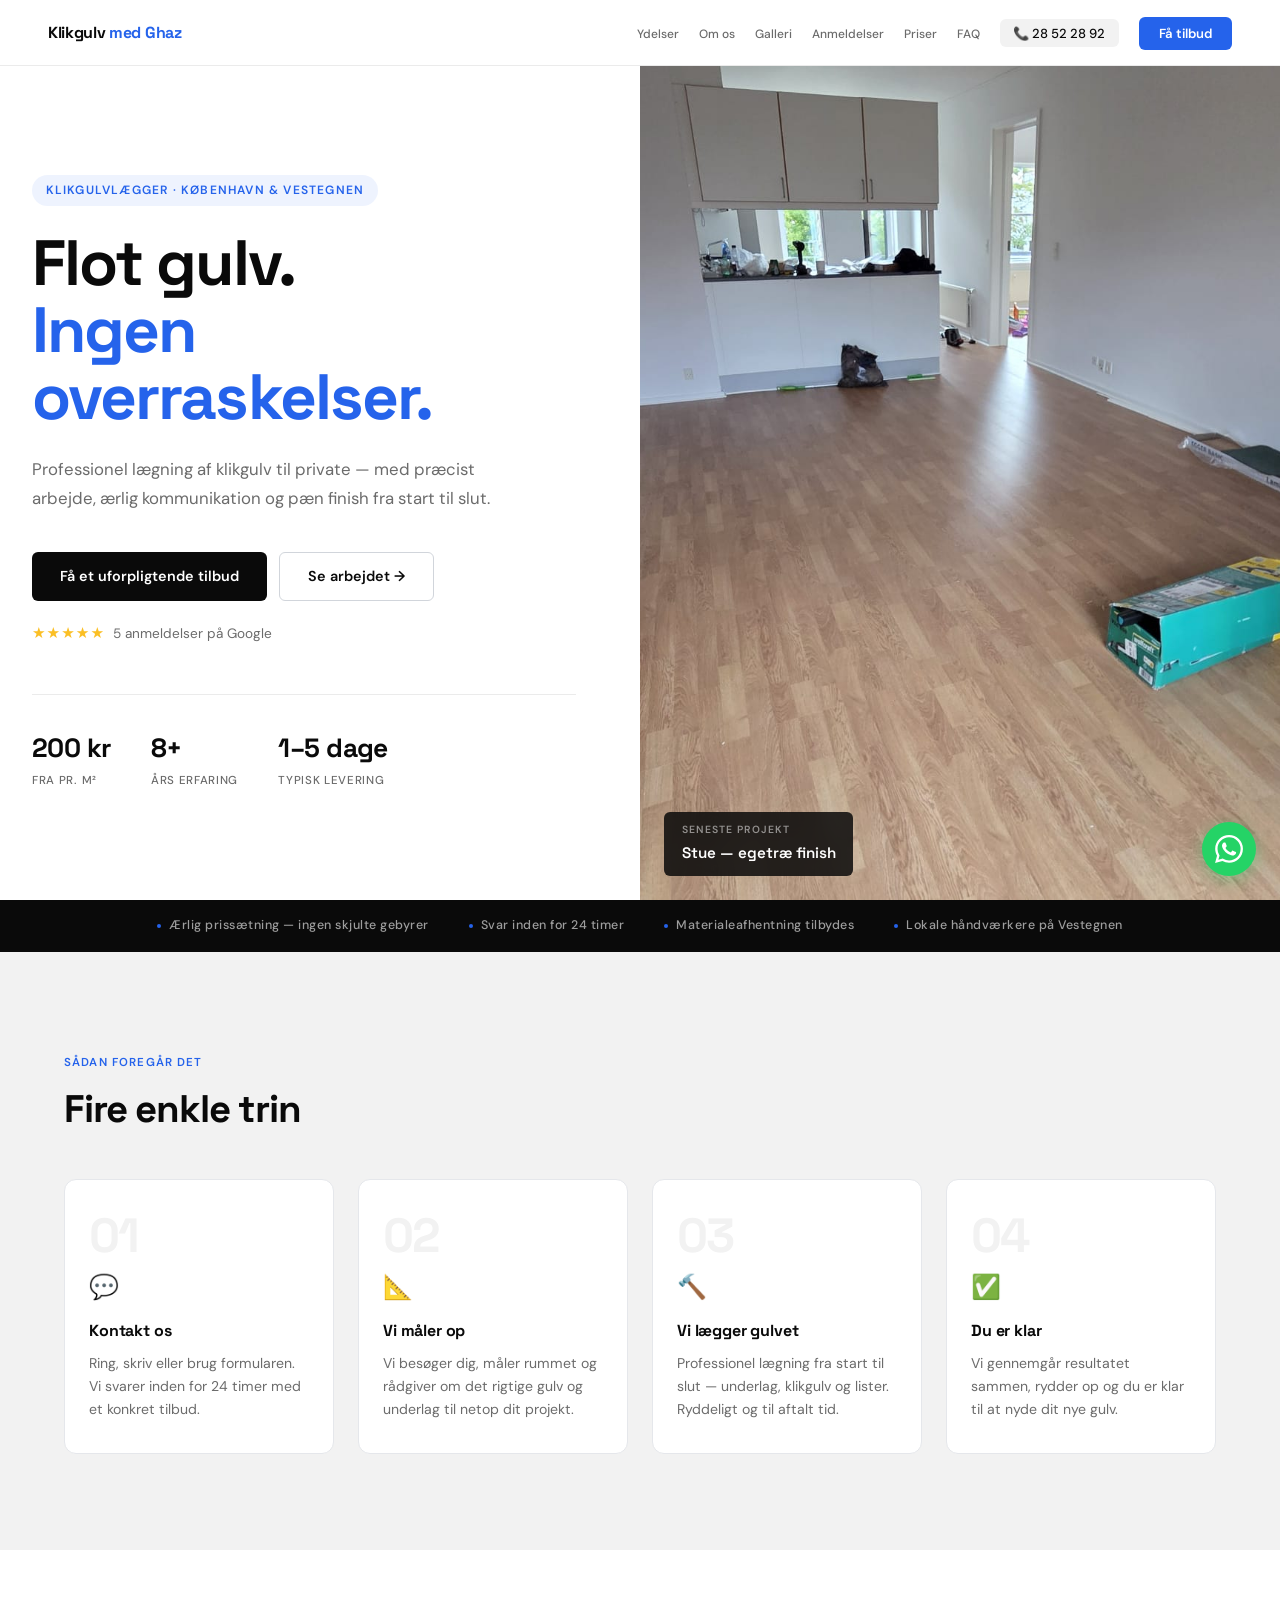
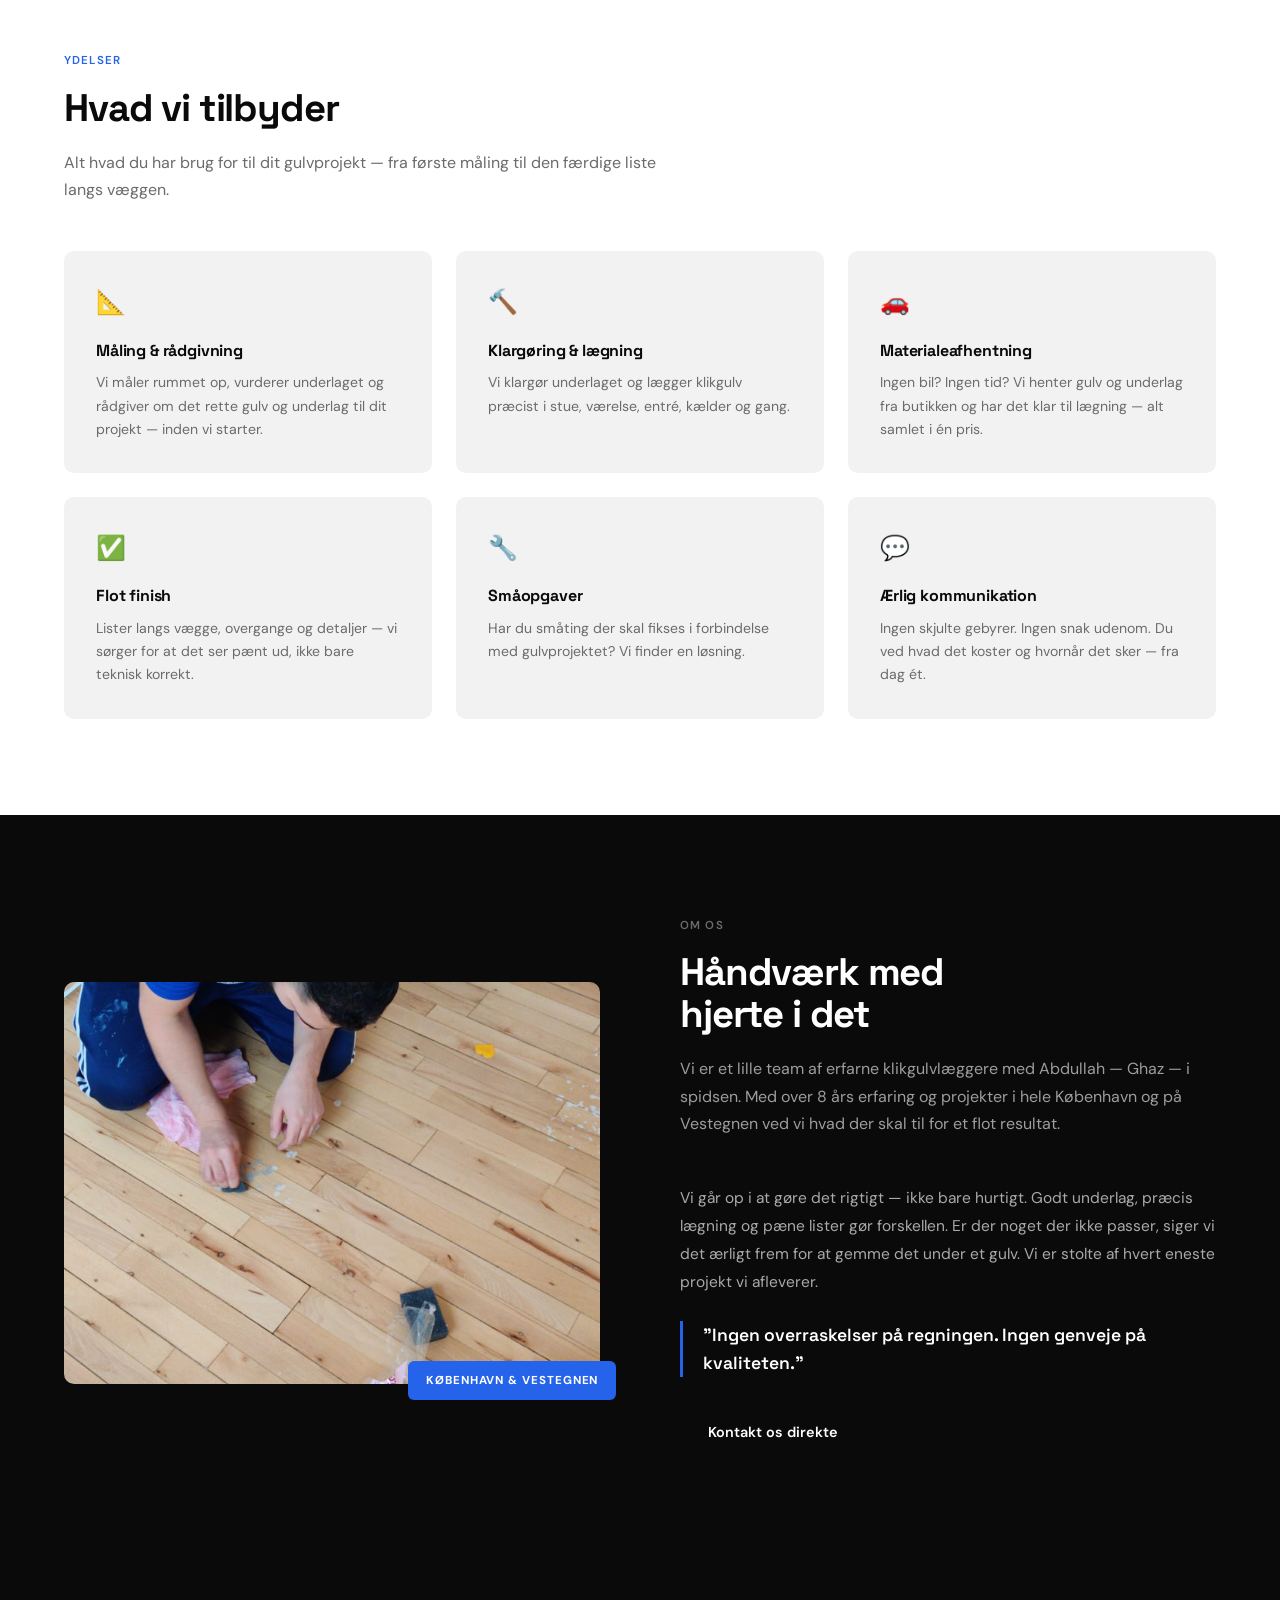
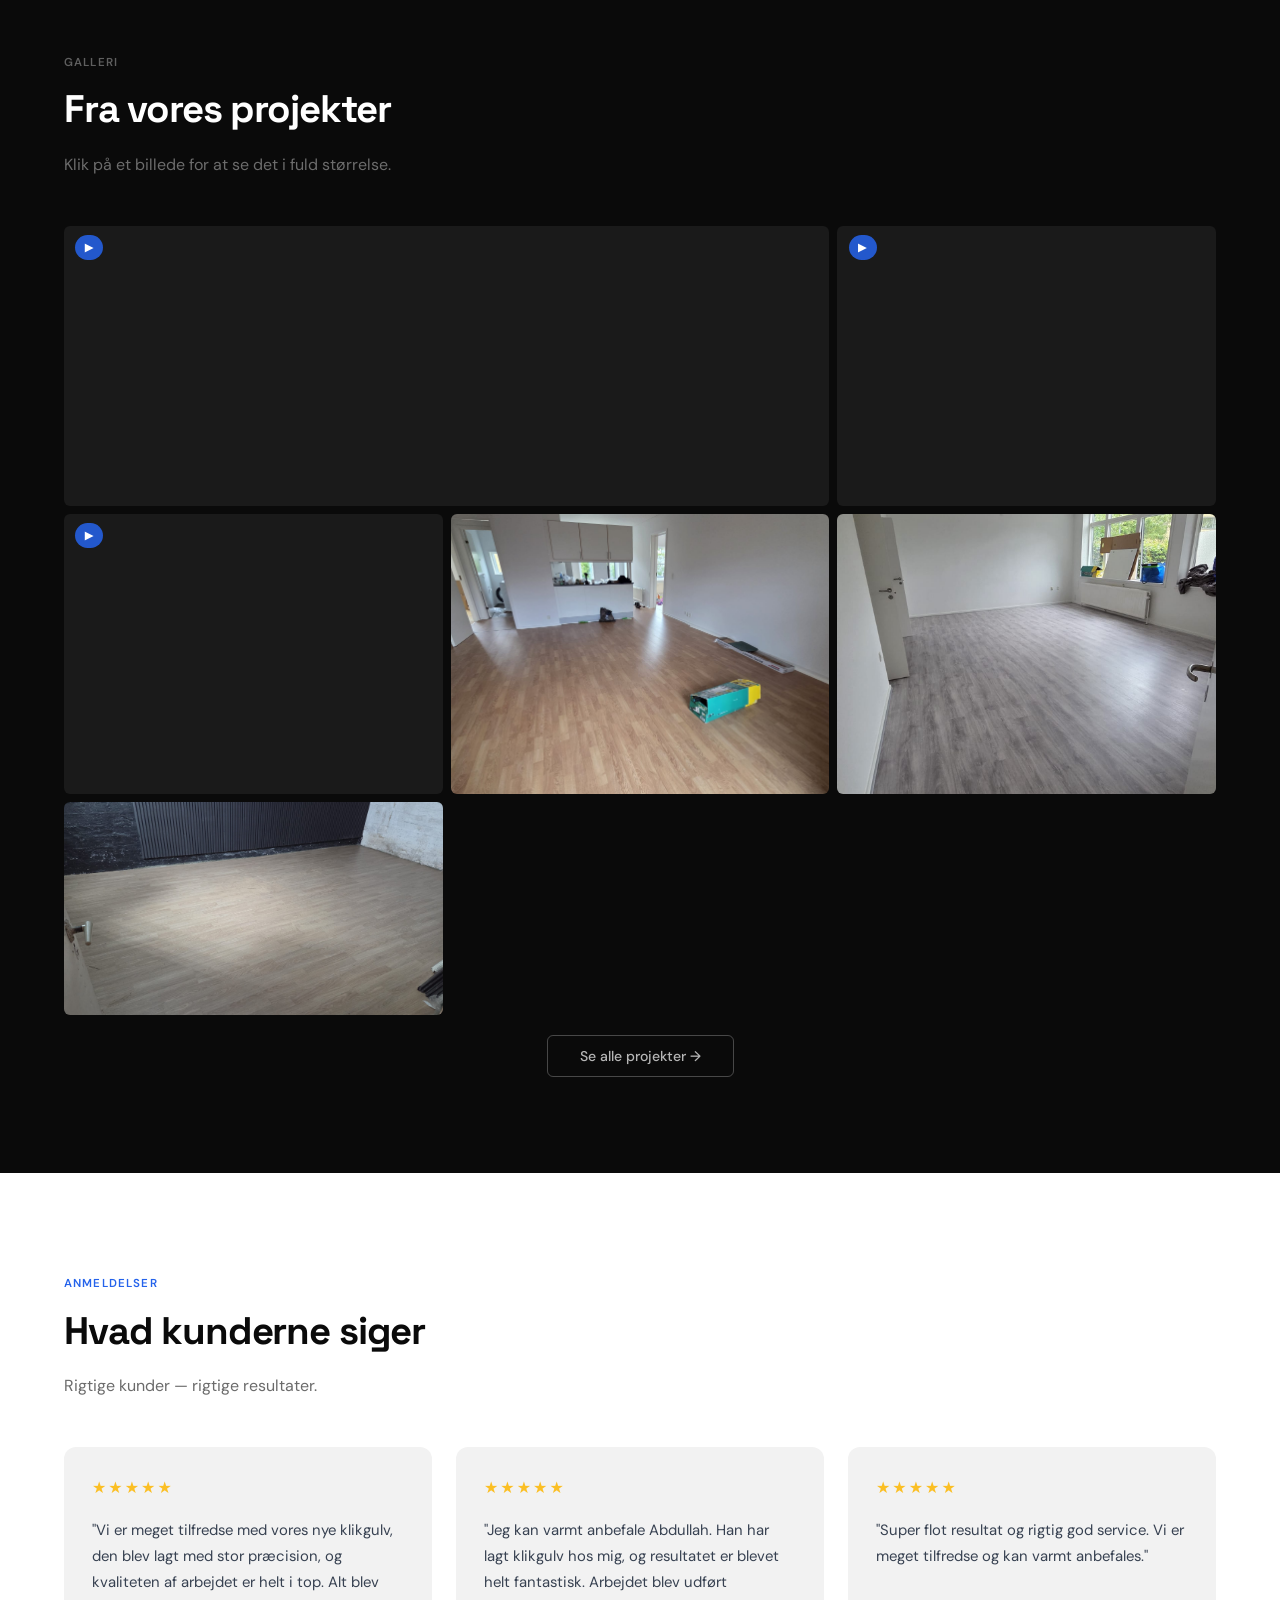
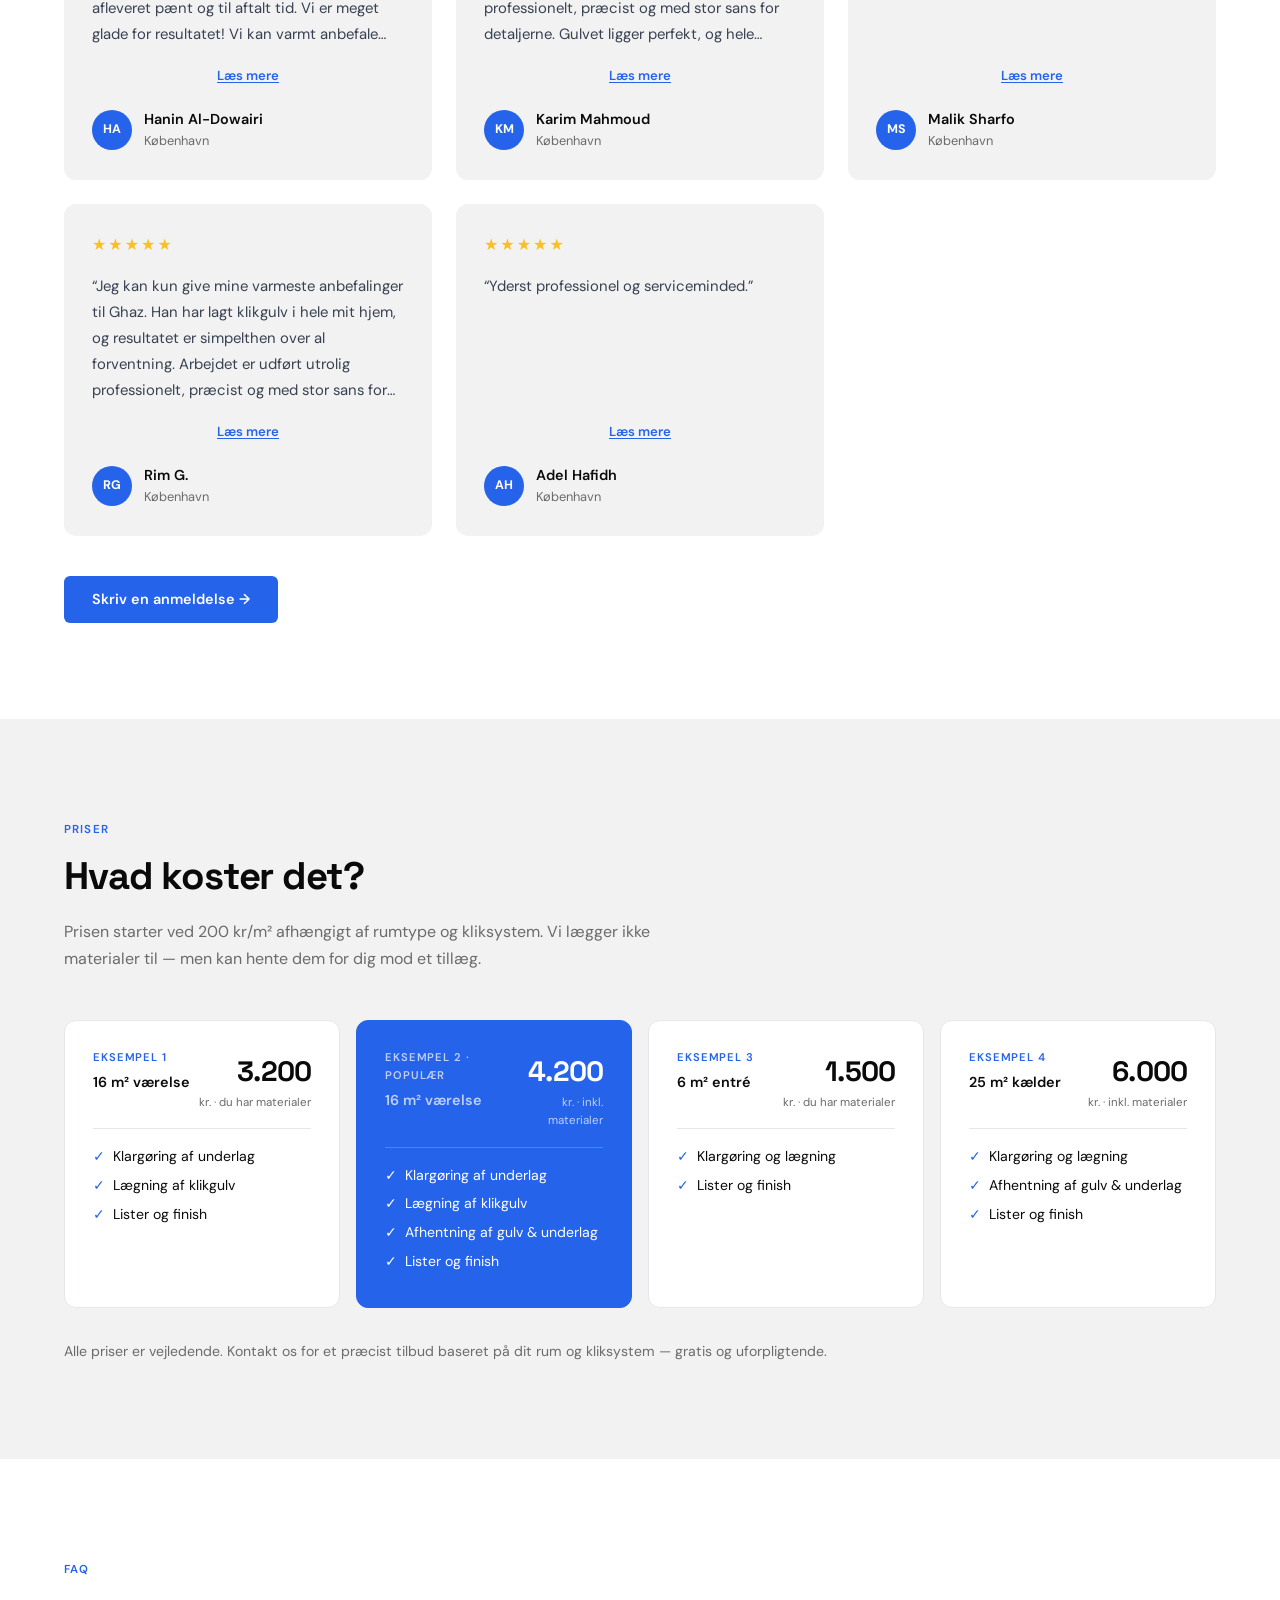
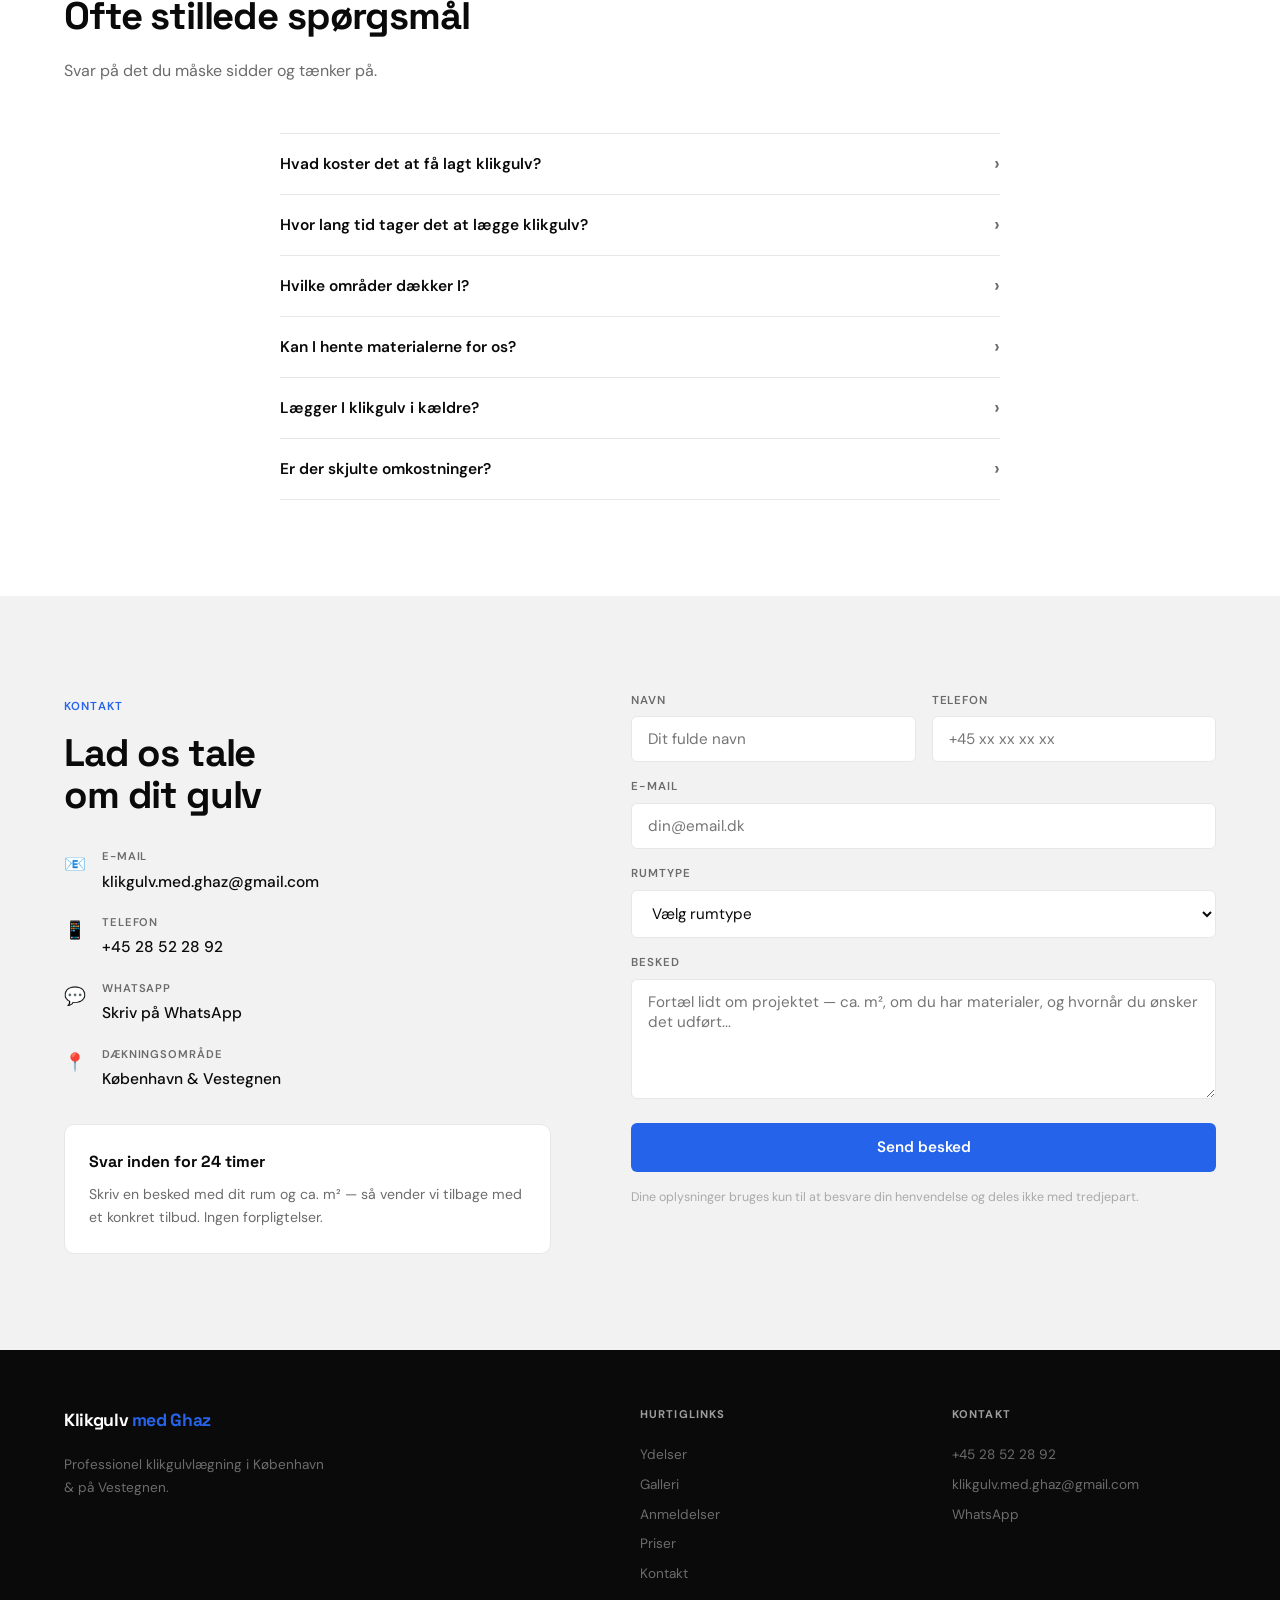
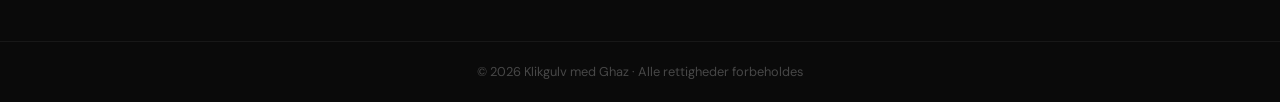
==== index.html @ 5b406a57 "Galleri: tilføj Vis færre knap" ====
<!DOCTYPE html>
<html lang="da">
<head>
<meta charset="UTF-8"/>
<meta name="viewport" content="width=device-width, initial-scale=1.0"/>
<title>Klikgulvlægger København &amp; Vestegnen | Klikgulv med Ghaz</title>
<meta name="description" content="Søger du en erfaren klikgulvlægger i København eller på Vestegnen? Få et uforpligtende tilbud og få lagt dit klikgulv hurtigt og professionelt med Ghaz."/>
<meta name="robots" content="index,follow"/>
<meta http-equiv="cache-control" content="no-cache, no-store, must-revalidate"/>
<link rel="canonical" href="https://klikgulvghaz.dk/"/>
<meta property="og:title" content="Klikgulv med Ghaz – Klikgulvlægger i København &amp; Vestegnen"/>
<meta property="og:description" content="Professionel klikgulvlægger i København og på Vestegnen. Få et hurtigt og flot resultat – uden overraskelser."/>
<meta property="og:image" content="https://klikgulvghaz.dk/Gulv/arbejde-forberedelse.jpg"/>
<meta property="og:url" content="https://klikgulvghaz.dk/"/>
<meta property="og:type" content="website"/>
<meta name="twitter:card" content="summary_large_image"/>
<link rel="icon" type="image/png" href="Gulv/logo-ikon.png"/>
<link rel="apple-touch-icon" href="Gulv/logo-ikon.png"/>
<link rel="icon" href="/favicon.ico" type="image/x-icon"/>
<link rel="preconnect" href="https://fonts.googleapis.com"/>
<link rel="preconnect" href="https://fonts.gstatic.com" crossorigin/>
<link href="https://fonts.googleapis.com/css2?family=Space+Grotesk:wght@400;500;600;700&family=DM+Sans:wght@300;400;500&display=swap" rel="stylesheet"/>
<link rel="stylesheet" href="style.css"/>
<script type="application/ld+json">
{
  "@context": "https://schema.org",
  "@type": "LocalBusiness",
  "name": "Klikgulv med Ghaz",
  "image": "https://klikgulvghaz.dk/Gulv/arbejde-forberedelse.jpg",
  "logo": "https://klikgulvghaz.dk/Gulv/logo-ikon.png",
  "url": "https://klikgulvghaz.dk/",
  "telephone": "+4528522892",
  "email": "klikgulv.med.ghaz@gmail.com",
  "address": {
    "@type": "PostalAddress",
    "addressLocality": "København",
    "addressRegion": "Hovedstaden",
    "postalCode": "2660",
    "addressCountry": "DK"
  },
  "priceRange": "$$",
  "areaServed": ["København","Vestegnen","Storkøbenhavn"],
  "openingHoursSpecification": [{
    "@type": "OpeningHoursSpecification",
    "dayOfWeek": ["Monday","Tuesday","Wednesday","Thursday","Friday"],
    "opens": "08:00", "closes": "17:00"
  }],
  "aggregateRating": {
    "@type": "AggregateRating",
    "ratingValue": "5.0",
    "reviewCount": "12",
    "bestRating": "5"
  },
  "review": [
    {
      "@type": "Review",
      "author": {"@type": "Person", "name": "Hanin Al-Dowairi"},
      "reviewRating": {"@type": "Rating", "ratingValue": "5", "bestRating": "5"},
      "reviewBody": "Vi er meget tilfredse med vores nye klikgulv, den blev lagt med stor præcision, og kvaliteten af arbejdet er helt i top. Alt blev afleveret pænt og til aftalt tid. Vi er meget glade for resultatet! Vi kan varmt anbefale Ghaz til andre!!"
    },
    {
      "@type": "Review",
      "author": {"@type": "Person", "name": "Karim Mahmoud"},
      "reviewRating": {"@type": "Rating", "ratingValue": "5", "bestRating": "5"},
      "reviewBody": "Super professionel og kom til tiden. Hentede materialerne for os og prisen var præcis som aftalt. Fantastisk resultat."
    },
    {
      "@type": "Review",
      "author": {"@type": "Person", "name": "Malik Sharfo"},
      "reviewRating": {"@type": "Rating", "ratingValue": "5", "bestRating": "5"},
      "reviewBody": "Meget venlig og dygtig. Lagde klikgulv i vores kælder og gav gode råd undervejs. Ingen overraskelser på regningen!"
    }
  ],
  "hasOfferCatalog": {
    "@type": "OfferCatalog",
    "name": "Klikgulv ydelser",
    "itemListElement": [
      {"@type": "Offer", "itemOffered": {"@type": "Service", "name": "Lægning af klikgulv"}, "priceSpecification": {"@type": "UnitPriceSpecification", "price": "200", "priceCurrency": "DKK", "unitText": "m²"}},
      {"@type": "Offer", "itemOffered": {"@type": "Service", "name": "Materialeafhentning"}}
    ]
  }
}
</script>
<script type="application/ld+json">
{
  "@context": "https://schema.org",
  "@type": "FAQPage",
  "mainEntity": [
    {
      "@type": "Question",
      "name": "Hvad koster det at få lagt klikgulv?",
      "acceptedAnswer": {"@type": "Answer", "text": "Prisen starter fra 200 kr. pr. m² for lægning. For et typisk 16 m² værelse koster lægning inkl. materialeafhentning ca. 4.200 kr. Kontakt os for et præcist tilbud."}
    },
    {
      "@type": "Question",
      "name": "Hvor lang tid tager det at lægge klikgulv?",
      "acceptedAnswer": {"@type": "Answer", "text": "De fleste projekter er færdige på 1–5 dage. Et enkelt værelse kan typisk klares på én dag, mens større projekter med flere rum tager op til 5 dage."}
    },
    {
      "@type": "Question",
      "name": "Hvilke områder dækker Klikgulv med Ghaz?",
      "acceptedAnswer": {"@type": "Answer", "text": "Vi dækker København og hele Vestegnen, herunder Glostrup, Valby, Hvidovre, Rødovre, Albertslund og omegn."}
    },
    {
      "@type": "Question",
      "name": "Kan I hente materialerne for os?",
      "acceptedAnswer": {"@type": "Answer", "text": "Ja — vi kan hente gulv og underlag fra butikken mod et tillæg. Det er inkluderet i eksempel 2 og 4 i mine priser."}
    },
    {
      "@type": "Question",
      "name": "Lægger I klikgulv i kældre?",
      "acceptedAnswer": {"@type": "Answer", "text": "Ja, vi lægger klikgulv i kældre, stuer, værelser, entréer, gange og køkkener. Jeg vurderer altid underlaget og rådgiver om det rette produkt inden vi starter."}
    }
  ]
}
</script>
</head>
<body>

<!-- ══ NAVIGATION ══ -->
<nav id="hoved-nav">
  <a href="#" class="nav-logo">
    <img src="Gulv/logo.png" alt="Klikgulv med Ghaz logo" onerror="this.style.display='none'">
    <span class="nav-logo-tekst">Klikgulv <span>med Ghaz</span></span>
  </a>
  <ul class="nav-links">
    <li><a href="#ydelser">Ydelser</a></li>
    <li><a href="#om-mig">Om os</a></li>
    <li><a href="#galleri">Galleri</a></li>
    <li><a href="#anmeldelser">Anmeldelser</a></li>
    <li><a href="#priser">Priser</a></li>
    <li><a href="#faq">FAQ</a></li>
    <li><a href="tel:+4528522892" class="nav-telefon">&#128222; 28 52 28 92</a></li>
    <li><a href="#kontakt" class="nav-cta">Få tilbud</a></li>
  </ul>
  <button class="hamburger" id="hamburger" aria-label="Åbn menu">
    <span></span><span></span><span></span>
  </button>
</nav>

<div class="mobil-menu" id="mobil-menu">
  <a href="#ydelser" onclick="lukMobil()">Ydelser</a>
  <a href="#om-mig" onclick="lukMobil()">Om os</a>
  <a href="#galleri" onclick="lukMobil()">Galleri</a>
  <a href="#anmeldelser" onclick="lukMobil()">Anmeldelser</a>
  <a href="#priser" onclick="lukMobil()">Priser</a>
  <a href="#faq" onclick="lukMobil()">FAQ</a>
  <a href="tel:+4528522892" onclick="lukMobil()" class="mobil-telefon">&#128222; Ring: 28 52 28 92</a>
  <a href="#kontakt" onclick="lukMobil()">Få tilbud &rarr;</a>
</div>

<!-- ══ HERO ══ -->
<section class="hero">
  <div class="hero-venstre">
    <div class="øjenbryn">Klikgulvlægger &middot; København &amp; Vestegnen</div>
    <h1>Flot gulv.<br><em>Ingen<br>overraskelser.</em></h1>
    <p class="hero-tekst">
      Professionel lægning af klikgulv til private &mdash; med præcist arbejde,
      ærlig kommunikation og pæn finish fra start til slut.
    </p>
    <div class="hero-knapper">
      <a href="#kontakt" class="knap knap-mørk">Få et uforpligtende tilbud</a>
      <a href="#galleri" class="knap knap-spøgelse">Se arbejdet &rarr;</a>
    </div>
    <div class="hero-social-proof">
      <span class="hero-stjerner">&#9733;&#9733;&#9733;&#9733;&#9733;</span>
      <span>5 anmeldelser på Google</span>
    </div>
    <div class="hero-stats">
      <div><div class="stat-tal" data-count="200" data-suffix=" kr">200 kr</div><div class="stat-label">Fra pr. m&sup2;</div></div>
      <div><div class="stat-tal" data-count="8" data-suffix="+">8+</div><div class="stat-label">Års erfaring</div></div>
      <div><div class="stat-tal">1&ndash;5 dage</div><div class="stat-label">Typisk levering</div></div>
    </div>
  </div>
  <div class="hero-højre">
    <img src="Gulv/stue-trae-efter.jpeg" alt="Færdigt klikgulv i stue med egetræ finish" loading="eager" width="600" height="450">
    <div class="hero-caption">
      <div class="hero-caption-tag">Seneste projekt</div>
      <div class="hero-caption-titel">Stue &mdash; egetræ finish</div>
    </div>
  </div>
</section>

<!-- ══ TILLIDS-BJÆLKE ══ -->
<div class="tillids-bjælke">
  <div class="tillids-punkt"><span class="tillids-prik"></span>Ærlig prissætning &mdash; ingen skjulte gebyrer</div>
  <div class="tillids-punkt"><span class="tillids-prik"></span>Svar inden for 24 timer</div>
  <div class="tillids-punkt"><span class="tillids-prik"></span>Materialeafhentning tilbydes</div>
  <div class="tillids-punkt"><span class="tillids-prik"></span>Lokale håndværkere på Vestegnen</div>
</div>


<!-- ══ PROCES ══ -->
<section class="proces-sektion">
  <div class="sektion-øjenbryn">Sådan foregår det</div>
  <h2 class="sektion-titel">Fire enkle trin</h2>
  <div class="proces-grid">
    <div class="proces-trin fade-ind">
      <div class="proces-nr">01</div>
      <div class="proces-ikon">💬</div>
      <h3>Kontakt os</h3>
      <p>Ring, skriv eller brug formularen. Vi svarer inden for 24 timer med et konkret tilbud.</p>
    </div>
    <div class="proces-trin fade-ind">
      <div class="proces-nr">02</div>
      <div class="proces-ikon">📐</div>
      <h3>Vi måler op</h3>
      <p>Vi besøger dig, måler rummet og rådgiver om det rigtige gulv og underlag til netop dit projekt.</p>
    </div>
    <div class="proces-trin fade-ind">
      <div class="proces-nr">03</div>
      <div class="proces-ikon">🔨</div>
      <h3>Vi lægger gulvet</h3>
      <p>Professionel lægning fra start til slut — underlag, klikgulv og lister. Ryddeligt og til aftalt tid.</p>
    </div>
    <div class="proces-trin fade-ind">
      <div class="proces-nr">04</div>
      <div class="proces-ikon">✅</div>
      <h3>Du er klar</h3>
      <p>Vi gennemgår resultatet sammen, rydder op og du er klar til at nyde dit nye gulv.</p>
    </div>
  </div>
</section>

<!-- ══ YDELSER ══ -->
<section class="sektion ydelser" id="ydelser">
  <div class="sektion-øjenbryn">Ydelser</div>
  <h2 class="sektion-titel">Hvad vi tilbyder</h2>
  <p class="sektion-undertekst">Alt hvad du har brug for til dit gulvprojekt &mdash; fra første måling til den færdige liste langs væggen.</p>
  <div class="ydelse-grid">
    <div class="ydelse-kort fade-ind">
      <div class="ydelse-ikon">📐</div>
      <h3>Måling &amp; rådgivning</h3>
      <p>Vi måler rummet op, vurderer underlaget og rådgiver om det rette gulv og underlag til dit projekt &mdash; inden vi starter.</p>
    </div>
    <div class="ydelse-kort fade-ind">
      <div class="ydelse-ikon">🔨</div>
      <h3>Klargøring &amp; lægning</h3>
      <p>Vi klargør underlaget og lægger klikgulv præcist i stue, værelse, entré, kælder og gang.</p>
    </div>
    <div class="ydelse-kort fade-ind">
      <div class="ydelse-ikon">🚗</div>
      <h3>Materialeafhentning</h3>
      <p>Ingen bil? Ingen tid? Vi henter gulv og underlag fra butikken og har det klar til lægning &mdash; alt samlet i én pris.</p>
    </div>
    <div class="ydelse-kort fade-ind">
      <div class="ydelse-ikon">✅</div>
      <h3>Flot finish</h3>
      <p>Lister langs vægge, overgange og detaljer &mdash; vi sørger for at det ser pænt ud, ikke bare teknisk korrekt.</p>
    </div>
    <div class="ydelse-kort fade-ind">
      <div class="ydelse-ikon">🔧</div>
      <h3>Småopgaver</h3>
      <p>Har du småting der skal fikses i forbindelse med gulvprojektet? Vi finder en løsning.</p>
    </div>
    <div class="ydelse-kort fade-ind">
      <div class="ydelse-ikon">💬</div>
      <h3>Ærlig kommunikation</h3>
      <p>Ingen skjulte gebyrer. Ingen snak udenom. Du ved hvad det koster og hvornår det sker &mdash; fra dag ét.</p>
    </div>
  </div>
</section>

<!-- ══ OM OS ══ -->
<section class="om-mig" id="om-mig">
  <div class="om-billede fade-ind">
    <img src="Gulv/arbejde-forberedelse.jpg" alt="Ghaz klargør gulv" loading="lazy">
    <div class="om-badge">København &amp; Vestegnen</div>
  </div>
  <div class="fade-ind">
    <div class="sektion-øjenbryn">Om os</div>
    <h2 class="sektion-titel">Håndværk med<br>hjerte i det</h2>
    <p class="sektion-undertekst">
      Vi er et lille team af erfarne klikgulvlæggere med Abdullah &mdash; Ghaz &mdash; i spidsen.
      Med over 8 års erfaring og projekter i hele København og på Vestegnen ved vi hvad der skal til for et flot resultat.
    </p>
    <p class="om-brødtekst">
      Vi går op i at gøre det rigtigt &mdash; ikke bare hurtigt. Godt underlag,
      præcis lægning og pæne lister gør forskellen. Er der noget der ikke passer,
      siger vi det ærligt frem for at gemme det under et gulv.
      Vi er stolte af hvert eneste projekt vi afleverer.
    </p>
    <div class="om-citat">"Ingen overraskelser på regningen. Ingen genveje på kvaliteten."</div>
    <a href="#kontakt" class="knap knap-mørk">Kontakt os direkte</a>
  </div>
</section>

<!-- ══ GALLERI ══ -->
<section class="sektion galleri" id="galleri">
  <div class="sektion-øjenbryn">Galleri</div>
  <h2 class="sektion-titel">Fra vores projekter</h2>
  <p class="sektion-undertekst">Klik på et billede for at se det i fuld størrelse.</p>

  <div class="g-grid">
    <div class="g-item" data-index="0">
      <video autoplay muted loop playsinline>
        <source src="Gulv/video-sep-2025.mp4" type="video/mp4">
      </video>
      <div class="g-play">▶</div>
    </div>
    <div class="g-item" data-index="1">
      <video autoplay muted loop playsinline>
        <source src="Gulv/video-2024-okt.mp4" type="video/mp4">
      </video>
      <div class="g-play">▶</div>
    </div>
    <div class="g-item" data-index="2">
      <video autoplay muted loop playsinline>
        <source src="Gulv/video-2024-jul.mp4" type="video/mp4">
      </video>
      <div class="g-play">▶</div>
    </div>
    <div class="g-item" data-index="3">
      <img src="Gulv/stue-trae-efter.jpeg" alt="Klikgulv projekt" loading="lazy">
    </div>
    <div class="g-item" data-index="4">
      <img src="Gulv/stue-graa-efter-1.jpeg" alt="Klikgulv projekt" loading="lazy">
    </div>
    <div class="g-item" data-index="5">
      <img src="Gulv/kaelder-efter.jpeg" alt="Klikgulv projekt" loading="lazy">
    </div>
    <div class="g-item" data-index="6">
      <img src="Gulv/koekken-graa-efter.jpeg" alt="Klikgulv projekt" loading="lazy">
    </div>
    <div class="g-item" data-index="7">
      <img src="Gulv/koekken-trae-efter.jpeg" alt="Klikgulv projekt" loading="lazy">
    </div>
    <div class="g-item" data-index="8">
      <img src="Gulv/gang-lang-efter.jpeg" alt="Klikgulv projekt" loading="lazy">
    </div>
    <div class="g-item" data-index="9">
      <img src="Gulv/fliselook-efter.jpeg" alt="Klikgulv projekt" loading="lazy">
    </div>
    <div class="g-item" data-index="10">
      <img src="Gulv/galleri-sep-2025-a.jpg" alt="Klikgulv projekt" loading="lazy">
    </div>
    <div class="g-item" data-index="11">
      <img src="Gulv/galleri-sep-2025-c.jpg" alt="Klikgulv projekt" loading="lazy">
    </div>
    <div class="g-item" data-index="12">
      <img src="Gulv/galleri-juli-2025-06a.jpg" alt="Klikgulv projekt" loading="lazy">
    </div>
    <div class="g-item" data-index="13">
      <img src="Gulv/galleri-juli-2025-06b.jpg" alt="Klikgulv projekt" loading="lazy">
    </div>
    <div class="g-item" data-index="14">
      <img src="Gulv/galleri-juli-2025-05.jpg" alt="Klikgulv projekt" loading="lazy">
    </div>
    <div class="g-item" data-index="15">
      <img src="Gulv/galleri-juli-2025-04a.jpg" alt="Klikgulv projekt" loading="lazy">
    </div>
    <div class="g-item" data-index="16">
      <img src="Gulv/galleri-juli-2025-03b.jpg" alt="Klikgulv projekt" loading="lazy">
    </div>
    <div class="g-item" data-index="17">
      <img src="Gulv/galleri-juli-2025-02a.jpg" alt="Klikgulv projekt" loading="lazy">
    </div>
    <div class="g-item" data-index="18">
      <img src="Gulv/galleri-juli-2025-01a.jpg" alt="Klikgulv projekt" loading="lazy">
    </div>
    <div class="g-item" data-index="19">
      <img src="Gulv/galleri-april-2025-a.jpg" alt="Klikgulv projekt" loading="lazy">
    </div>
  </div>

  <div class="g-vis-flere">
    <button class="g-vis-flere-knap" id="g-vis-flere-knap">Se alle projekter →</button>
    <button class="g-vis-flere-knap skjult" id="g-vis-færre-knap">Vis færre ↑</button>
  </div>

  <!-- Lightbox -->
  <div class="g-lightbox" id="g-lightbox">
    <button class="g-lb-luk" id="g-lb-luk">&times;</button>
    <button class="g-lb-prev" id="g-lb-prev">&#8249;</button>
    <button class="g-lb-next" id="g-lb-next">&#8250;</button>
    <div class="g-lb-media" id="g-lb-media"></div>
    <div class="g-lb-tæller" id="g-lb-tæller"></div>
  </div>

</section>

<!-- ══ ANMELDELSER ══ -->
<section class="sektion anmeldelser" id="anmeldelser">
  <div class="sektion-øjenbryn">Anmeldelser</div>
  <h2 class="sektion-titel">Hvad kunderne siger</h2>
  <p class="sektion-undertekst">Rigtige kunder &mdash; rigtige resultater.</p>
  <div class="anmeldelse-grid">
    <div class="anmeldelse-kort fade-ind">
      <div class="stjerner" aria-label="5 ud af 5 stjerner">&#9733;&#9733;&#9733;&#9733;&#9733;</div>
      <p class="anmeldelse-tekst">"Vi er meget tilfredse med vores nye klikgulv, den blev lagt med stor præcision, og kvaliteten af arbejdet er helt i top. Alt blev afleveret pænt og til aftalt tid. Vi er meget glade for resultatet! Vi kan varmt anbefale Ghaz til andre!!"</p>
      <button class="laes-mere" onclick="this.closest('.anmeldelse-kort').classList.toggle('udvidet');this.textContent=this.closest('.anmeldelse-kort').classList.contains('udvidet')?'Vis mindre':'Læs mere'">Læs mere</button>
      <div class="anmeldelse-forfatter">
        <div class="anmeldelse-initialer">HA</div>
        <div>
          <div class="anmeldelse-navn">Hanin Al-Dowairi</div>
          <div class="anmeldelse-sted">København</div>
        </div>
      </div>
    </div>
    <div class="anmeldelse-kort fade-ind">
      <div class="stjerner" aria-label="5 ud af 5 stjerner">&#9733;&#9733;&#9733;&#9733;&#9733;</div>
      <p class="anmeldelse-tekst">"Jeg kan varmt anbefale Abdullah. Han har lagt klikgulv hos mig, og resultatet er blevet helt fantastisk. Arbejdet blev udført professionelt, præcist og med stor sans for detaljerne. Gulvet ligger perfekt, og hele processen forløb nemt og problemfrit. Tak for et super flot stykke arbejde!"</p>
      <button class="laes-mere" onclick="this.closest('.anmeldelse-kort').classList.toggle('udvidet');this.textContent=this.closest('.anmeldelse-kort').classList.contains('udvidet')?'Vis mindre':'Læs mere'">Læs mere</button>
      <div class="anmeldelse-forfatter">
        <div class="anmeldelse-initialer">KM</div>
        <div>
          <div class="anmeldelse-navn">Karim Mahmoud</div>
          <div class="anmeldelse-sted">København</div>
        </div>
      </div>
    </div>
    <div class="anmeldelse-kort fade-ind">
      <div class="stjerner" aria-label="5 ud af 5 stjerner">&#9733;&#9733;&#9733;&#9733;&#9733;</div>
      <p class="anmeldelse-tekst">"Super flot resultat og rigtig god service. Vi er meget tilfredse og kan varmt anbefales."</p>
      <button class="laes-mere" onclick="this.closest('.anmeldelse-kort').classList.toggle('udvidet');this.textContent=this.closest('.anmeldelse-kort').classList.contains('udvidet')?'Vis mindre':'Læs mere'">Læs mere</button>
      <div class="anmeldelse-forfatter">
        <div class="anmeldelse-initialer">MS</div>
        <div>
          <div class="anmeldelse-navn">Malik Sharfo</div>
          <div class="anmeldelse-sted">København</div>        </div>      </div>    </div>    <div     <div class="anmeldelse-kort fade-ind">
      <div class="stjerner" aria-label="5 ud af 5 stjerner">&#9733;&#9733;&#9733;&#9733;&#9733;</div>
      <p class="anmeldelse-tekst">“Jeg kan kun give mine varmeste anbefalinger til Ghaz. Han har lagt klikgulv i hele mit hjem, og resultatet er simpelthen over al forventning. Arbejdet er udført utrolig professionelt, præcist og med stor sans for detaljerne. Tusind tak for det flotte arbejde!”</p>
      <button class="laes-mere" onclick="this.closest('.anmeldelse-kort').classList.toggle('udvidet');this.textContent=this.closest('.anmeldelse-kort').classList.contains('udvidet')?'Vis mindre':'Læs mere'">Læs mere</button>
      <div class="anmeldelse-forfatter">
        <div class="anmeldelse-initialer">RG</div>
        <div>
          <div class="anmeldelse-navn">Rim G.</div>
          <div class="anmeldelse-sted">København</div>
        </div>
      </div>
    </div>
    <div class="anmeldelse-kort fade-ind">
      <div class="stjerner" aria-label="5 ud af 5 stjerner">&#9733;&#9733;&#9733;&#9733;&#9733;</div>
      <p class="anmeldelse-tekst">“Yderst professionel og serviceminded.”</p>
      <button class="laes-mere" onclick="this.closest('.anmeldelse-kort').classList.toggle('udvidet');this.textContent=this.closest('.anmeldelse-kort').classList.contains('udvidet')?'Vis mindre':'Læs mere'">Læs mere</button>
      <div class="anmeldelse-forfatter">
        <div class="anmeldelse-initialer">AH</div>
        <div>
          <div class="anmeldelse-navn">Adel Hafidh</div>
          <div class="anmeldelse-sted">København</div>
        </div>
      </div>
    </div>
  </div>
    <a href="https://g.page/r/Cdxy_fP_TWTOEBM/review" target="_blank" rel="noopener" class="knap knap-mørk google-knap">
      Skriv en anmeldelse &rarr;
    </a>
  </div>
</section>

<!-- ══ PRISER ══ -->
<section class="sektion priser" id="priser">
  <div class="sektion-øjenbryn">Priser</div>
  <h2 class="sektion-titel">Hvad koster det?</h2>
  <p class="sektion-undertekst">Prisen starter ved 200 kr/m&sup2; afhængigt af rumtype og kliksystem. Vi lægger ikke materialer til &mdash; men kan hente dem for dig mod et tillæg.</p>
  <div class="pris-grid">
    <div class="pris-kort fade-ind">
      <div class="pris-række">
        <div><div class="pris-tag">Eksempel 1</div><div class="pris-rum">16 m&sup2; værelse</div></div>
        <div><div class="pris-beløb">3.200</div><div class="pris-note">kr. &middot; du har materialer</div></div>
      </div>
      <hr class="pris-linje">
      <div class="pris-inkluderet">
        <div class="pris-punkt"><span class="pris-hak">&#10003;</span> Klargøring af underlag</div>
        <div class="pris-punkt"><span class="pris-hak">&#10003;</span> Lægning af klikgulv</div>
        <div class="pris-punkt"><span class="pris-hak">&#10003;</span> Lister og finish</div>
      </div>
    </div>
    <div class="pris-kort fremhævet fade-ind">
      <div class="pris-række">
        <div><div class="pris-tag">Eksempel 2 &middot; Populær</div><div class="pris-rum">16 m&sup2; værelse</div></div>
        <div><div class="pris-beløb">4.200</div><div class="pris-note">kr. &middot; inkl. materialer</div></div>
      </div>
      <hr class="pris-linje">
      <div class="pris-inkluderet">
        <div class="pris-punkt"><span class="pris-hak">&#10003;</span> Klargøring af underlag</div>
        <div class="pris-punkt"><span class="pris-hak">&#10003;</span> Lægning af klikgulv</div>
        <div class="pris-punkt"><span class="pris-hak">&#10003;</span> Afhentning af gulv &amp; underlag</div>
        <div class="pris-punkt"><span class="pris-hak">&#10003;</span> Lister og finish</div>
      </div>
    </div>
    <div class="pris-kort fade-ind">
      <div class="pris-række">
        <div><div class="pris-tag">Eksempel 3</div><div class="pris-rum">6 m&sup2; entré</div></div>
        <div><div class="pris-beløb">1.500</div><div class="pris-note">kr. &middot; du har materialer</div></div>
      </div>
      <hr class="pris-linje">
      <div class="pris-inkluderet">
        <div class="pris-punkt"><span class="pris-hak">&#10003;</span> Klargøring og lægning</div>
        <div class="pris-punkt"><span class="pris-hak">&#10003;</span> Lister og finish</div>
      </div>
    </div>
    <div class="pris-kort fade-ind">
      <div class="pris-række">
        <div><div class="pris-tag">Eksempel 4</div><div class="pris-rum">25 m&sup2; kælder</div></div>
        <div><div class="pris-beløb">6.000</div><div class="pris-note">kr. &middot; inkl. materialer</div></div>
      </div>
      <hr class="pris-linje">
      <div class="pris-inkluderet">
        <div class="pris-punkt"><span class="pris-hak">&#10003;</span> Klargøring og lægning</div>
        <div class="pris-punkt"><span class="pris-hak">&#10003;</span> Afhentning af gulv &amp; underlag</div>
        <div class="pris-punkt"><span class="pris-hak">&#10003;</span> Lister og finish</div>
      </div>
    </div>
  </div>
  <div class="pris-note-bund">Alle priser er vejledende. Kontakt os for et præcist tilbud baseret på dit rum og kliksystem &mdash; gratis og uforpligtende.</div>
</section>

<!-- ══ FAQ ══ -->
<section class="sektion faq-sektion" id="faq">
  <div class="sektion-øjenbryn">FAQ</div>
  <h2 class="sektion-titel">Ofte stillede spørgsmål</h2>
  <p class="sektion-undertekst">Svar på det du måske sidder og tænker på.</p>
  <div class="faq-liste">
    <div class="faq-punkt fade-ind">
      <button class="faq-spørgsmål" aria-expanded="false">
        Hvad koster det at få lagt klikgulv?
        <span class="faq-pil" aria-hidden="true">&#8250;</span>
      </button>
      <div class="faq-svar">
        Prisen starter fra 200 kr. pr. m² for selve lægningen. For et typisk 16 m² værelse koster det ca. 3.200 kr. hvis du selv har materialerne, eller 4.200 kr. inkl. materialeafhentning. Kontakt os for et gratis og præcist tilbud til dit specifikke projekt.
      </div>
    </div>
    <div class="faq-punkt fade-ind">
      <button class="faq-spørgsmål" aria-expanded="false">
        Hvor lang tid tager det at lægge klikgulv?
        <span class="faq-pil" aria-hidden="true">&#8250;</span>
      </button>
      <div class="faq-svar">
        De fleste projekter er færdige på 1–5 dage. Et enkelt værelse eller entré klares typisk på én dag. Større projekter med flere rum tager op til 5 dage. Vi giver dig altid en realistisk tidsplan inden vi starter.
      </div>
    </div>
    <div class="faq-punkt fade-ind">
      <button class="faq-spørgsmål" aria-expanded="false">
        Hvilke områder dækker I?
        <span class="faq-pil" aria-hidden="true">&#8250;</span>
      </button>
      <div class="faq-svar">
        Vi dækker København og hele Vestegnen — herunder Glostrup, Valby, Hvidovre, Rødovre, Albertslund, Taastrup og omegn. Er I i tvivl om jeres område er dækket, er I velkomne til at ringe eller skrive.
      </div>
    </div>
    <div class="faq-punkt fade-ind">
      <button class="faq-spørgsmål" aria-expanded="false">
        Kan I hente materialerne for os?
        <span class="faq-pil" aria-hidden="true">&#8250;</span>
      </button>
      <div class="faq-svar">
        Ja — det er et populært tilvalg. Vi kan hente gulv og underlag fra fx Bauhaus eller anden butik du vælger, og have det klar til lægning. Det er inkluderet i priseksempel 2 og 4 ovenfor.
      </div>
    </div>
    <div class="faq-punkt fade-ind">
      <button class="faq-spørgsmål" aria-expanded="false">
        Lægger I klikgulv i kældre?
        <span class="faq-pil" aria-hidden="true">&#8250;</span>
      </button>
      <div class="faq-svar">
        Ja, kældre er et af vores mest populære projekter. Vi vurderer fugtforhold og underlag og rådgiver om det rette gulvprodukt inden vi starter — det er vigtigt at gøre det rigtigt i en kælder.
      </div>
    </div>
    <div class="faq-punkt fade-ind">
      <button class="faq-spørgsmål" aria-expanded="false">
        Er der skjulte omkostninger?
        <span class="faq-pil" aria-hidden="true">&#8250;</span>
      </button>
      <div class="faq-svar">
        Nej. Vi er kendte for ærlig prissætning. Det tilbud du får, er det du betaler — ingen overraskelser på regningen. Hvis der opstår uforudsete ting undervejs, siger vi det til dig med det samme inden vi fortsætter.
      </div>
    </div>
  </div>
</section>

<!-- ══ KONTAKT ══ -->
<section class="kontakt" id="kontakt">
  <div>
    <div class="sektion-øjenbryn">Kontakt</div>
    <h2 class="sektion-titel">Lad os tale<br>om dit gulv</h2>
    <div class="kontakt-detaljer">
      <div class="kontakt-punkt">
        <div class="kontakt-ikon">📧</div>
        <div>
          <div class="kontakt-label">E-mail</div>
          <div class="kontakt-værdi"><a href="mailto:klikgulv.med.ghaz@gmail.com">klikgulv.med.ghaz@gmail.com</a></div>
        </div>
      </div>
      <div class="kontakt-punkt">
        <div class="kontakt-ikon">📱</div>
        <div>
          <div class="kontakt-label">Telefon</div>
          <div class="kontakt-værdi"><a href="tel:+4528522892">+45 28 52 28 92</a></div>
        </div>
      </div>
      <div class="kontakt-punkt">
        <div class="kontakt-ikon">💬</div>
        <div>
          <div class="kontakt-label">WhatsApp</div>
          <div class="kontakt-værdi"><a href="https://wa.me/4528522892" target="_blank" rel="noopener">Skriv på WhatsApp</a></div>
        </div>
      </div>
      <div class="kontakt-punkt">
        <div class="kontakt-ikon">📍</div>
        <div>
          <div class="kontakt-label">Dækningsområde</div>
          <div class="kontakt-værdi">København &amp; Vestegnen</div>
        </div>
      </div>
    </div>
    <div class="kontakt-løfte">
      <strong>Svar inden for 24 timer</strong>
      <p>Skriv en besked med dit rum og ca. m&sup2; &mdash; så vender vi tilbage med et konkret tilbud. Ingen forpligtelser.</p>
    </div>
  </div>
  <form class="kontakt-formular" id="kontakt-formular">
    <div class="form-række">
      <div class="felt"><label for="navn">Navn</label><input type="text" id="navn" name="name" placeholder="Dit fulde navn" required></div>
      <div class="felt"><label for="telefon">Telefon</label><input type="tel" id="telefon" name="telefon" placeholder="+45 xx xx xx xx"></div>
    </div>
    <div class="felt"><label for="email">E-mail</label><input type="email" id="email" name="email" placeholder="din@email.dk" required></div>
    <div class="felt">
      <label for="rumtype">Rumtype</label>
      <select id="rumtype" name="rumtype">
        <option value="">Vælg rumtype</option>
        <option>Stue</option><option>Værelse</option><option>Entré</option>
        <option>Kælder</option><option>Gang</option><option>Køkken</option>
        <option>Flere rum</option><option>Andet</option>
      </select>
    </div>
    <div class="felt">
      <label for="besked">Besked</label>
      <textarea id="besked" name="message" placeholder="Fortæl lidt om projektet — ca. m², om du har materialer, og hvornår du ønsker det udført..." required></textarea>
    </div>
    <button type="submit" class="send-knap" id="send-knap">Send besked</button>
    <p class="form-note">Dine oplysninger bruges kun til at besvare din henvendelse og deles ikke med tredjepart.</p>
    <p id="svar-besked"></p>
  </form>
</section>

<!-- ══ FOOTER ══ -->
<footer>
  <div class="footer-indhold">
    <div class="footer-kolonne">
      <div class="footer-logo">Klikgulv <span>med Ghaz</span></div>
      <p class="footer-tagline">Professionel klikgulvlægning i København &amp; på Vestegnen.</p>
    </div>
    <div class="footer-kolonne">
      <div class="footer-titel">Hurtiglinks</div>
      <a href="#ydelser">Ydelser</a>
      <a href="#galleri">Galleri</a>
      <a href="#anmeldelser">Anmeldelser</a>
      <a href="#priser">Priser</a>
      <a href="#kontakt">Kontakt</a>
    </div>
    <div class="footer-kolonne">
      <div class="footer-titel">Kontakt</div>
      <a href="tel:+4528522892">+45 28 52 28 92</a>
      <a href="mailto:klikgulv.med.ghaz@gmail.com">klikgulv.med.ghaz@gmail.com</a>
      <a href="https://wa.me/4528522892" target="_blank">WhatsApp</a>
    </div>
  </div>
  <div class="footer-bund">
    <p>&copy; <span id="aar"></span> Klikgulv med Ghaz &middot; Alle rettigheder forbeholdes</p>
  </div>
</footer>

<!-- WhatsApp flydende knap -->
<a href="https://wa.me/4528522892" class="whatsapp-knap" target="_blank" rel="noopener" aria-label="Kontakt på WhatsApp">
  <svg xmlns="http://www.w3.org/2000/svg" width="28" height="28" viewBox="0 0 24 24" fill="white">
    <path d="M17.472 14.382c-.297-.149-1.758-.867-2.03-.967-.273-.099-.471-.148-.67.15-.197.297-.767.966-.94 1.164-.173.199-.347.223-.644.075-.297-.15-1.255-.463-2.39-1.475-.883-.788-1.48-1.761-1.653-2.059-.173-.297-.018-.458.13-.606.134-.133.298-.347.446-.52.149-.174.198-.298.298-.497.099-.198.05-.371-.025-.52-.075-.149-.669-1.612-.916-2.207-.242-.579-.487-.5-.669-.51-.173-.008-.371-.01-.57-.01-.198 0-.52.074-.792.372-.272.297-1.04 1.016-1.04 2.479 0 1.462 1.065 2.875 1.213 3.074.149.198 2.096 3.2 5.077 4.487.709.306 1.262.489 1.694.625.712.227 1.36.195 1.871.118.571-.085 1.758-.719 2.006-1.413.248-.694.248-1.289.173-1.413-.074-.124-.272-.198-.57-.347m-5.421 7.403h-.004a9.87 9.87 0 01-5.031-1.378l-.361-.214-3.741.982.998-3.648-.235-.374a9.86 9.86 0 01-1.51-5.26c.001-5.45 4.436-9.884 9.888-9.884 2.64 0 5.122 1.03 6.988 2.898a9.825 9.825 0 012.893 6.994c-.003 5.45-4.437 9.884-9.885 9.884m8.413-18.297A11.815 11.815 0 0012.05 0C5.495 0 .16 5.335.157 11.892c0 2.096.547 4.142 1.588 5.945L.057 24l6.305-1.654a11.882 11.882 0 005.683 1.448h.005c6.554 0 11.89-5.335 11.893-11.893a11.821 11.821 0 00-3.48-8.413z"/>
  </svg>
</a>

<button class="til-toppen" id="til-toppen" aria-label="Gå til toppen">&#8593;</button>

<script>
document.getElementById('aar').textContent = new Date().getFullYear();
window.onbeforeunload = () => window.scrollTo(0, 0);

const nav = document.getElementById('hoved-nav');
const tilTop = document.getElementById('til-toppen');
window.addEventListener('scroll', () => {
  nav.classList.toggle('scrolled', window.scrollY > 30);
  tilTop.classList.toggle('synlig', window.scrollY > 400);
});
tilTop.addEventListener('click', () => window.scrollTo({ top: 0, behavior: 'smooth' }));

const ham = document.getElementById('hamburger');
const mob = document.getElementById('mobil-menu');
ham.addEventListener('click', () => {
  ham.classList.toggle('open');
  mob.classList.toggle('open');
});
function lukMobil() {
  ham.classList.remove('open');
  mob.classList.remove('open');
}



const obs = new IntersectionObserver(entries => {
  entries.forEach(e => {
    if (e.isIntersecting) { e.target.classList.add('synlig'); obs.unobserve(e.target); }
  });
}, { threshold: 0.1 });
document.querySelectorAll('.fade-ind').forEach(el => obs.observe(el));

document.querySelectorAll('.faq-spørgsmål').forEach(btn => {
  btn.addEventListener('click', () => {
    const expanded = btn.getAttribute('aria-expanded') === 'true';
    document.querySelectorAll('.faq-spørgsmål').forEach(b => {
      b.setAttribute('aria-expanded', 'false');
      b.closest('.faq-punkt').classList.remove('åben');
    });
    if (!expanded) {
      btn.setAttribute('aria-expanded', 'true');
      btn.closest('.faq-punkt').classList.add('åben');
    }
  });
});

const formular = document.getElementById('kontakt-formular');
const sendKnap = document.getElementById('send-knap');
formular.addEventListener('submit', e => {
  e.preventDefault();
  sendKnap.textContent = 'Sender…';
  sendKnap.disabled = true;
  fetch('https://script.google.com/macros/s/AKfycbxxhIQlzwE61r1fmfB6CwdefoqnwSc6wUp5XKM6XtzMT-0JtjTjIgWfibyMEoKJrb7g/exec', {
    method: 'POST',
    mode: 'no-cors',
    body: new FormData(formular)
  }).finally(() => {
    window.location.href = 'tak.html';
  });
});

    window.addEventListener('load',function(){document.querySelectorAll('.carousel-video').forEach(function(v){if(v.tagName==='VIDEO'&&v.error){v.closest('.carousel-slide').remove();}});});

/* Tælleranimation */
(function() {
  const els = document.querySelectorAll('.stat-tal[data-count]');
  const obs = new IntersectionObserver(entries => {
    entries.forEach(e => {
      if (!e.isIntersecting) return;
      const el = e.target;
      const target = parseInt(el.getAttribute('data-count'));
      const suffix = el.getAttribute('data-suffix') || '';
      const duration = 1500;
      const start = performance.now();
      function step(now) {
        const progress = Math.min((now - start) / duration, 1);
        const ease = 1 - Math.pow(1 - progress, 3);
        el.textContent = Math.floor(ease * target) + suffix;
        if (progress < 1) requestAnimationFrame(step);
      }
      requestAnimationFrame(step);
      obs.unobserve(el);
    });
  }, { threshold: 0.5 });
  els.forEach(el => obs.observe(el));
})();


/* ══ GALLERI GRID + LIGHTBOX ══ */
(function() {
  var items = Array.from(document.querySelectorAll('.g-item'));
  var lb = document.getElementById('g-lightbox');
  var lbMedia = document.getElementById('g-lb-media');
  var lbTæller = document.getElementById('g-lb-tæller');
  var cur = 0;

  var mediaSrcs = [
    ['video', 'Gulv/video-sep-2025.mp4'],
    ['video', 'Gulv/video-2024-okt.mp4'],
    ['video', 'Gulv/video-2024-jul.mp4'],
    ['img', 'Gulv/stue-trae-efter.jpeg'],
    ['img', 'Gulv/stue-graa-efter-1.jpeg'],
    ['img', 'Gulv/kaelder-efter.jpeg'],
    ['img', 'Gulv/koekken-graa-efter.jpeg'],
    ['img', 'Gulv/koekken-trae-efter.jpeg'],
    ['img', 'Gulv/gang-lang-efter.jpeg'],
    ['img', 'Gulv/fliselook-efter.jpeg'],
    ['img', 'Gulv/galleri-sep-2025-a.jpg'],
    ['img', 'Gulv/galleri-sep-2025-c.jpg'],
    ['img', 'Gulv/galleri-juli-2025-06a.jpg'],
    ['img', 'Gulv/galleri-juli-2025-06b.jpg'],
    ['img', 'Gulv/galleri-juli-2025-05.jpg'],
    ['img', 'Gulv/galleri-juli-2025-04a.jpg'],
    ['img', 'Gulv/galleri-juli-2025-03b.jpg'],
    ['img', 'Gulv/galleri-juli-2025-02a.jpg'],
    ['img', 'Gulv/galleri-juli-2025-01a.jpg'],

    ['img', 'Gulv/galleri-april-2025-a.jpg']
  ];

  function openLb(i) {
    cur = (i + mediaSrcs.length) % mediaSrcs.length;
    var m = mediaSrcs[cur];
    lbMedia.innerHTML = '';
    if (m[0] === 'video') {
      var v = document.createElement('video');
      v.autoplay = true; v.muted = true; v.loop = true; v.playsInline = true;
      var s = document.createElement('source'); s.src = m[1]; s.type = 'video/mp4';
      v.appendChild(s); lbMedia.appendChild(v);
    } else {
      var img = new Image(); img.src = m[1]; img.alt = 'Klikgulv projekt';
      lbMedia.appendChild(img);
    }
    lbTæller.textContent = (cur + 1) + ' / ' + mediaSrcs.length;
    lb.classList.add('open');
    document.body.style.overflow = 'hidden';
  }

  function closeLb() {
    lb.classList.remove('open');
    document.body.style.overflow = '';
    lbMedia.innerHTML = '';
  }

  items.forEach(function(item) {
    item.addEventListener('click', function() {
      openLb(parseInt(item.getAttribute('data-index')));
    });
  });

  document.getElementById('g-lb-luk').addEventListener('click', closeLb);
  document.getElementById('g-lb-prev').addEventListener('click', function(e) { e.stopPropagation(); openLb(cur - 1); });
  document.getElementById('g-lb-next').addEventListener('click', function(e) { e.stopPropagation(); openLb(cur + 1); });
  lb.addEventListener('click', function(e) { if (e.target === lb) closeLb(); });

  document.addEventListener('keydown', function(e) {
    if (!lb.classList.contains('open')) return;
    if (e.key === 'Escape') closeLb();
    if (e.key === 'ArrowLeft') openLb(cur - 1);
    if (e.key === 'ArrowRight') openLb(cur + 1);
  });

  var tx = 0;
  lb.addEventListener('touchstart', function(e) { tx = e.touches[0].clientX; }, { passive: true });
  lb.addEventListener('touchend', function(e) {
    var d = tx - e.changedTouches[0].clientX;
    if (Math.abs(d) > 50) openLb(cur + (d > 0 ? 1 : -1));
  });
})();


/* Vis flere galleri */
(function() {
  var knap = document.getElementById('g-vis-flere-knap');
  var faerreKnap = document.getElementById('g-vis-færre-knap');
  var grid = document.querySelector('.g-grid');
  if (!knap || !grid) return;
  knap.addEventListener('click', function() {
    grid.classList.add('vis-alle');
    knap.classList.add('skjult');
    if (faerreKnap) faerreKnap.classList.remove('skjult');
  });
  if (faerreKnap) {
    faerreKnap.addEventListener('click', function() {
      grid.classList.remove('vis-alle');
      faerreKnap.classList.add('skjult');
      knap.classList.remove('skjult');
      document.getElementById('galleri').scrollIntoView({ behavior: 'smooth' });
    });
  }
})();

</script>
</body>
</html>
---- style.css ----
/* ================================================
   KLIKGULV MED GHAZ — Moderne redesign
   ================================================ */

@import url('https://fonts.googleapis.com/css2?family=Space+Grotesk:wght@400;500;600;700&family=DM+Sans:wght@300;400;500&display=swap');

/* ── RESET & BASE ── */
*, *::before, *::after { box-sizing: border-box; margin: 0; padding: 0; }
html { scroll-behavior: smooth; }

section[id], .sektion[id], #ydelser, #om-mig, #galleri,
#anmeldelser, #priser, #faq, #kontakt { scroll-margin-top: 66px; }

:root {
  --sort:    #0A0A0A;
  --mørkgrå: #1C1C1C;
  --grå:     #6B6B6B;
  --lysgrå:  #F2F2F2;
  --hvid:    #FFFFFF;
  --accent:  #2563EB;
  --kant:    rgba(0,0,0,.08);
  --serif:   'Space Grotesk', system-ui, sans-serif;
  --sans:    'DM Sans', system-ui, sans-serif;
  --radius:  6px;
}

body {
  font-family: var(--sans);
  color: var(--sort);
  background: var(--hvid);
  line-height: 1.6;
  overflow-x: hidden;
}

img { display: block; max-width: 100%; }
a { color: inherit; }

::-webkit-scrollbar { width: 4px; }
::-webkit-scrollbar-track { background: var(--lysgrå); }
::-webkit-scrollbar-thumb { background: var(--accent); border-radius: 2px; }

/* ── NAVIGATION ── */
nav {
  position: fixed; top: 0; left: 0; right: 0;
  z-index: 200; height: 66px;
  background: rgba(255,255,255,.96);
  backdrop-filter: blur(12px);
  border-bottom: 1px solid var(--kant);
  display: flex; align-items: center; justify-content: space-between;
  padding: 0 3rem;
  transition: box-shadow .3s;
}
nav.scrolled { box-shadow: 0 1px 20px rgba(0,0,0,.06); }

.nav-logo { display: flex; align-items: center; gap: .6rem; text-decoration: none; }
.nav-logo img { height: 32px; width: auto; }
.nav-logo-tekst {
  font-family: var(--serif); font-size: 1rem;
  font-weight: 700; color: var(--sort); letter-spacing: -.02em;
}
.nav-logo-tekst span { color: var(--accent); }

.nav-links { display: flex; align-items: center; gap: 1.75rem; list-style: none; }
.nav-links a {
  text-decoration: none; font-size: .82rem; font-weight: 500;
  color: var(--grå); transition: color .2s;
}
.nav-links a:hover { color: var(--sort); }

.nav-telefon {
  font-weight: 600; color: var(--sort) !important;
  background: var(--lysgrå);
  padding: .35rem .85rem !important;
  border-radius: var(--radius);
  font-size: .82rem !important;
  transition: background .2s !important;
  border: none !important;
  opacity: 1 !important;
}
.nav-telefon:hover { background: #e5e5e5 !important; }

.nav-cta {
  background: var(--accent) !important; color: #fff !important;
  padding: .5rem 1.25rem !important; border-radius: var(--radius);
  font-weight: 600 !important; font-size: .82rem !important;
  transition: background .2s !important;
}
.nav-cta:hover { background: #1d4ed8 !important; }

.hamburger {
  display: none; flex-direction: column; justify-content: center;
  gap: 5px; background: none; border: none; cursor: pointer; padding: 4px;
}
.hamburger span { display: block; width: 22px; height: 2px; background: var(--sort); transition: .3s; }
.hamburger.open span:nth-child(1) { transform: translateY(7px) rotate(45deg); }
.hamburger.open span:nth-child(2) { opacity: 0; }
.hamburger.open span:nth-child(3) { transform: translateY(-7px) rotate(-45deg); }

.mobil-menu {
  display: none; flex-direction: column;
  position: fixed; top: 66px; left: 0; right: 0;
  background: var(--hvid); border-bottom: 1px solid var(--kant);
  padding: 1.5rem 2rem; gap: .5rem; z-index: 199;
}
.mobil-menu.open { display: flex; }
.mobil-menu a {
  text-decoration: none; font-size: 1rem; font-weight: 500;
  color: var(--grå); padding: .6rem 0;
  border-bottom: 1px solid var(--kant); transition: color .2s;
}
.mobil-menu a:last-child { border-bottom: none; }
.mobil-menu a:hover { color: var(--sort); }
.mobil-telefon {
  background: var(--accent); color: #fff !important;
  border-radius: var(--radius); text-align: center;
  margin: .5rem 0; padding: .85rem !important;
  border-bottom: none !important; font-weight: 600 !important;
}
/* Tilbud-link i mobil menu */
.mobil-menu a[href="#kontakt"]:last-child {
  background: var(--sort); color: #fff !important;
  border-radius: var(--radius); text-align: center;
  padding: .85rem !important; border-bottom: none !important;
  font-weight: 600 !important; margin-top: .25rem;
}

/* ── HERO ── */
.hero {
  display: grid; grid-template-columns: 1fr 1fr;
  min-height: 100vh; padding-top: 66px;
}

.hero-venstre {
  display: flex; flex-direction: column; justify-content: center;
  padding: 5rem 4rem 5rem 5%;
  background: var(--hvid);
}

.øjenbryn {
  display: inline-flex; align-items: center; gap: .5rem;
  font-size: .75rem; font-weight: 600; letter-spacing: .1em;
  text-transform: uppercase; color: var(--accent);
  margin-bottom: 1.5rem;
  background: rgba(37,99,235,.08);
  padding: .35rem .85rem; border-radius: 100px;
  width: fit-content;
}

.hero-venstre h1 {
  font-family: var(--serif);
  font-size: clamp(2.8rem, 5vw, 4.2rem);
  font-weight: 700; line-height: 1.05;
  letter-spacing: -.03em;
  margin-bottom: 1.5rem;
  color: var(--sort);
}
.hero-venstre h1 em {
  font-style: normal;
  color: var(--accent);
}

.hero-tekst {
  font-size: 1.05rem; color: var(--grå);
  max-width: 42ch; margin-bottom: 2.5rem;
  line-height: 1.7;
}

.hero-knapper { display: flex; gap: .75rem; flex-wrap: wrap; }

.hero-social-proof {
  display: flex; align-items: center; gap: .5rem;
  margin-top: 1.25rem; font-size: .85rem; color: var(--grå);
}
.hero-stjerner { color: #FBBF24; font-size: .95rem; letter-spacing: 1px; }

.hero-stats {
  display: flex; gap: 2.5rem; margin-top: 3rem;
  padding-top: 2rem; border-top: 1px solid var(--kant);
}
.stat-tal {
  font-family: var(--serif); font-size: 1.65rem;
  font-weight: 700; color: var(--sort); letter-spacing: -.02em;
}
.stat-label {
  font-size: .72rem; color: var(--grå); margin-top: .2rem;
  text-transform: uppercase; letter-spacing: .06em; font-weight: 500;
}

.hero-højre { position: relative; overflow: hidden; background: var(--lysgrå); }
.hero-højre img { width: 100%; height: 100%; object-fit: cover; }

.hero-caption {
  position: absolute; bottom: 1.5rem; left: 1.5rem;
  background: rgba(10,10,10,.85);
  padding: .65rem 1.1rem; border-radius: var(--radius);
  backdrop-filter: blur(8px);
}
.hero-caption-tag {
  font-size: .65rem; text-transform: uppercase;
  letter-spacing: .1em; color: rgba(255,255,255,.5);
  font-weight: 600;
}
.hero-caption-titel {
  font-family: var(--serif); font-size: .95rem;
  color: #fff; margin-top: .15rem; font-weight: 600;
}

/* ── KNAPPER ── */
.knap {
  display: inline-flex; align-items: center;
  text-decoration: none;
  padding: .75rem 1.75rem; border-radius: var(--radius);
  font-size: .9rem; font-weight: 600;
  transition: all .2s; font-family: var(--sans);
}
.knap-mørk { background: var(--sort); color: #fff; }
.knap-mørk:hover { background: var(--mørkgrå); transform: translateY(-1px); }
.knap-spøgelse {
  border: 1.5px solid #d1d5db; color: var(--sort);
  background: transparent;
}
.knap-spøgelse:hover { border-color: var(--sort); }

/* ── TILLIDS-BJÆLKE ── */
.tillids-bjælke {
  display: flex; flex-wrap: wrap; justify-content: center;
  gap: 1rem 2.5rem; padding: 1rem 5%;
  background: var(--sort); color: rgba(255,255,255,.6);
  font-size: .78rem; font-weight: 500; letter-spacing: .04em;
}
.tillids-punkt { display: flex; align-items: center; gap: .5rem; }
.tillids-prik {
  width: 4px; height: 4px; border-radius: 50%;
  background: var(--accent); flex-shrink: 0;
}

/* ── PROCES ── */
.proces-sektion {
  background: var(--lysgrå);
  padding: 6rem 5%;
}
.proces-sektion .sektion-øjenbryn { color: var(--accent); }

.proces-grid {
  display: grid; grid-template-columns: repeat(4, 1fr);
  gap: 1.5rem; margin-top: 3rem;
}
.proces-trin {
  padding: 2rem 1.5rem; background: var(--hvid);
  border: 1px solid #e5e7eb;
  border-radius: 12px; text-align: left;
  transition: box-shadow .2s, transform .2s;
  position: relative; overflow: hidden;
}
.proces-trin::before {
  content: '';
  position: absolute; top: 0; left: 0; right: 0;
  height: 3px; background: var(--accent);
  transform: scaleX(0); transform-origin: left;
  transition: transform .3s;
}
.proces-trin:hover::before { transform: scaleX(1); }
.proces-trin:hover { box-shadow: 0 8px 32px rgba(0,0,0,.08); transform: translateY(-3px); }
.proces-nr {
  font-family: var(--serif); font-size: 3rem; font-weight: 700;
  color: var(--lysgrå); line-height: 1; margin-bottom: .5rem;
  letter-spacing: -.04em;
}
.proces-ikon { font-size: 1.5rem; margin-bottom: .75rem; }
.proces-trin h3 { font-family: var(--serif); font-size: 1rem; font-weight: 700; margin-bottom: .5rem; letter-spacing: -.01em; }
.proces-trin p { font-size: .88rem; color: var(--grå); line-height: 1.65; }

/* ── SEKTIONER ── */
.sektion { padding: 6rem 5%; }
.sektion-øjenbryn {
  display: inline-flex; align-items: center;
  font-size: .72rem; font-weight: 600; letter-spacing: .1em;
  text-transform: uppercase; color: var(--accent);
  margin-bottom: 1rem;
}
.sektion-titel {
  font-family: var(--serif);
  font-size: clamp(1.9rem, 3vw, 2.8rem);
  font-weight: 700; line-height: 1.1;
  letter-spacing: -.03em; margin-bottom: 1.25rem;
}
.sektion-undertekst {
  font-size: 1rem; color: var(--grå);
  max-width: 54ch; margin-bottom: 3rem; line-height: 1.7;
}

/* ── YDELSER ── */
.ydelse-grid {
  display: grid; grid-template-columns: repeat(3, 1fr);
  gap: 1.5rem;
}
.ydelse-kort {
  padding: 2rem; background: var(--lysgrå);
  border-radius: 10px;
  transition: background .2s, transform .2s;
}
.ydelse-kort:hover { background: #e8e8e8; transform: translateY(-2px); }
.ydelse-ikon { font-size: 1.5rem; margin-bottom: 1rem; }
.ydelse-kort h3 {
  font-family: var(--serif); font-size: 1rem;
  font-weight: 700; margin-bottom: .5rem; letter-spacing: -.01em;
}
.ydelse-kort p { font-size: .88rem; color: var(--grå); line-height: 1.65; }

/* ── OM OS ── */
.om-mig {
  display: grid; grid-template-columns: 1fr 1fr;
  gap: 5rem; align-items: center;
  padding: 6rem 5%; background: var(--sort);
}
.om-mig .sektion-øjenbryn { color: rgba(255,255,255,.4); }
.om-mig .sektion-titel { color: #fff; }
.om-mig .sektion-undertekst { color: rgba(255,255,255,.6); }
.om-billede { position: relative; }
.om-billede img {
  border-radius: 10px; width: 100%;
  aspect-ratio: 4/3; object-fit: cover;
}
.om-badge {
  position: absolute; bottom: -1rem; right: -1rem;
  background: var(--accent); color: #fff;
  font-size: .72rem; font-weight: 700;
  letter-spacing: .08em; text-transform: uppercase;
  padding: .65rem 1.1rem; border-radius: var(--radius);
}
.om-brødtekst {
  font-size: .97rem; color: rgba(255,255,255,.65);
  line-height: 1.8; margin-bottom: 1.5rem;
}
.om-citat {
  font-family: var(--serif); font-size: 1.1rem;
  font-weight: 600; color: #fff;
  border-left: 3px solid var(--accent);
  padding-left: 1.25rem; margin-bottom: 2rem;
}

/* ── GALLERI ── */
.galleri { background: #0A0A0A; padding: 6rem 5%; }
.galleri .sektion-øjenbryn { color: rgba(255,255,255,.35); }
.galleri .sektion-titel { color: #fff; }
.galleri .sektion-undertekst { color: rgba(255,255,255,.4); }






























/* ── ANMELDELSER ── */
.anmeldelser { background: var(--hvid); }

.anmeldelse-grid {
  display: grid; grid-template-columns: repeat(3, 1fr);
  gap: 1.5rem; margin-top: 3rem; margin-bottom: 2.5rem;
}
.anmeldelse-kort {
  background: var(--lysgrå); border: none;
  border-radius: 12px; padding: 1.75rem;
  display: flex; flex-direction: column; gap: 1rem;
  transition: transform .2s, box-shadow .2s;
}
.anmeldelse-kort:hover { transform: translateY(-3px); box-shadow: 0 12px 32px rgba(0,0,0,.08); }
.stjerner { color: #FBBF24; font-size: 1rem; letter-spacing: 2px; }
.anmeldelse-tekst { font-size: .93rem; line-height: 1.75; color: #374151; flex: 1; }
.anmeldelse-forfatter { display: flex; align-items: center; gap: .75rem; margin-top: .5rem; }
.anmeldelse-initialer {
  width: 40px; height: 40px; border-radius: 50%;
  background: var(--accent); color: #fff;
  display: flex; align-items: center; justify-content: center;
  font-size: .78rem; font-weight: 700; flex-shrink: 0;
}
.anmeldelse-navn { font-weight: 600; font-size: .9rem; }
.anmeldelse-sted { font-size: .8rem; color: var(--grå); }

.google-anmeldelse-boks {
  background: var(--sort); color: #fff;
  border: none; border-radius: 12px;
  padding: 1.75rem 2rem;
  display: flex; align-items: center;
  justify-content: space-between; gap: 1.5rem;
  max-width: 780px; margin: 0 auto;
}
.google-anmeldelse-indhold { display: flex; align-items: flex-start; gap: 1rem; }
.google-anmeldelse-titel { font-weight: 600; font-size: 1rem; margin-bottom: .3rem; color: #fff; }
.google-anmeldelse-undertekst { font-size: .88rem; color: rgba(255,255,255,.55); line-height: 1.6; }
.google-knap { white-space: nowrap; flex-shrink: 0; background: var(--accent) !important; }
.google-knap:hover { background: #1d4ed8 !important; }

/* ── PRISER ── */
.priser { background: var(--lysgrå); }
.pris-grid { display: grid; grid-template-columns: repeat(4, 1fr); gap: 1rem; }
.pris-kort {
  border: 1.5px solid #e5e7eb; border-radius: 12px;
  padding: 1.75rem; background: var(--hvid);
  transition: border-color .2s, transform .2s;
}
.pris-kort:hover { border-color: var(--accent); transform: translateY(-2px); }
.pris-kort.fremhævet {
  background: var(--accent); color: #fff;
  border-color: var(--accent);
}
.pris-kort.fremhævet:hover { background: #1d4ed8; border-color: #1d4ed8; }
.pris-kort.fremhævet .pris-tag { color: rgba(255,255,255,.7); }
.pris-kort.fremhævet .pris-rum,
.pris-kort.fremhævet .pris-note { color: rgba(255,255,255,.7); }
.pris-kort.fremhævet .pris-hak { color: #fff; }
.pris-kort.fremhævet hr { border-color: rgba(255,255,255,.2); }
.pris-række { display: flex; justify-content: space-between; align-items: flex-start; margin-bottom: 1rem; }
.pris-tag { font-size: .7rem; font-weight: 600; text-transform: uppercase; letter-spacing: .08em; color: var(--accent); margin-bottom: .25rem; }
.pris-rum { font-weight: 600; font-size: .9rem; }
.pris-beløb {
  font-family: var(--serif); font-size: 1.75rem;
  font-weight: 700; text-align: right; letter-spacing: -.03em;
}
.pris-note { font-size: .72rem; color: var(--grå); text-align: right; }
.pris-linje { border: none; border-top: 1px solid #e5e7eb; margin: 1rem 0; }
.pris-punkt { font-size: .88rem; margin-bottom: .4rem; display: flex; align-items: center; gap: .5rem; }
.pris-hak { color: var(--accent); font-weight: 700; }
.pris-note-bund { margin-top: 2rem; font-size: .88rem; color: var(--grå); }

/* ── FAQ ── */
.faq-sektion { background: var(--hvid); }
.faq-liste { max-width: 720px; margin: 0 auto; }
.faq-punkt { border-bottom: 1px solid #e5e7eb; }
.faq-punkt:first-child { border-top: 1px solid #e5e7eb; }
.faq-spørgsmål {
  width: 100%; background: none; border: none;
  padding: 1.25rem 0; display: flex;
  justify-content: space-between; align-items: center;
  cursor: pointer; font-family: var(--sans);
  font-size: .97rem; font-weight: 600;
  color: var(--sort); text-align: left; gap: 1rem;
}
.faq-spørgsmål:hover { color: var(--accent); }
.faq-pil { font-size: 1.2rem; transition: transform .25s; color: var(--grå); line-height: 1; flex-shrink: 0; }
.faq-punkt.åben .faq-pil { transform: rotate(90deg); color: var(--accent); }
.faq-svar {
  max-height: 0; overflow: hidden;
  font-size: .93rem; line-height: 1.75; color: var(--grå);
  transition: max-height .3s ease, padding .3s ease;
}
.faq-punkt.åben .faq-svar { max-height: 300px; padding-bottom: 1.25rem; }

/* ── KONTAKT ── */
.kontakt {
  display: grid; grid-template-columns: 1fr 1.2fr;
  gap: 5rem; align-items: start;
  padding: 6rem 5%; background: var(--lysgrå);
}
.kontakt-detaljer { display: flex; flex-direction: column; gap: 1.25rem; margin: 2rem 0; }
.kontakt-punkt { display: flex; align-items: flex-start; gap: 1rem; }
.kontakt-ikon { font-size: 1.1rem; margin-top: .1rem; }
.kontakt-label {
  font-size: .7rem; text-transform: uppercase;
  letter-spacing: .08em; color: var(--grå);
  margin-bottom: .2rem; font-weight: 600;
}
.kontakt-værdi { font-size: .97rem; font-weight: 500; }
.kontakt-værdi a { text-decoration: none; transition: color .2s; }
.kontakt-værdi a:hover { color: var(--accent); }
.kontakt-løfte {
  background: var(--hvid); padding: 1.5rem;
  border-radius: 10px; margin-top: 1rem;
  border: 1px solid #e5e7eb;
}
.kontakt-løfte strong { font-size: 1rem; font-family: var(--serif); font-weight: 700; display: block; margin-bottom: .5rem; }
.kontakt-løfte p { font-size: .88rem; color: var(--grå); line-height: 1.65; }

.kontakt-formular { display: flex; flex-direction: column; gap: 1rem; }
.form-række { display: grid; grid-template-columns: 1fr 1fr; gap: 1rem; }
.felt { display: flex; flex-direction: column; gap: .4rem; }
.felt label {
  font-size: .72rem; font-weight: 600;
  text-transform: uppercase; letter-spacing: .08em; color: var(--grå);
}
.felt input, .felt select, .felt textarea {
  padding: .75rem 1rem; border: 1.5px solid #e5e7eb;
  border-radius: var(--radius); font-family: var(--sans);
  font-size: .95rem; background: var(--hvid);
  color: var(--sort); transition: border-color .2s; width: 100%;
}
.felt input:focus, .felt select:focus, .felt textarea:focus {
  outline: none; border-color: var(--accent);
  box-shadow: 0 0 0 3px rgba(37,99,235,.1);
}
.felt textarea { min-height: 120px; resize: vertical; }
.send-knap {
  padding: .9rem 2rem; background: var(--accent); color: #fff;
  border: none; border-radius: var(--radius);
  font-family: var(--sans); font-size: .95rem;
  font-weight: 600; cursor: pointer;
  transition: background .2s, transform .2s;
  width: 100%; margin-top: .5rem;
}
.send-knap:hover { background: #1d4ed8; transform: translateY(-1px); }
.form-note { font-size: .78rem; color: #aaa; line-height: 1.5; }

/* ── FOOTER ── */
footer { background: var(--sort); color: rgba(255,255,255,.5); padding: 0; }
.footer-indhold {
  display: grid; grid-template-columns: 2fr 1fr 1fr;
  gap: 3rem; padding: 3.5rem 5%;
}
.footer-kolonne { display: flex; flex-direction: column; gap: .5rem; }
.footer-logo {
  font-family: var(--serif); font-size: 1.1rem;
  font-weight: 700; color: #fff; margin-bottom: .75rem;
  letter-spacing: -.02em;
}
.footer-logo span { color: var(--accent); font-style: normal; }
.footer-tagline { font-size: .85rem; color: rgba(255,255,255,.4); line-height: 1.65; max-width: 260px; }
.footer-titel {
  font-size: .7rem; font-weight: 700; text-transform: uppercase;
  letter-spacing: .1em; color: rgba(255,255,255,.6); margin-bottom: .75rem;
}
.footer-kolonne a {
  font-size: .85rem; color: rgba(255,255,255,.4);
  text-decoration: none; transition: color .2s;
}
.footer-kolonne a:hover { color: #fff; }
.footer-bund {
  border-top: 1px solid rgba(255,255,255,.06);
  padding: 1.25rem 5%; text-align: center;
  font-size: .8rem; color: rgba(255,255,255,.25);
}

/* ── HJÆLPE ── */
.fade-ind { opacity: 0; transform: translateY(16px); transition: opacity .5s ease, transform .5s ease; }
.fade-ind.synlig { opacity: 1; transform: none; }

.til-toppen {
  position: fixed; bottom: 7rem; right: 1.5rem;
  width: 44px; height: 44px; border-radius: 50%;
  background: var(--sort); color: #fff; border: none;
  font-size: 1rem; cursor: pointer; opacity: 0;
  transition: opacity .3s; z-index: 998;
  display: flex; align-items: center; justify-content: center;
  box-shadow: 0 4px 12px rgba(0,0,0,.2);
}
.til-toppen.synlig { opacity: 1; }

.whatsapp-knap {
  position: fixed; bottom: 1.5rem; right: 1.5rem;
  width: 54px; height: 54px; background: #25D366;
  border-radius: 50%; display: flex;
  align-items: center; justify-content: center;
  box-shadow: 0 4px 16px rgba(37,211,102,.35);
  z-index: 999; transition: transform .2s;
  text-decoration: none;
}
.whatsapp-knap:hover { transform: scale(1.08); }

/* ══ RESPONSIVE ══ */
@media (max-width: 1280px) {
  .nav-links { gap: 1.25rem; }
  .nav-links a { font-size: .75rem; }
}

@media (max-width: 1024px) {
  .pris-grid { grid-template-columns: repeat(2, 1fr); }
  nav { padding: 0 1.75rem; }
  .proces-grid { grid-template-columns: repeat(2, 1fr); }
  /* Skjul FAQ og Anmeldelser i nav på mellemstor skærm */
  .nav-links li:nth-child(6),
  .nav-links li:nth-child(4) { display: none; }
}

@media (max-width: 900px) {
  .hero { grid-template-columns: 1fr; min-height: auto; }
  .hero-venstre { padding: 5rem 1.5rem 3rem; }
  .hero-højre { height: 55vw; }
  .om-mig { grid-template-columns: 1fr; gap: 2.5rem; padding: 4rem 1.5rem; background: var(--sort); }
  .om-badge { right: 0; bottom: -.75rem; }
  .kontakt { grid-template-columns: 1fr; gap: 2rem; padding: 4rem 1.5rem; }
  .ydelse-grid { grid-template-columns: repeat(2, 1fr); }
  .anmeldelse-grid { grid-template-columns: repeat(2, 1fr); }
  .google-anmeldelse-boks { flex-direction: column; text-align: center; padding: 1.5rem; }
  .google-anmeldelse-indhold { flex-direction: column; align-items: center; }
}

@media (max-width: 768px) {
  .nav-links { display: none; }
  .hamburger { display: flex; }
  nav { padding: 0 1.25rem; }
  .sektion { padding: 4rem 1.5rem; }
  .proces-sektion { padding: 4rem 1.5rem; }
  .galleri { padding: 4rem 1.5rem; }
  .om-mig { padding: 4rem 1.5rem; }
  
  
  
  
  .form-række { grid-template-columns: 1fr; }
  .kontakt-detaljer { gap: 1rem; }
  .kontakt-løfte { margin-top: .75rem; }
  .footer-indhold { grid-template-columns: 1fr 1fr; gap: 2rem; padding: 2.5rem 1.5rem; }
  .footer-kolonne:first-child { grid-column: 1 / -1; }
  
  
  .whatsapp-knap { bottom: 1rem; right: 1rem; width: 50px; height: 50px; }
  .til-toppen { bottom: 1rem; left: 1rem; right: auto; }
}

@media (max-width: 600px) {
  .ydelse-grid { grid-template-columns: 1fr; border-radius: 10px; }
  .anmeldelse-grid { grid-template-columns: 1fr; }
  .pris-grid { grid-template-columns: 1fr; }
  .hero-stats { gap: 1.5rem; flex-wrap: wrap; }
  .whatsapp-knap { bottom: 4.5rem; right: 1rem; width: 50px; height: 50px; }
  .til-toppen { bottom: 5.5rem; right: 1rem; }
}

@media (max-width: 500px) {
  .proces-grid { grid-template-columns: 1fr; }
  .footer-indhold { grid-template-columns: 1fr; }
  
  .hero-venstre h1 { font-size: 2.4rem; }
}

/* ── TOUCH TARGETS (tilgængelighed) ── */
@media (max-width: 768px) {
  .knap { min-height: 48px; padding: .875rem 1.75rem; }
  .send-knap { min-height: 52px; font-size: 1rem; }
  .faq-spørgsmål { min-height: 52px; font-size: 1rem; }
  .felt input, .felt select, .felt textarea { font-size: 16px; /* Undgår zoom på iOS */ }
}

/* ── ANMELDELSE TEKST CLAMP ── */
.anmeldelse-tekst {
  display: -webkit-box;
  -webkit-line-clamp: 5;
  -webkit-box-orient: vertical;
  overflow: hidden;
}
.anmeldelse-kort.udvidet .anmeldelse-tekst {
  display: block;
  overflow: visible;
  -webkit-line-clamp: unset;
}
.laes-mere {
  font-size: .82rem; font-weight: 600; color: var(--accent);
  background: none; border: none; cursor: pointer;
  padding: 0; margin-top: .25rem; font-family: var(--sans);
  text-decoration: underline; text-underline-offset: 2px;
}
.laes-mere:hover { color: #1d4ed8; }


/* ══════════════════════════════════════════
   GALLERI GRID + LIGHTBOX
══════════════════════════════════════════ */

/* ── Grid — desktop: kompakt 6+vis-flere ── */
.g-grid {
  display: grid;
  grid-template-columns: repeat(3, 1fr);
  grid-template-rows: 280px 280px;
  gap: 8px;
  margin-top: 2rem;
}

/* Video øverst til venstre fylder 2 kolonner */
.g-item:first-child {
  grid-column: span 2;
  grid-row: span 1;
}

/* Vis kun de første 6 items på desktop */
.g-item:nth-child(n+7) { display: none; }

/* Når "vis alle" er aktiv — vis alle */
.g-grid.vis-alle .g-item { display: block !important; }
.g-grid.vis-alle {
  grid-template-rows: auto;
  grid-auto-rows: 240px;
}

.g-item {
  position: relative;
  overflow: hidden;
  border-radius: 6px;
  background: #1a1a1a;
  cursor: pointer;
}

.g-item img,
.g-item video {
  width: 100%;
  height: 100%;
  object-fit: cover;
  object-position: center;
  display: block;
  transition: transform .4s ease;
}

.g-item:hover img,
.g-item:hover video { transform: scale(1.04); }

/* Video badge */
.g-play {
  position: absolute;
  top: .6rem; left: .7rem;
  background: rgba(37,99,235,.85);
  color: #fff; font-size: .72rem;
  padding: .2rem .6rem; border-radius: 100px;
  pointer-events: none; font-weight: 600;
}

/* Hover overlay */
.g-item::after {
  content: '';
  position: absolute; inset: 0;
  background: rgba(0,0,0,0);
  transition: background .3s;
  border-radius: 6px;
}
.g-item:hover::after { background: rgba(0,0,0,.18); }

/* "Vis flere" knap */
.g-vis-flere {
  display: flex;
  justify-content: center;
  margin-top: 1.25rem;
}
.g-vis-flere-knap {
  background: none;
  border: 1.5px solid rgba(255,255,255,.25);
  color: rgba(255,255,255,.7);
  padding: .7rem 2rem;
  border-radius: 6px;
  font-family: var(--sans);
  font-size: .88rem;
  font-weight: 500;
  cursor: pointer;
  transition: border-color .2s, color .2s;
}
.g-vis-flere-knap:hover {
  border-color: rgba(255,255,255,.6);
  color: #fff;
}
.g-vis-flere-knap.skjult { display: none; }

/* Tablet: 2 kolonner, 3 rækker á 2 */
@media (max-width: 900px) {
  .g-grid {
    grid-template-columns: repeat(2, 1fr);
    grid-template-rows: 220px 220px 220px;
    gap: 6px;
  }
  .g-item:first-child { grid-column: span 2; }
  .g-item:nth-child(n+7) { display: none; }
  .g-grid.vis-alle { grid-template-rows: auto; grid-auto-rows: 200px; }
  .g-grid.vis-alle .g-item { display: block !important; }
}

/* Mobil: uændret scroll-galleri */
@media (max-width: 600px) {
  .g-grid {
    display: flex;
    overflow-x: auto;
    scroll-snap-type: x mandatory;
    -webkit-overflow-scrolling: touch;
    gap: 8px;
    padding-bottom: .5rem;
    scrollbar-width: none;
    grid-template-columns: unset;
    grid-template-rows: unset;
    grid-auto-rows: unset;
    margin-top: 1.5rem;
  }
  .g-grid::-webkit-scrollbar { display: none; }
  .g-item {
    flex: 0 0 85vw !important;
    height: 60vw !important;
    scroll-snap-align: center;
    display: flex !important;
    grid-column: unset !important;
    grid-row: unset !important;
  }
  .g-item:nth-child(n+7) { display: flex !important; }
  .g-vis-flere { display: none; }
}

/* ── Lightbox ── */
.g-lightbox {
  display: none;
  position: fixed; inset: 0;
  background: rgba(0,0,0,.96);
  z-index: 9999;
  align-items: center;
  justify-content: center;
  flex-direction: column;
  padding: 1rem;
}
.g-lightbox.open { display: flex; }

.g-lb-media {
  max-width: min(94vw, 1300px);
  max-height: 84vh;
  display: flex;
  align-items: center;
  justify-content: center;
}
.g-lb-media img,
.g-lb-media video {
  max-width: 100%;
  max-height: 84vh;
  border-radius: 6px;
  object-fit: contain;
  display: block;
}

.g-lb-luk {
  position: absolute; top: 1rem; right: 1.25rem;
  background: none; border: none; color: #fff;
  font-size: 2.5rem; cursor: pointer;
  opacity: .6; padding: 0; line-height: 1;
  transition: opacity .15s;
}
.g-lb-luk:hover { opacity: 1; }

.g-lb-prev, .g-lb-next {
  position: absolute; top: 50%; transform: translateY(-50%);
  background: rgba(255,255,255,.1);
  border: none; color: #fff; font-size: 2.5rem;
  cursor: pointer; padding: .5rem .9rem;
  border-radius: 6px; line-height: 1;
  transition: background .15s;
}
.g-lb-prev { left: .75rem; }
.g-lb-next { right: .75rem; }
.g-lb-prev:hover, .g-lb-next:hover { background: rgba(255,255,255,.2); }

.g-lb-tæller {
  color: rgba(255,255,255,.4);
  font-size: .8rem; margin-top: .75rem;
}

@media (max-width: 600px) {
  .g-lb-prev { left: .25rem; font-size: 2rem; }
  .g-lb-next { right: .25rem; font-size: 2rem; }
}
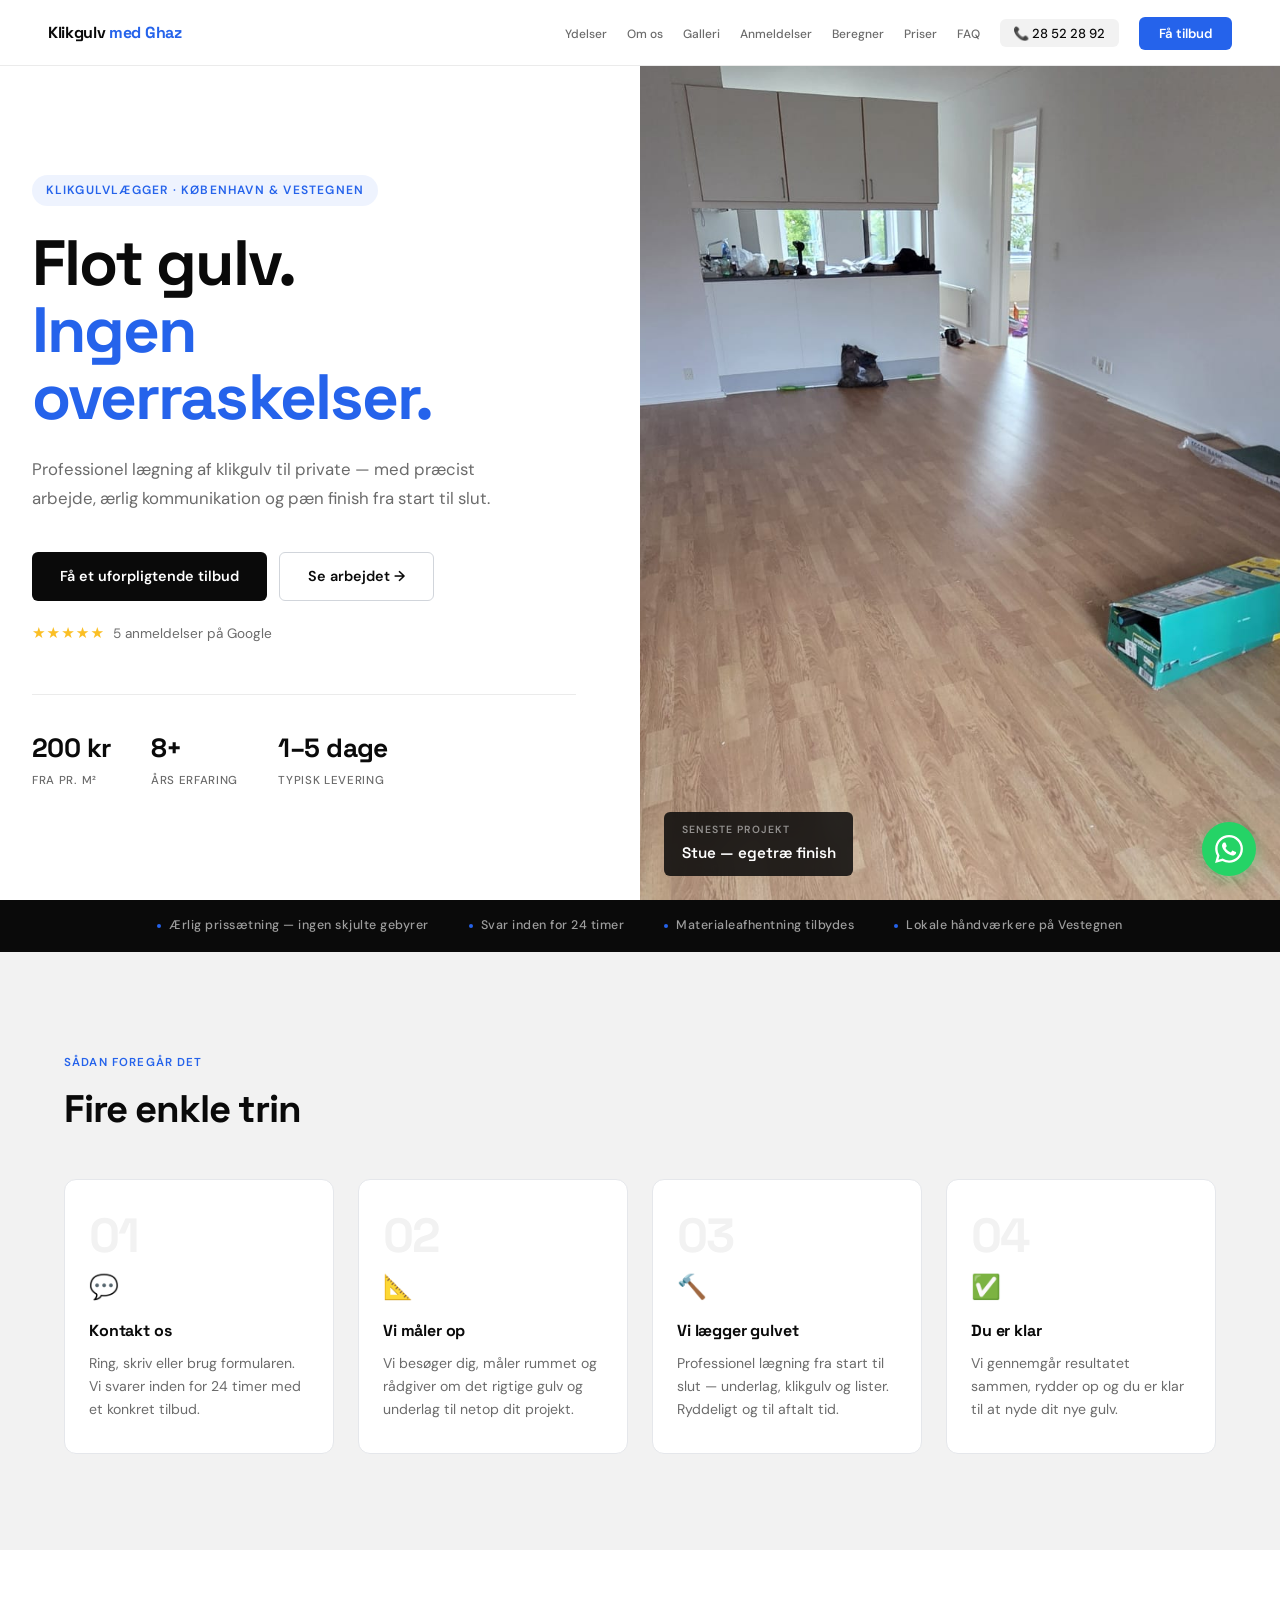
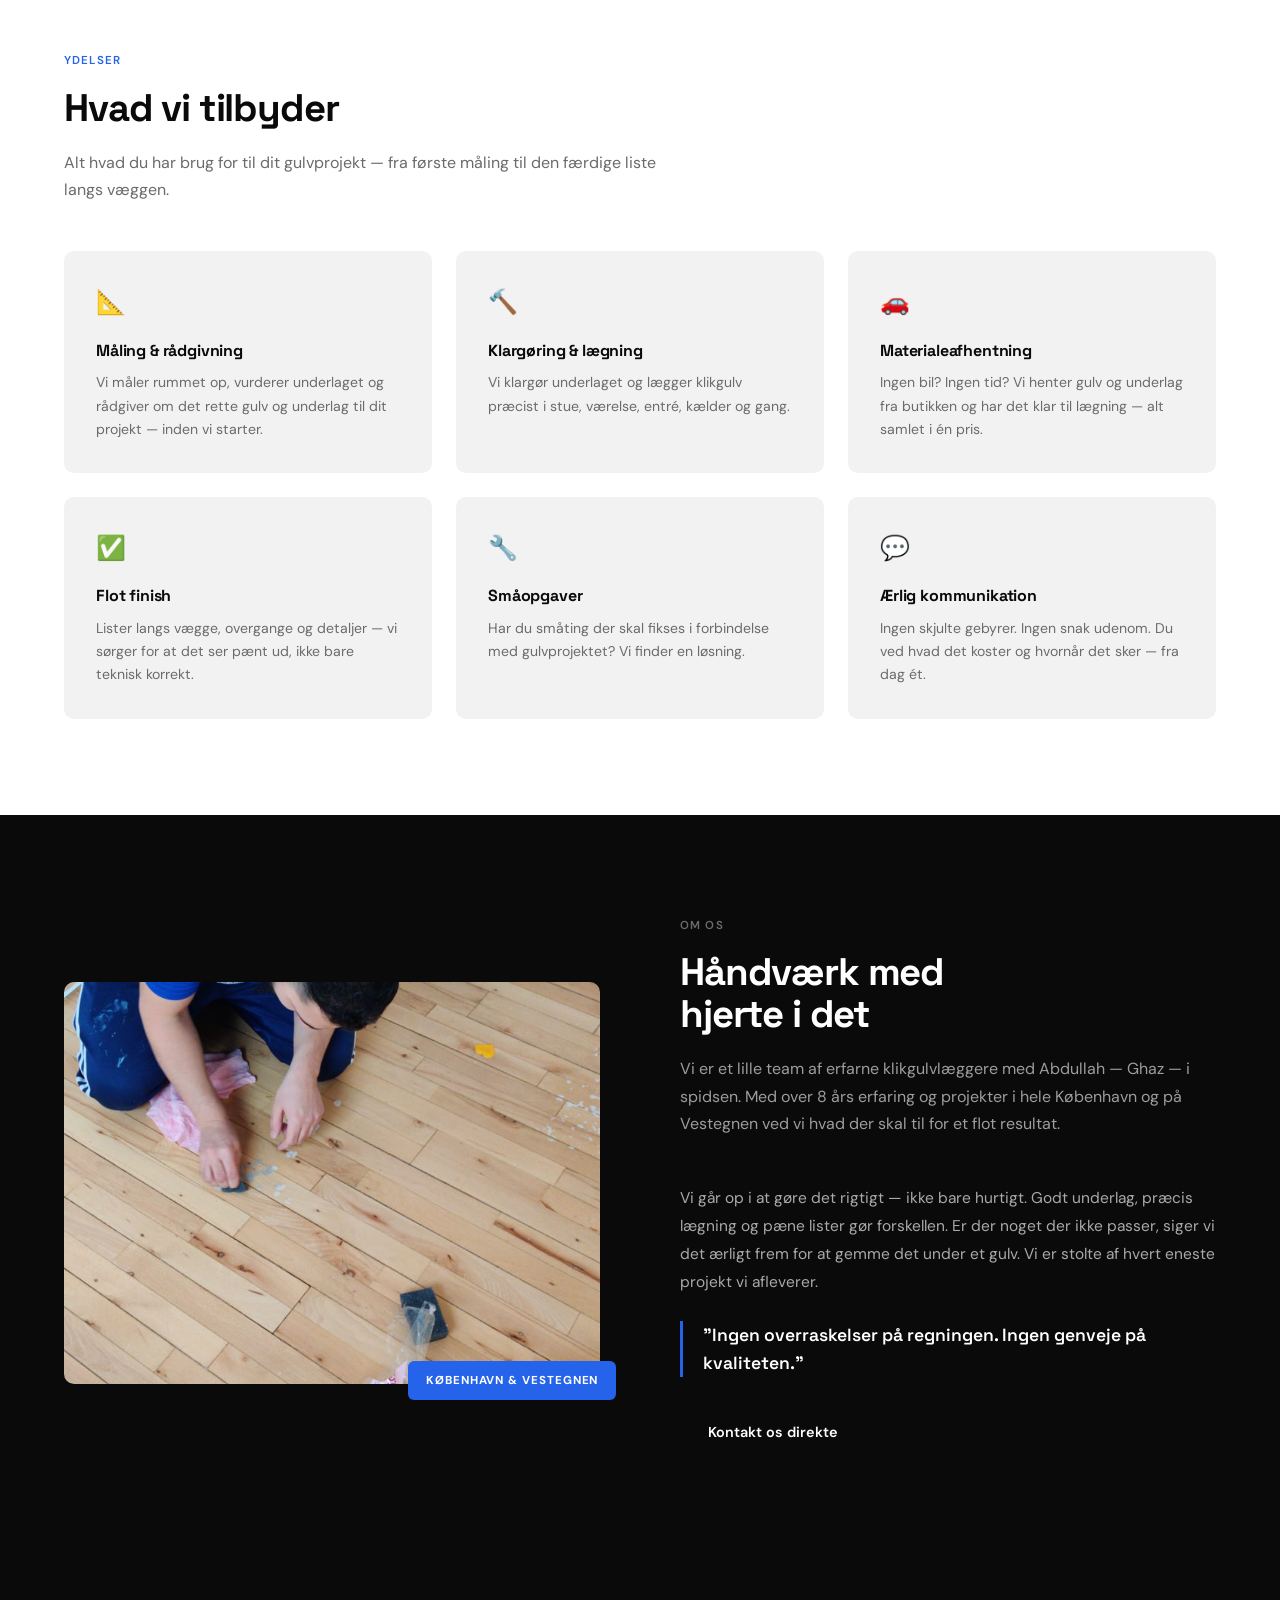
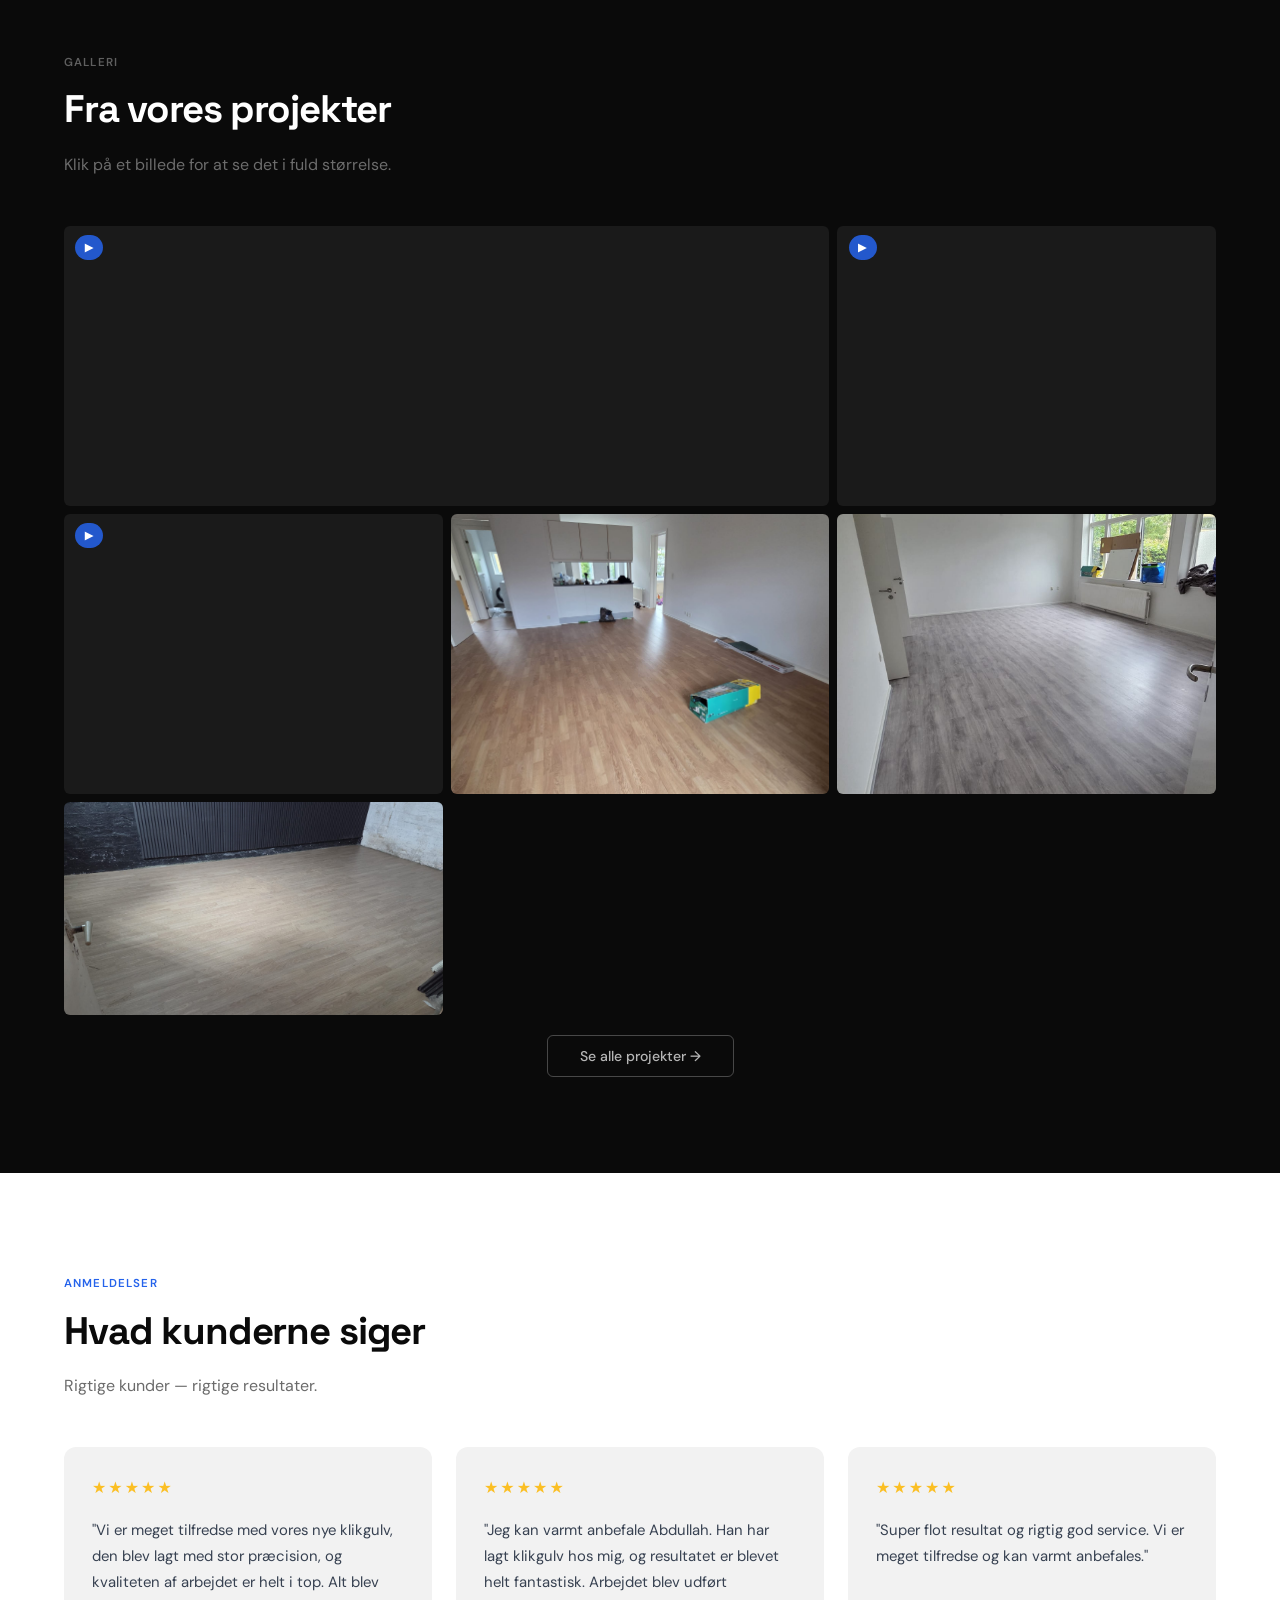
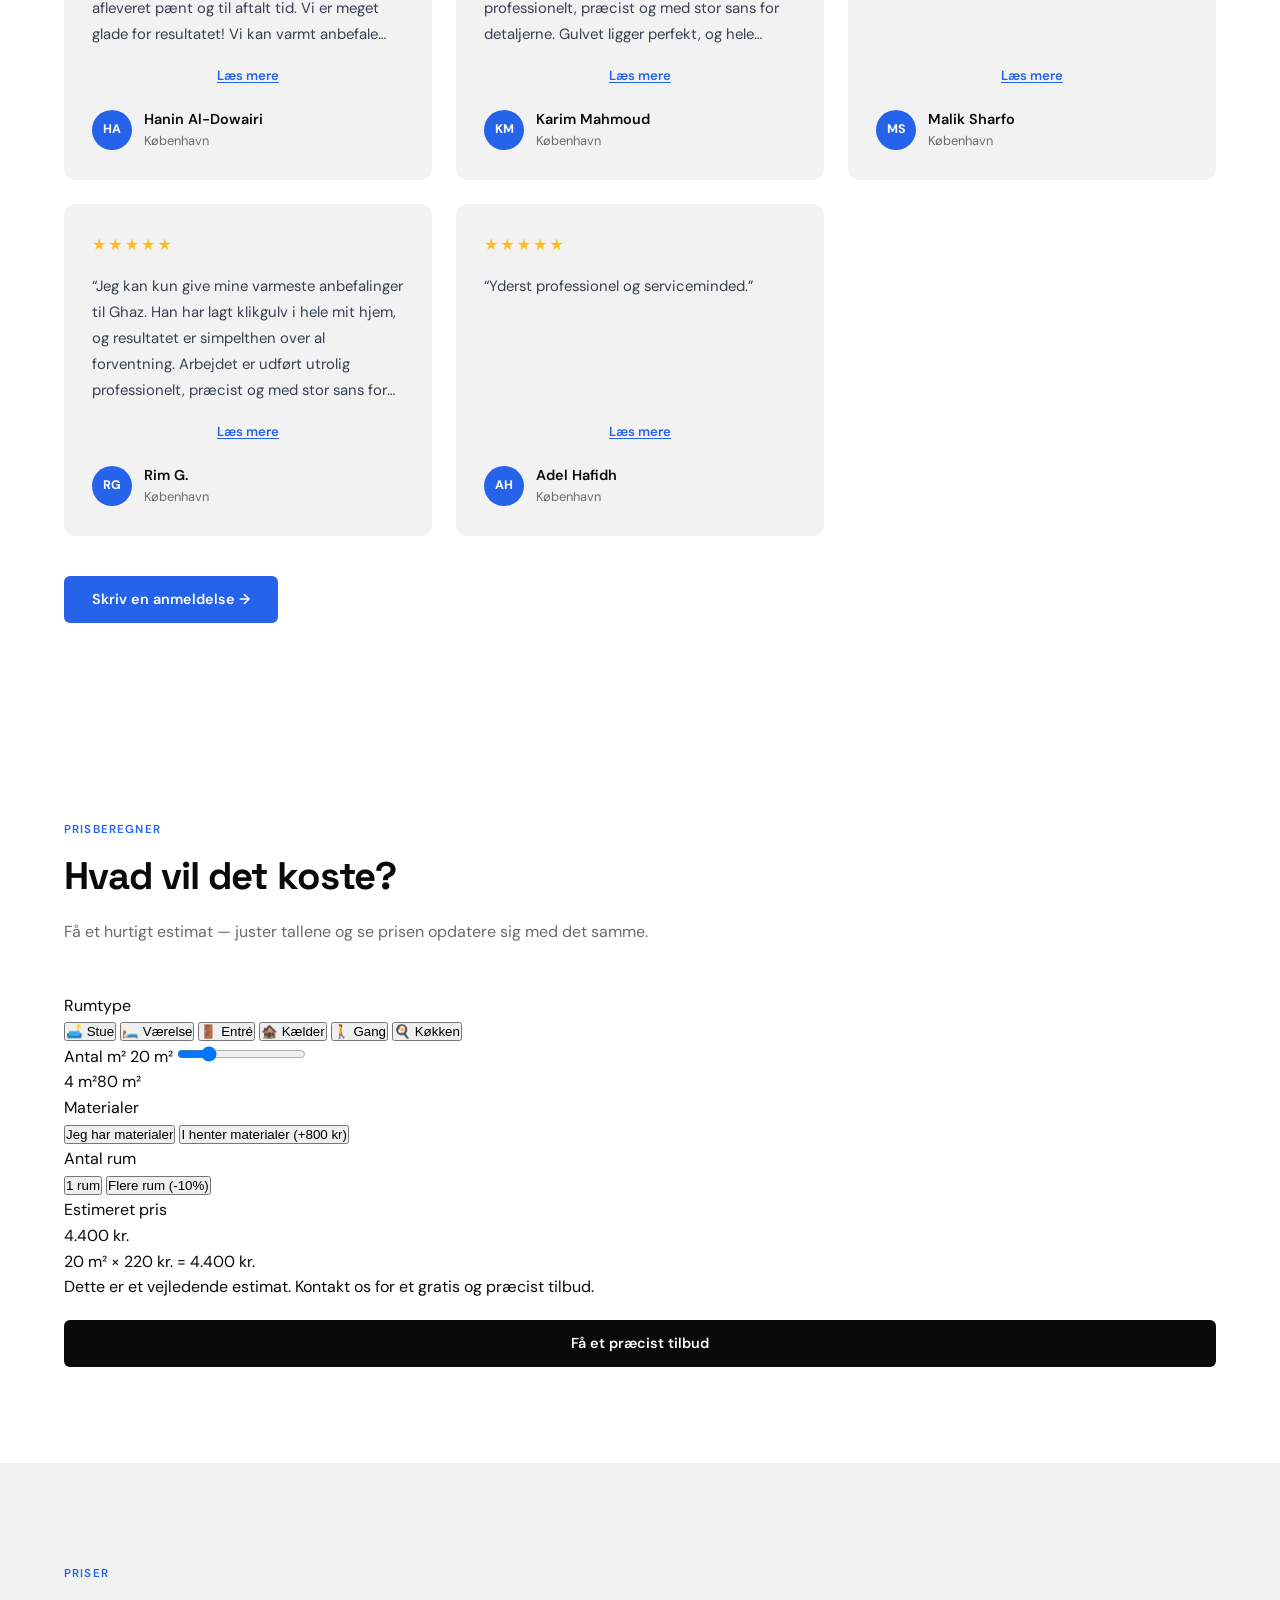
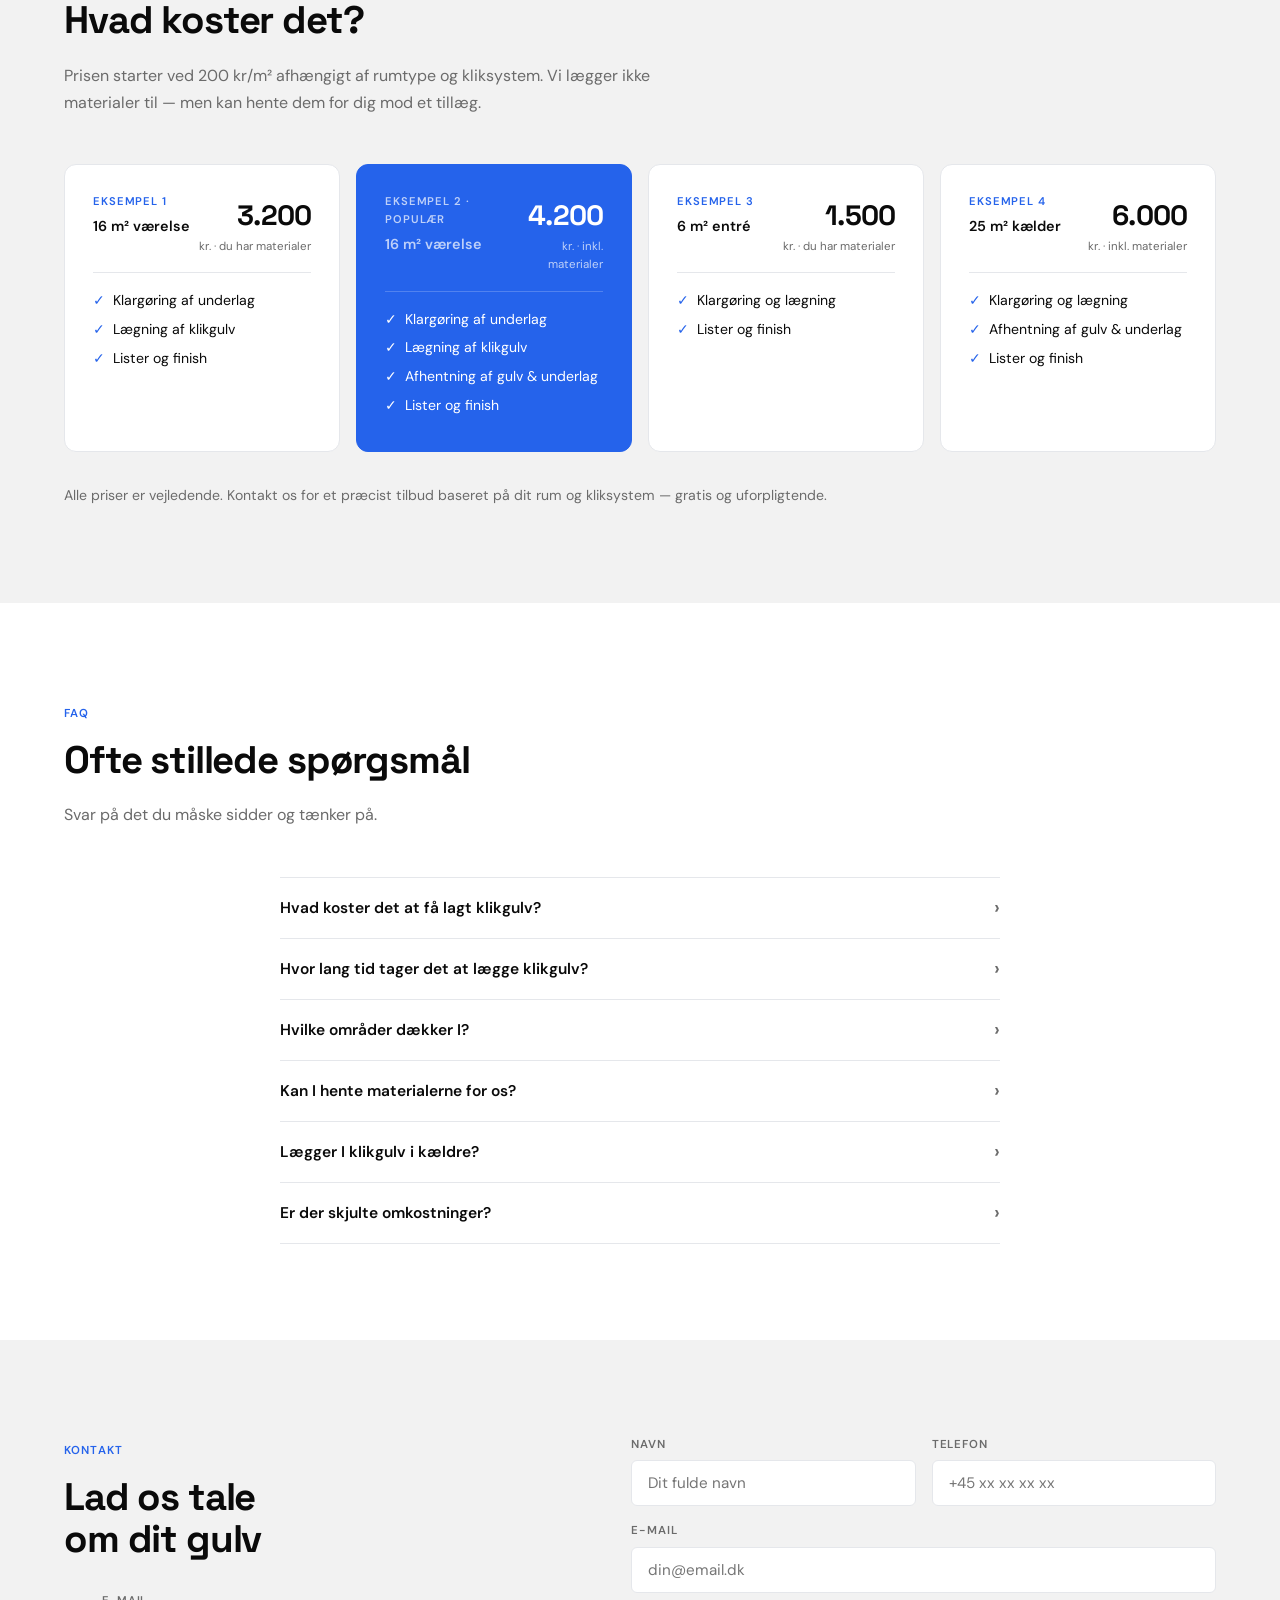
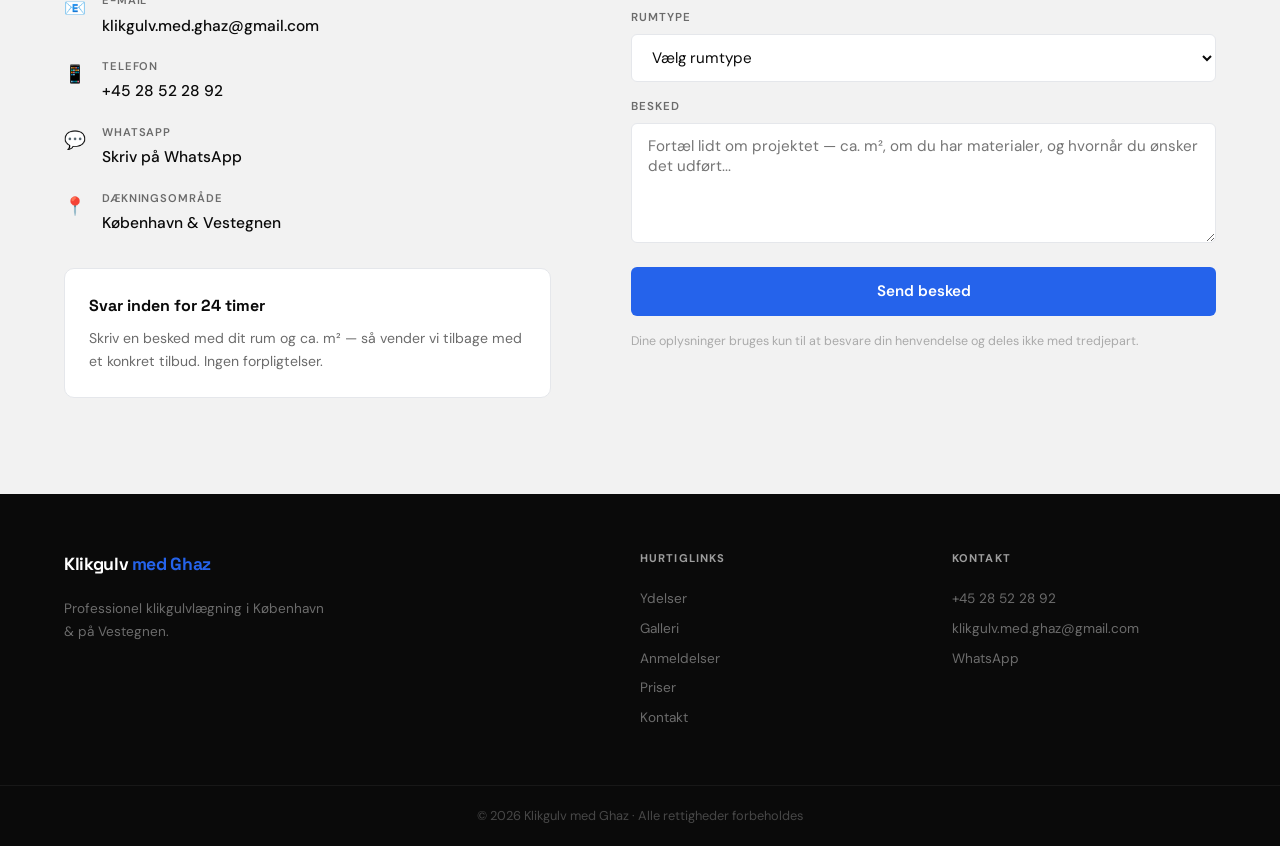
==== commit 18208a77: "Tilføj prisberegner + fjern pop-up ved sideforlad" ====
--- a/index.html
+++ b/index.html
@@ -128,6 +128,7 @@
     <li><a href="#om-mig">Om os</a></li>
     <li><a href="#galleri">Galleri</a></li>
     <li><a href="#anmeldelser">Anmeldelser</a></li>
+    <li><a href="#beregner">Beregner</a></li>
     <li><a href="#priser">Priser</a></li>
     <li><a href="#faq">FAQ</a></li>
     <li><a href="tel:+4528522892" class="nav-telefon">&#128222; 28 52 28 92</a></li>
@@ -143,6 +144,7 @@
   <a href="#om-mig" onclick="lukMobil()">Om os</a>
   <a href="#galleri" onclick="lukMobil()">Galleri</a>
   <a href="#anmeldelser" onclick="lukMobil()">Anmeldelser</a>
+  <a href="#beregner" onclick="lukMobil()">Beregner</a>
   <a href="#priser" onclick="lukMobil()">Priser</a>
   <a href="#faq" onclick="lukMobil()">FAQ</a>
   <a href="tel:+4528522892" onclick="lukMobil()" class="mobil-telefon">&#128222; Ring: 28 52 28 92</a>
@@ -448,6 +450,65 @@
   </div>
 </section>
 
+<!-- ══ BEREGNER ══ -->
+<section class="sektion beregner-sektion" id="beregner">
+  <div class="sektion-øjenbryn">Prisberegner</div>
+  <h2 class="sektion-titel">Hvad vil det koste?</h2>
+  <p class="sektion-undertekst">Få et hurtigt estimat — juster tallene og se prisen opdatere sig med det samme.</p>
+
+  <div class="beregner-kort">
+
+    <div class="beregner-venstre">
+
+      <div class="beregner-felt">
+        <label>Rumtype</label>
+        <div class="beregner-valg-grid">
+          <button class="b-valg aktiv" data-type="stue">🛋️ Stue</button>
+          <button class="b-valg" data-type="vaerelse">🛏️ Værelse</button>
+          <button class="b-valg" data-type="entré">🚪 Entré</button>
+          <button class="b-valg" data-type="kaelder">🏚️ Kælder</button>
+          <button class="b-valg" data-type="gang">🚶 Gang</button>
+          <button class="b-valg" data-type="koekken">🍳 Køkken</button>
+        </div>
+      </div>
+
+      <div class="beregner-felt">
+        <label>Antal m² <span class="b-m2-tal" id="b-m2-tal">20 m²</span></label>
+        <input type="range" id="b-m2" min="4" max="80" value="20" step="1" class="b-slider">
+        <div class="b-slider-labels"><span>4 m²</span><span>80 m²</span></div>
+      </div>
+
+      <div class="beregner-felt">
+        <label>Materialer</label>
+        <div class="b-toggle-gruppe">
+          <button class="b-toggle aktiv" id="b-mat-selv">Jeg har materialer</button>
+          <button class="b-toggle" id="b-mat-vi">I henter materialer (+800 kr)</button>
+        </div>
+      </div>
+
+      <div class="beregner-felt">
+        <label>Antal rum</label>
+        <div class="b-toggle-gruppe">
+          <button class="b-toggle aktiv" id="b-rum-1">1 rum</button>
+          <button class="b-toggle" id="b-rum-flere">Flere rum (-10%)</button>
+        </div>
+      </div>
+
+    </div>
+
+    <div class="beregner-højre">
+      <div class="b-resultat">
+        <div class="b-label">Estimeret pris</div>
+        <div class="b-pris" id="b-pris">3.200 kr.</div>
+        <div class="b-detaljer" id="b-detaljer"></div>
+        <div class="b-note">Dette er et vejledende estimat. Kontakt os for et gratis og præcist tilbud.</div>
+        <a href="#kontakt" class="knap knap-mørk" style="width:100%;text-align:center;margin-top:1.25rem;display:block;">Få et præcist tilbud</a>
+      </div>
+    </div>
+
+  </div>
+</section>
+
 <!-- ══ PRISER ══ -->
 <section class="sektion priser" id="priser">
   <div class="sektion-øjenbryn">Priser</div>
@@ -672,8 +733,6 @@
 
 <script>
 document.getElementById('aar').textContent = new Date().getFullYear();
-window.onbeforeunload = () => window.scrollTo(0, 0);
-
 const nav = document.getElementById('hoved-nav');
 const tilTop = document.getElementById('til-toppen');
 window.addEventListener('scroll', () => {
@@ -862,6 +921,90 @@
   }
 })();
 
+
+/* ══ PRISBEREGNER ══ */
+(function() {
+  var priser = {
+    stue:    { label: 'Stue',    pris: 220 },
+    vaerelse:{ label: 'Værelse', pris: 200 },
+    'entré': { label: 'Entré',   pris: 250 },
+    kaelder: { label: 'Kælder',  pris: 240 },
+    gang:    { label: 'Gang',    pris: 230 },
+    koekken: { label: 'Køkken',  pris: 230 },
+  };
+
+  var rumtype   = 'stue';
+  var m2        = 20;
+  var afhentning = false;
+  var flereRum  = false;
+
+  function beregn() {
+    var prM2 = priser[rumtype].pris;
+    var total = m2 * prM2;
+    if (flereRum) total = Math.round(total * 0.9);
+    var afhentPris = afhentning ? 800 : 0;
+    total += afhentPris;
+
+    var linjer = [];
+    linjer.push(m2 + ' m² × ' + prM2 + ' kr. = ' + (m2 * priser[rumtype].pris).toLocaleString('da-DK') + ' kr.');
+    if (flereRum) linjer.push('Rabat flere rum: −10%');
+    if (afhentning) linjer.push('Materialeafhentning: +800 kr.');
+
+    document.getElementById('b-pris').textContent = total.toLocaleString('da-DK') + ' kr.';
+    document.getElementById('b-detaljer').innerHTML = linjer.map(function(l) {
+      return '<div class="b-detalje-linje">' + l + '</div>';
+    }).join('');
+  }
+
+  // Rumtype knapper
+  document.querySelectorAll('.b-valg').forEach(function(btn) {
+    btn.addEventListener('click', function() {
+      document.querySelectorAll('.b-valg').forEach(function(b) { b.classList.remove('aktiv'); });
+      btn.classList.add('aktiv');
+      rumtype = btn.getAttribute('data-type');
+      beregn();
+    });
+  });
+
+  // Slider
+  var slider = document.getElementById('b-m2');
+  slider.addEventListener('input', function() {
+    m2 = parseInt(slider.value);
+    document.getElementById('b-m2-tal').textContent = m2 + ' m²';
+    beregn();
+  });
+
+  // Materialer toggle
+  document.getElementById('b-mat-selv').addEventListener('click', function() {
+    afhentning = false;
+    this.classList.add('aktiv');
+    document.getElementById('b-mat-vi').classList.remove('aktiv');
+    beregn();
+  });
+  document.getElementById('b-mat-vi').addEventListener('click', function() {
+    afhentning = true;
+    this.classList.add('aktiv');
+    document.getElementById('b-mat-selv').classList.remove('aktiv');
+    beregn();
+  });
+
+  // Antal rum toggle
+  document.getElementById('b-rum-1').addEventListener('click', function() {
+    flereRum = false;
+    this.classList.add('aktiv');
+    document.getElementById('b-rum-flere').classList.remove('aktiv');
+    beregn();
+  });
+  document.getElementById('b-rum-flere').addEventListener('click', function() {
+    flereRum = true;
+    this.classList.add('aktiv');
+    document.getElementById('b-rum-1').classList.remove('aktiv');
+    beregn();
+  });
+
+  beregn();
+})();
+
 </script>
 </body>
 </html>
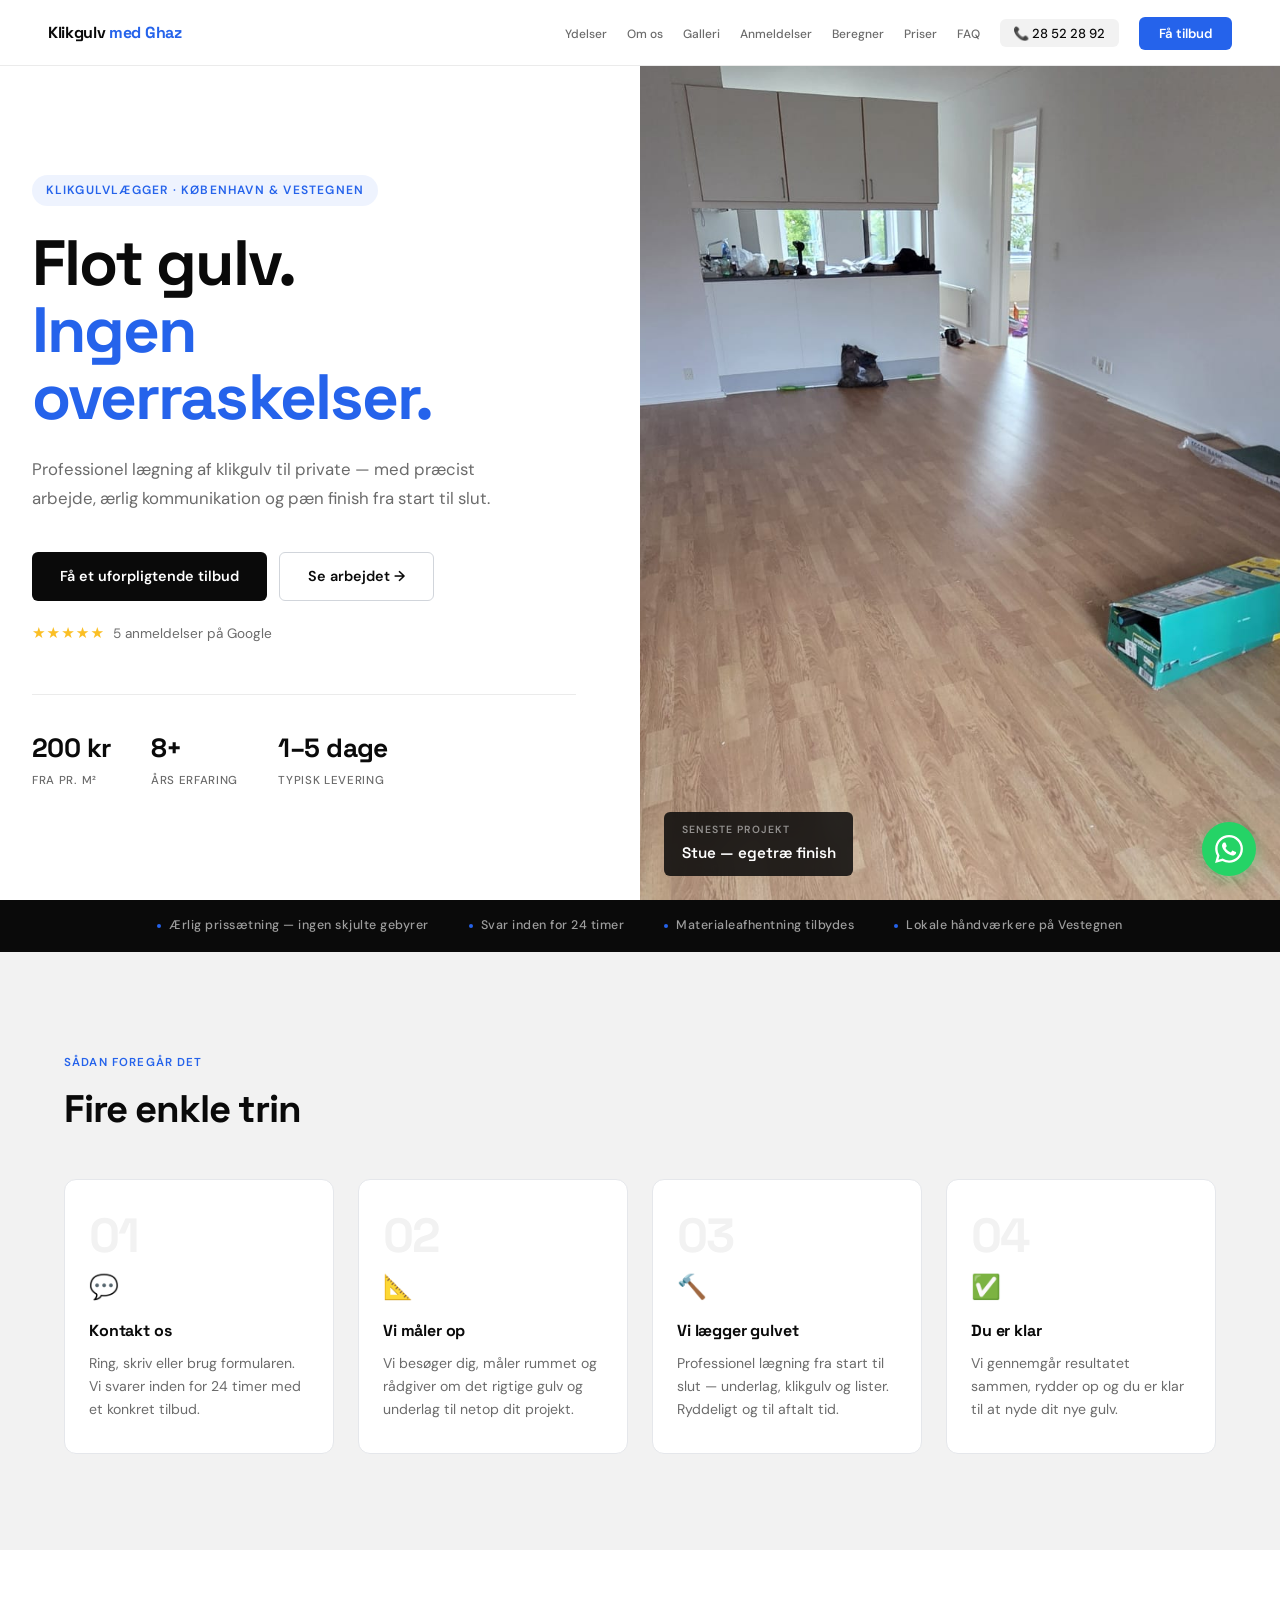
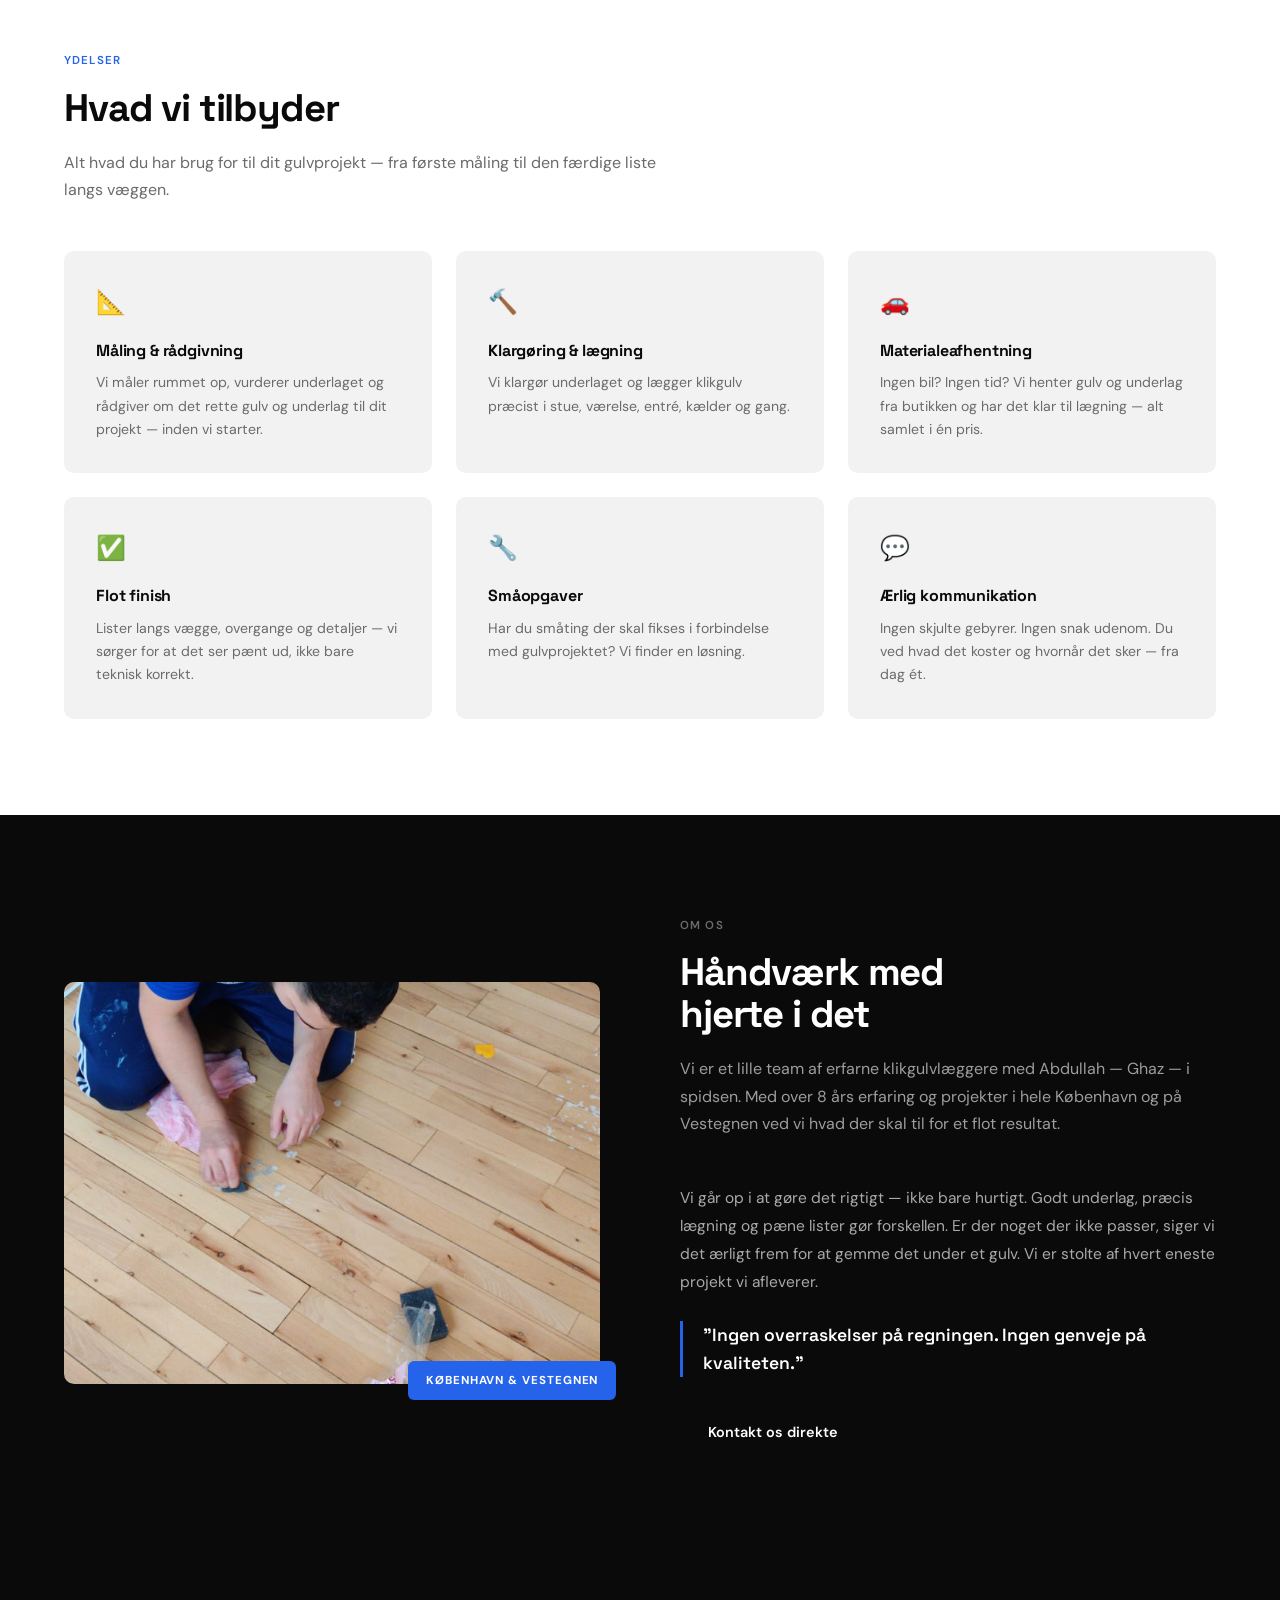
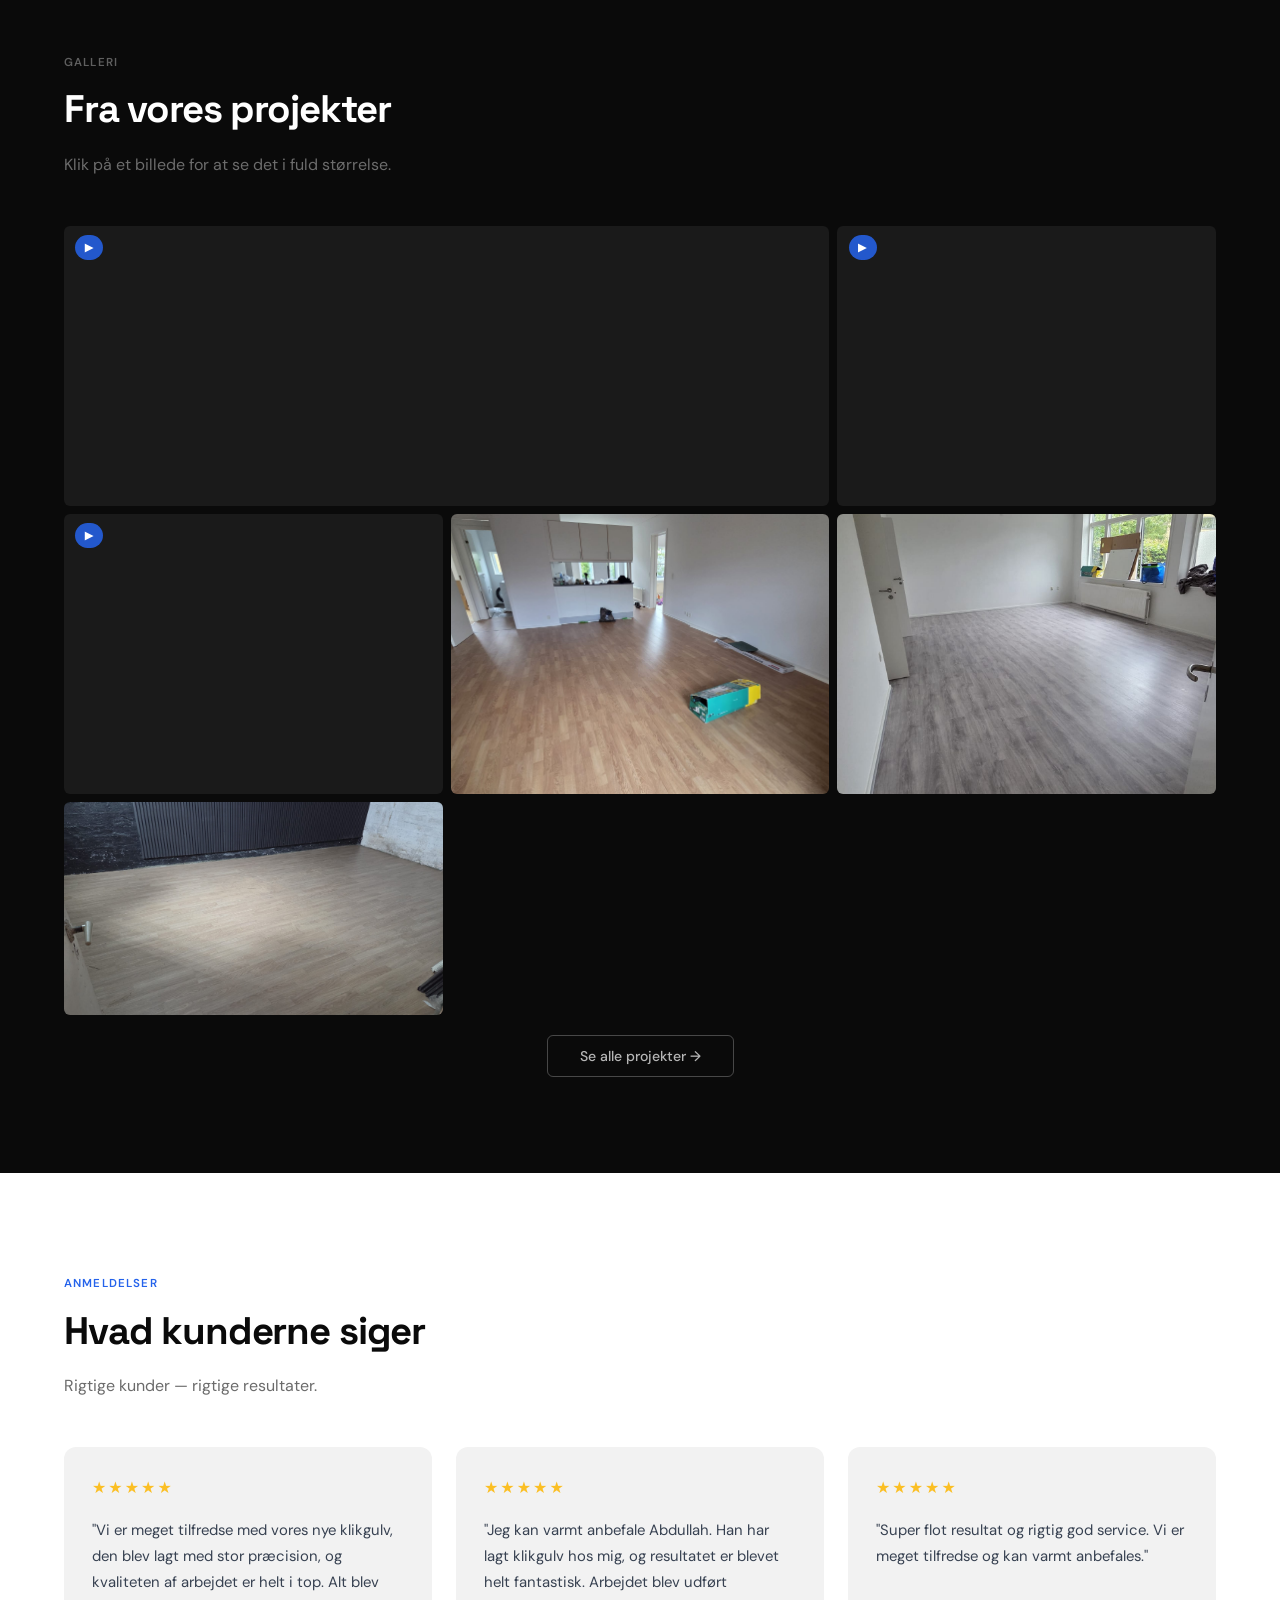
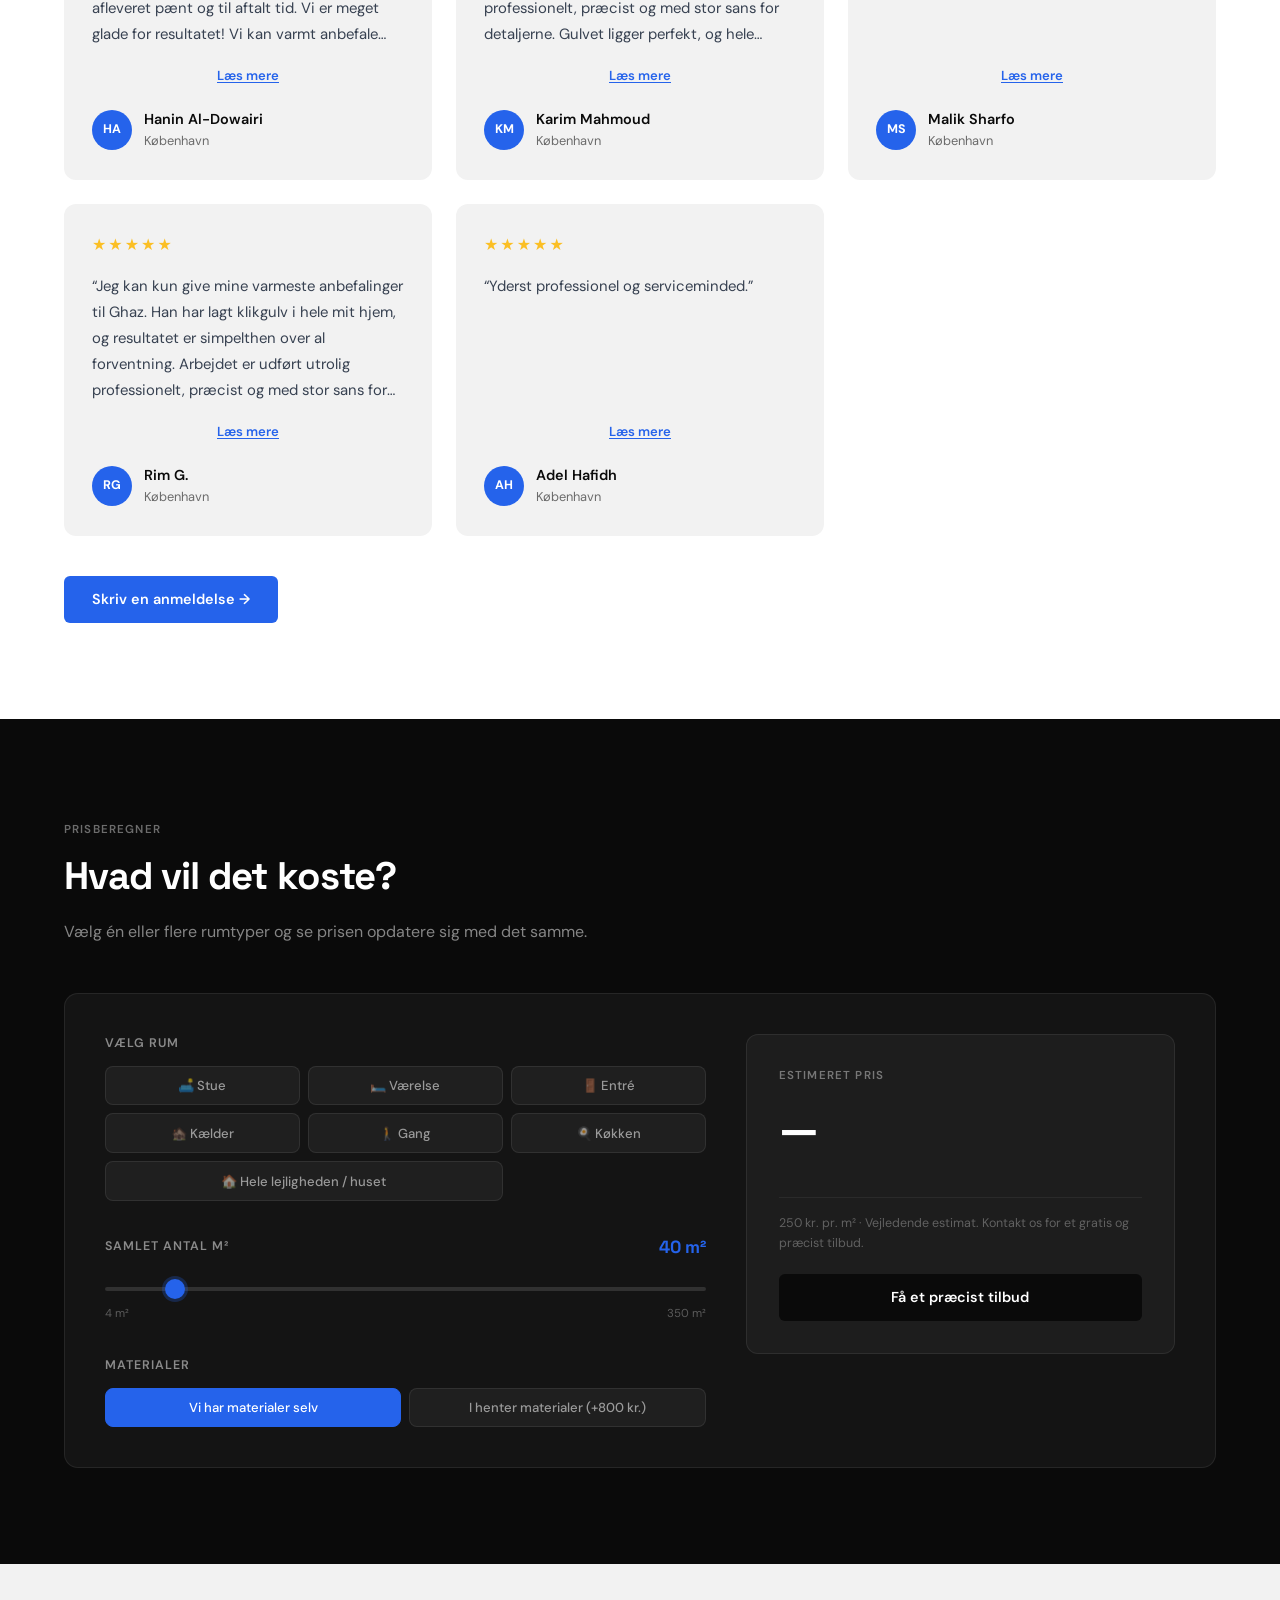
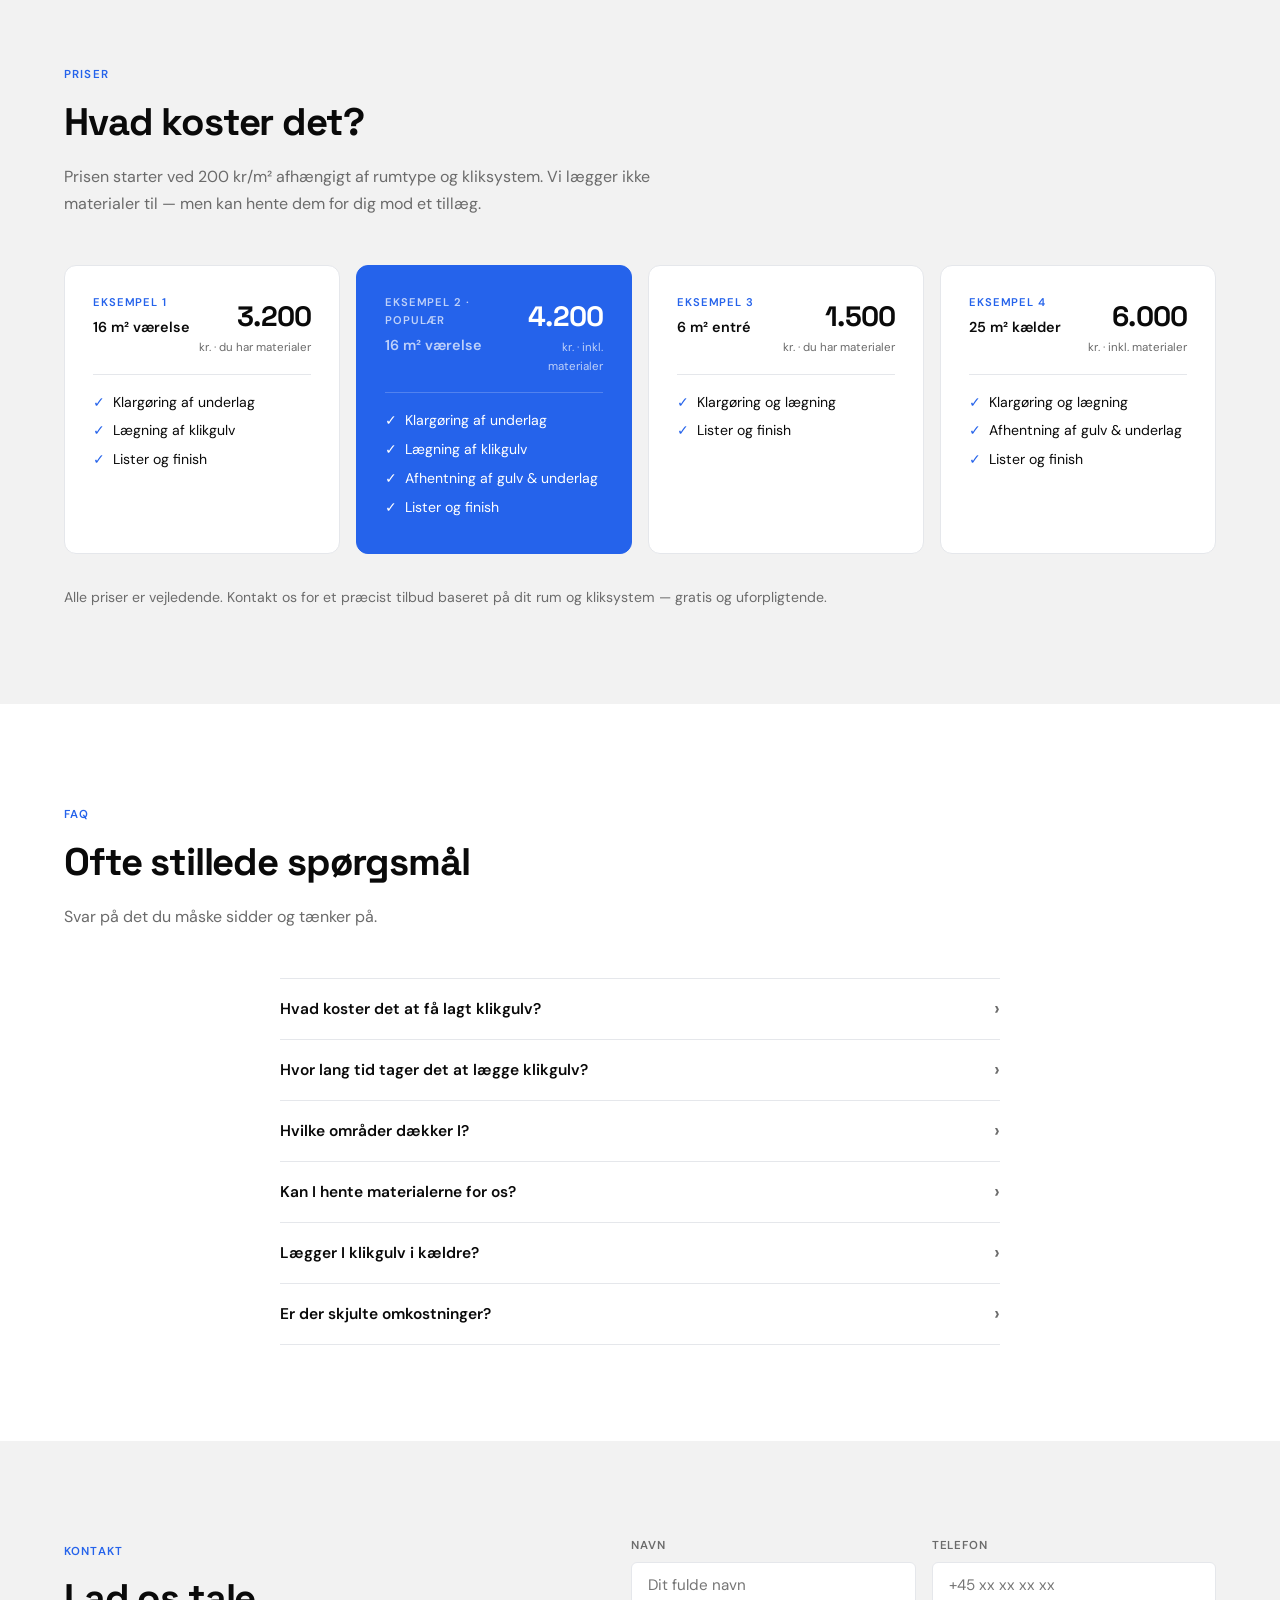
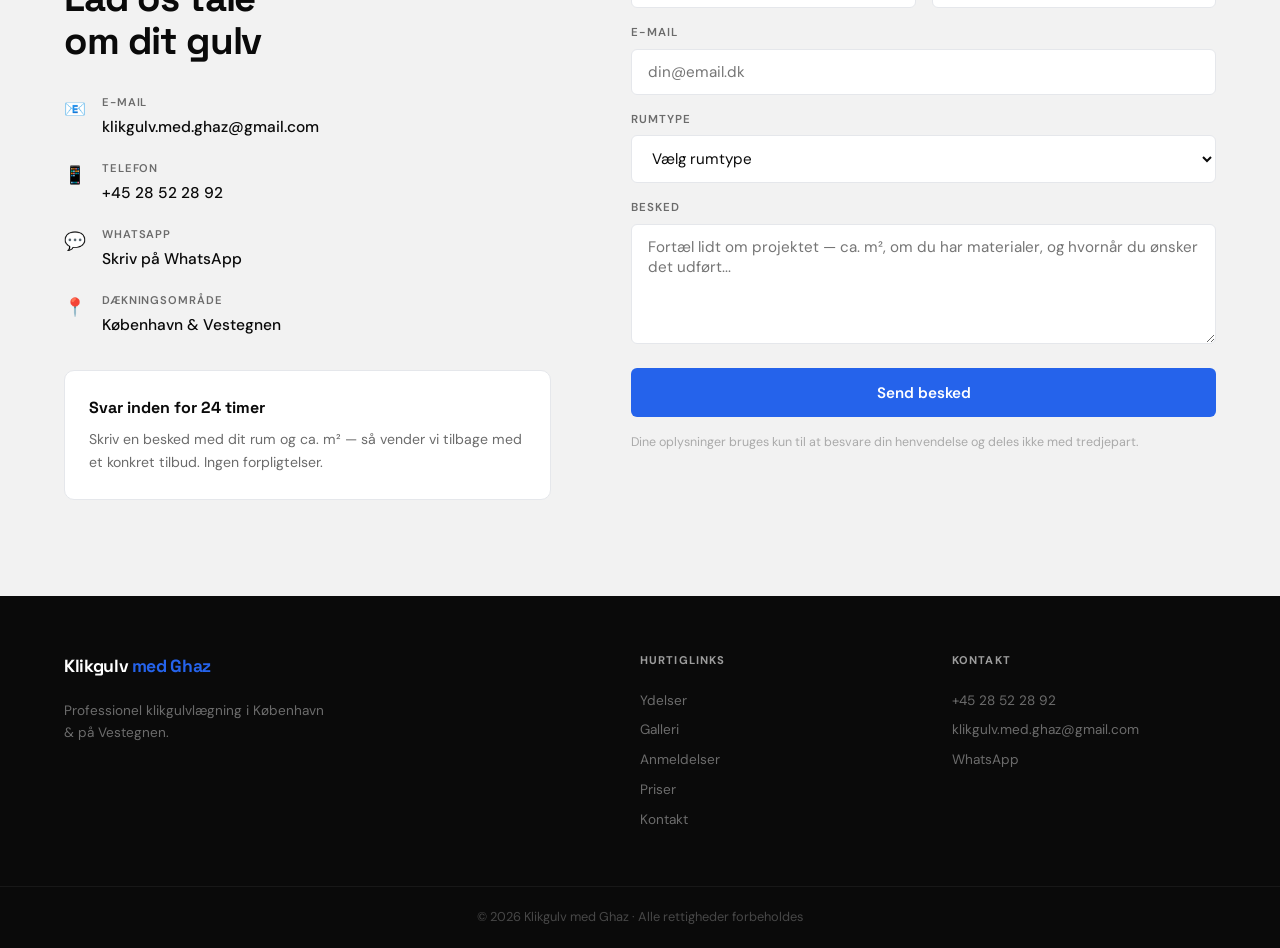
==== commit acbfb98c: "Beregner: multi-select rum, 250 kr/m², slider op til 350m², ingen rabat" ====
--- a/index.html
+++ b/index.html
@@ -454,43 +454,36 @@
 <section class="sektion beregner-sektion" id="beregner">
   <div class="sektion-øjenbryn">Prisberegner</div>
   <h2 class="sektion-titel">Hvad vil det koste?</h2>
-  <p class="sektion-undertekst">Få et hurtigt estimat — juster tallene og se prisen opdatere sig med det samme.</p>
+  <p class="sektion-undertekst">Vælg én eller flere rumtyper og se prisen opdatere sig med det samme.</p>
 
   <div class="beregner-kort">
 
     <div class="beregner-venstre">
 
       <div class="beregner-felt">
-        <label>Rumtype</label>
+        <label>Vælg rum <span class="b-valgt-rum" id="b-valgt-rum"></span></label>
         <div class="beregner-valg-grid">
-          <button class="b-valg aktiv" data-type="stue">🛋️ Stue</button>
-          <button class="b-valg" data-type="vaerelse">🛏️ Værelse</button>
-          <button class="b-valg" data-type="entré">🚪 Entré</button>
-          <button class="b-valg" data-type="kaelder">🏚️ Kælder</button>
-          <button class="b-valg" data-type="gang">🚶 Gang</button>
-          <button class="b-valg" data-type="koekken">🍳 Køkken</button>
+          <button class="b-valg" data-rum="stue" data-ikon="🛋️">🛋️ Stue</button>
+          <button class="b-valg" data-rum="vaerelse" data-ikon="🛏️">🛏️ Værelse</button>
+          <button class="b-valg" data-rum="entré" data-ikon="🚪">🚪 Entré</button>
+          <button class="b-valg" data-rum="kaelder" data-ikon="🏚️">🏚️ Kælder</button>
+          <button class="b-valg" data-rum="gang" data-ikon="🚶">🚶 Gang</button>
+          <button class="b-valg" data-rum="koekken" data-ikon="🍳">🍳 Køkken</button>
+          <button class="b-valg b-valg-hel" data-rum="hel" data-ikon="🏠" style="grid-column:span 2">🏠 Hele lejligheden / huset</button>
         </div>
       </div>
 
       <div class="beregner-felt">
-        <label>Antal m² <span class="b-m2-tal" id="b-m2-tal">20 m²</span></label>
-        <input type="range" id="b-m2" min="4" max="80" value="20" step="1" class="b-slider">
-        <div class="b-slider-labels"><span>4 m²</span><span>80 m²</span></div>
+        <label>Samlet antal m² <span class="b-m2-tal" id="b-m2-tal">40 m²</span></label>
+        <input type="range" id="b-m2" min="4" max="350" value="40" step="2" class="b-slider">
+        <div class="b-slider-labels"><span>4 m²</span><span>350 m²</span></div>
       </div>
 
       <div class="beregner-felt">
         <label>Materialer</label>
         <div class="b-toggle-gruppe">
-          <button class="b-toggle aktiv" id="b-mat-selv">Jeg har materialer</button>
-          <button class="b-toggle" id="b-mat-vi">I henter materialer (+800 kr)</button>
-        </div>
-      </div>
-
-      <div class="beregner-felt">
-        <label>Antal rum</label>
-        <div class="b-toggle-gruppe">
-          <button class="b-toggle aktiv" id="b-rum-1">1 rum</button>
-          <button class="b-toggle" id="b-rum-flere">Flere rum (-10%)</button>
+          <button class="b-toggle aktiv" id="b-mat-selv">Vi har materialer selv</button>
+          <button class="b-toggle" id="b-mat-vi">I henter materialer (+800 kr.)</button>
         </div>
       </div>
 
@@ -499,9 +492,9 @@
     <div class="beregner-højre">
       <div class="b-resultat">
         <div class="b-label">Estimeret pris</div>
-        <div class="b-pris" id="b-pris">3.200 kr.</div>
+        <div class="b-pris" id="b-pris">—</div>
         <div class="b-detaljer" id="b-detaljer"></div>
-        <div class="b-note">Dette er et vejledende estimat. Kontakt os for et gratis og præcist tilbud.</div>
+        <div class="b-note">250 kr. pr. m² · Vejledende estimat. Kontakt os for et gratis og præcist tilbud.</div>
         <a href="#kontakt" class="knap knap-mørk" style="width:100%;text-align:center;margin-top:1.25rem;display:block;">Få et præcist tilbud</a>
       </div>
     </div>
@@ -924,57 +917,86 @@
 
 /* ══ PRISBEREGNER ══ */
 (function() {
-  var priser = {
-    stue:    { label: 'Stue',    pris: 220 },
-    vaerelse:{ label: 'Værelse', pris: 200 },
-    'entré': { label: 'Entré',   pris: 250 },
-    kaelder: { label: 'Kælder',  pris: 240 },
-    gang:    { label: 'Gang',    pris: 230 },
-    koekken: { label: 'Køkken',  pris: 230 },
+  var PRIS_PR_M2 = 250;
+  var valgte = new Set();
+  var m2 = 40;
+  var afhentning = false;
+
+  var rumNavne = {
+    stue: 'Stue', vaerelse: 'Værelse', 'entré': 'Entré',
+    kaelder: 'Kælder', gang: 'Gang', koekken: 'Køkken', hel: 'Hele lejligheden'
   };
 
-  var rumtype   = 'stue';
-  var m2        = 20;
-  var afhentning = false;
-  var flereRum  = false;
-
   function beregn() {
-    var prM2 = priser[rumtype].pris;
-    var total = m2 * prM2;
-    if (flereRum) total = Math.round(total * 0.9);
+    var prisEl    = document.getElementById('b-pris');
+    var detaljerEl = document.getElementById('b-detaljer');
+    var valgtEl   = document.getElementById('b-valgt-rum');
+
+    if (valgte.size === 0) {
+      prisEl.textContent = '—';
+      detaljerEl.innerHTML = '';
+      valgtEl.textContent = '';
+      return;
+    }
+
+    var lægning = m2 * PRIS_PR_M2;
     var afhentPris = afhentning ? 800 : 0;
-    total += afhentPris;
-
-    var linjer = [];
-    linjer.push(m2 + ' m² × ' + prM2 + ' kr. = ' + (m2 * priser[rumtype].pris).toLocaleString('da-DK') + ' kr.');
-    if (flereRum) linjer.push('Rabat flere rum: −10%');
+    var total = lægning + afhentPris;
+
+    var rumListe = Array.from(valgte).map(function(r) { return rumNavne[r]; }).join(', ');
+    valgtEl.textContent = '— ' + rumListe;
+
+    var linjer = [
+      m2 + ' m² × ' + PRIS_PR_M2 + ' kr. = ' + lægning.toLocaleString('da-DK') + ' kr.'
+    ];
     if (afhentning) linjer.push('Materialeafhentning: +800 kr.');
 
-    document.getElementById('b-pris').textContent = total.toLocaleString('da-DK') + ' kr.';
-    document.getElementById('b-detaljer').innerHTML = linjer.map(function(l) {
+    prisEl.textContent = total.toLocaleString('da-DK') + ' kr.';
+    detaljerEl.innerHTML = linjer.map(function(l) {
       return '<div class="b-detalje-linje">' + l + '</div>';
     }).join('');
   }
 
-  // Rumtype knapper
+  // Rumtyper — multi-select
   document.querySelectorAll('.b-valg').forEach(function(btn) {
     btn.addEventListener('click', function() {
-      document.querySelectorAll('.b-valg').forEach(function(b) { b.classList.remove('aktiv'); });
-      btn.classList.add('aktiv');
-      rumtype = btn.getAttribute('data-type');
+      var rum = btn.getAttribute('data-rum');
+      if (rum === 'hel') {
+        // "Hele lejligheden" — fravælg alle andre
+        var varAktiv = btn.classList.contains('aktiv');
+        document.querySelectorAll('.b-valg').forEach(function(b) {
+          b.classList.remove('aktiv');
+          valgte.clear();
+        });
+        if (!varAktiv) {
+          btn.classList.add('aktiv');
+          valgte.add('hel');
+        }
+      } else {
+        // Fravælg "hele lejligheden" hvis den var valgt
+        document.querySelector('[data-rum="hel"]').classList.remove('aktiv');
+        valgte.delete('hel');
+        // Toggle dette rum
+        if (btn.classList.contains('aktiv')) {
+          btn.classList.remove('aktiv');
+          valgte.delete(rum);
+        } else {
+          btn.classList.add('aktiv');
+          valgte.add(rum);
+        }
+      }
       beregn();
     });
   });
 
   // Slider
-  var slider = document.getElementById('b-m2');
-  slider.addEventListener('input', function() {
-    m2 = parseInt(slider.value);
+  document.getElementById('b-m2').addEventListener('input', function() {
+    m2 = parseInt(this.value);
     document.getElementById('b-m2-tal').textContent = m2 + ' m²';
     beregn();
   });
 
-  // Materialer toggle
+  // Materialer
   document.getElementById('b-mat-selv').addEventListener('click', function() {
     afhentning = false;
     this.classList.add('aktiv');
@@ -987,22 +1009,6 @@
     document.getElementById('b-mat-selv').classList.remove('aktiv');
     beregn();
   });
-
-  // Antal rum toggle
-  document.getElementById('b-rum-1').addEventListener('click', function() {
-    flereRum = false;
-    this.classList.add('aktiv');
-    document.getElementById('b-rum-flere').classList.remove('aktiv');
-    beregn();
-  });
-  document.getElementById('b-rum-flere').addEventListener('click', function() {
-    flereRum = true;
-    this.classList.add('aktiv');
-    document.getElementById('b-rum-1').classList.remove('aktiv');
-    beregn();
-  });
-
-  beregn();
 })();
 
 </script>
--- a/style.css
+++ b/style.css
@@ -868,3 +868,133 @@
   .g-lb-prev { left: .25rem; font-size: 2rem; }
   .g-lb-next { right: .25rem; font-size: 2rem; }
 }
+
+
+/* ══ PRISBEREGNER ══ */
+.beregner-sektion { background: var(--sort); }
+.beregner-sektion .sektion-øjenbryn { color: rgba(255,255,255,.4); }
+.beregner-sektion .sektion-titel { color: #fff; }
+.beregner-sektion .sektion-undertekst { color: rgba(255,255,255,.5); }
+
+.beregner-kort {
+  display: grid;
+  grid-template-columns: 1.4fr 1fr;
+  gap: 2.5rem;
+  background: #141414;
+  border: 1px solid rgba(255,255,255,.08);
+  border-radius: 14px;
+  padding: 2.5rem;
+  margin-top: 1rem;
+}
+
+.beregner-venstre { display: flex; flex-direction: column; gap: 2rem; }
+
+.beregner-felt label {
+  display: flex; justify-content: space-between; align-items: center;
+  font-size: .78rem; font-weight: 600; text-transform: uppercase;
+  letter-spacing: .08em; color: rgba(255,255,255,.5);
+  margin-bottom: .75rem;
+}
+
+.b-m2-tal {
+  font-family: var(--serif); font-size: 1.1rem;
+  font-weight: 700; color: var(--accent);
+  text-transform: none; letter-spacing: 0;
+}
+
+/* Rumtype grid */
+.beregner-valg-grid {
+  display: grid; grid-template-columns: repeat(3, 1fr); gap: .5rem;
+}
+.b-valg {
+  background: rgba(255,255,255,.05);
+  border: 1px solid rgba(255,255,255,.08);
+  color: rgba(255,255,255,.55);
+  padding: .65rem .5rem; border-radius: 8px;
+  font-family: var(--sans); font-size: .82rem; font-weight: 500;
+  cursor: pointer; transition: all .2s; text-align: center;
+}
+.b-valg:hover { border-color: var(--accent); color: #fff; }
+.b-valg.aktiv {
+  background: var(--accent); border-color: var(--accent);
+  color: #fff;
+}
+
+/* Slider */
+.b-slider {
+  width: 100%; -webkit-appearance: none; appearance: none;
+  height: 4px; border-radius: 2px;
+  background: rgba(255,255,255,.12);
+  outline: none; cursor: pointer;
+}
+.b-slider::-webkit-slider-thumb {
+  -webkit-appearance: none; appearance: none;
+  width: 20px; height: 20px; border-radius: 50%;
+  background: var(--accent); cursor: pointer;
+  box-shadow: 0 0 0 3px rgba(37,99,235,.25);
+}
+.b-slider::-moz-range-thumb {
+  width: 20px; height: 20px; border-radius: 50%;
+  background: var(--accent); cursor: pointer; border: none;
+}
+.b-slider-labels {
+  display: flex; justify-content: space-between;
+  font-size: .72rem; color: rgba(255,255,255,.3);
+  margin-top: .4rem;
+}
+
+/* Toggle gruppe */
+.b-toggle-gruppe { display: flex; gap: .5rem; }
+.b-toggle {
+  flex: 1; padding: .65rem .75rem;
+  background: rgba(255,255,255,.05);
+  border: 1px solid rgba(255,255,255,.08);
+  color: rgba(255,255,255,.55);
+  border-radius: 8px; font-family: var(--sans);
+  font-size: .82rem; font-weight: 500;
+  cursor: pointer; transition: all .2s; text-align: center;
+}
+.b-toggle:hover { border-color: var(--accent); color: #fff; }
+.b-toggle.aktiv {
+  background: var(--accent); border-color: var(--accent); color: #fff;
+}
+
+/* Resultat boks */
+.b-resultat {
+  background: rgba(255,255,255,.04);
+  border: 1px solid rgba(255,255,255,.08);
+  border-radius: 12px; padding: 2rem;
+  display: flex; flex-direction: column;
+  position: sticky; top: 80px;
+}
+.b-label {
+  font-size: .72rem; font-weight: 600; text-transform: uppercase;
+  letter-spacing: .1em; color: rgba(255,255,255,.4);
+  margin-bottom: .5rem;
+}
+.b-pris {
+  font-family: var(--serif); font-size: 2.8rem;
+  font-weight: 700; color: #fff; letter-spacing: -.03em;
+  margin-bottom: 1rem;
+}
+.b-detaljer { display: flex; flex-direction: column; gap: .35rem; margin-bottom: 1rem; }
+.b-detalje-linje {
+  font-size: .82rem; color: rgba(255,255,255,.45);
+  padding: .35rem 0;
+  border-bottom: 1px solid rgba(255,255,255,.05);
+}
+.b-note {
+  font-size: .78rem; color: rgba(255,255,255,.3);
+  line-height: 1.6; margin-top: auto; padding-top: 1rem;
+  border-top: 1px solid rgba(255,255,255,.06);
+}
+
+@media (max-width: 900px) {
+  .beregner-kort { grid-template-columns: 1fr; }
+  .b-resultat { position: static; }
+  .b-toggle-gruppe { flex-direction: column; }
+}
+@media (max-width: 500px) {
+  .beregner-valg-grid { grid-template-columns: repeat(2, 1fr); }
+  .beregner-kort { padding: 1.5rem; }
+}
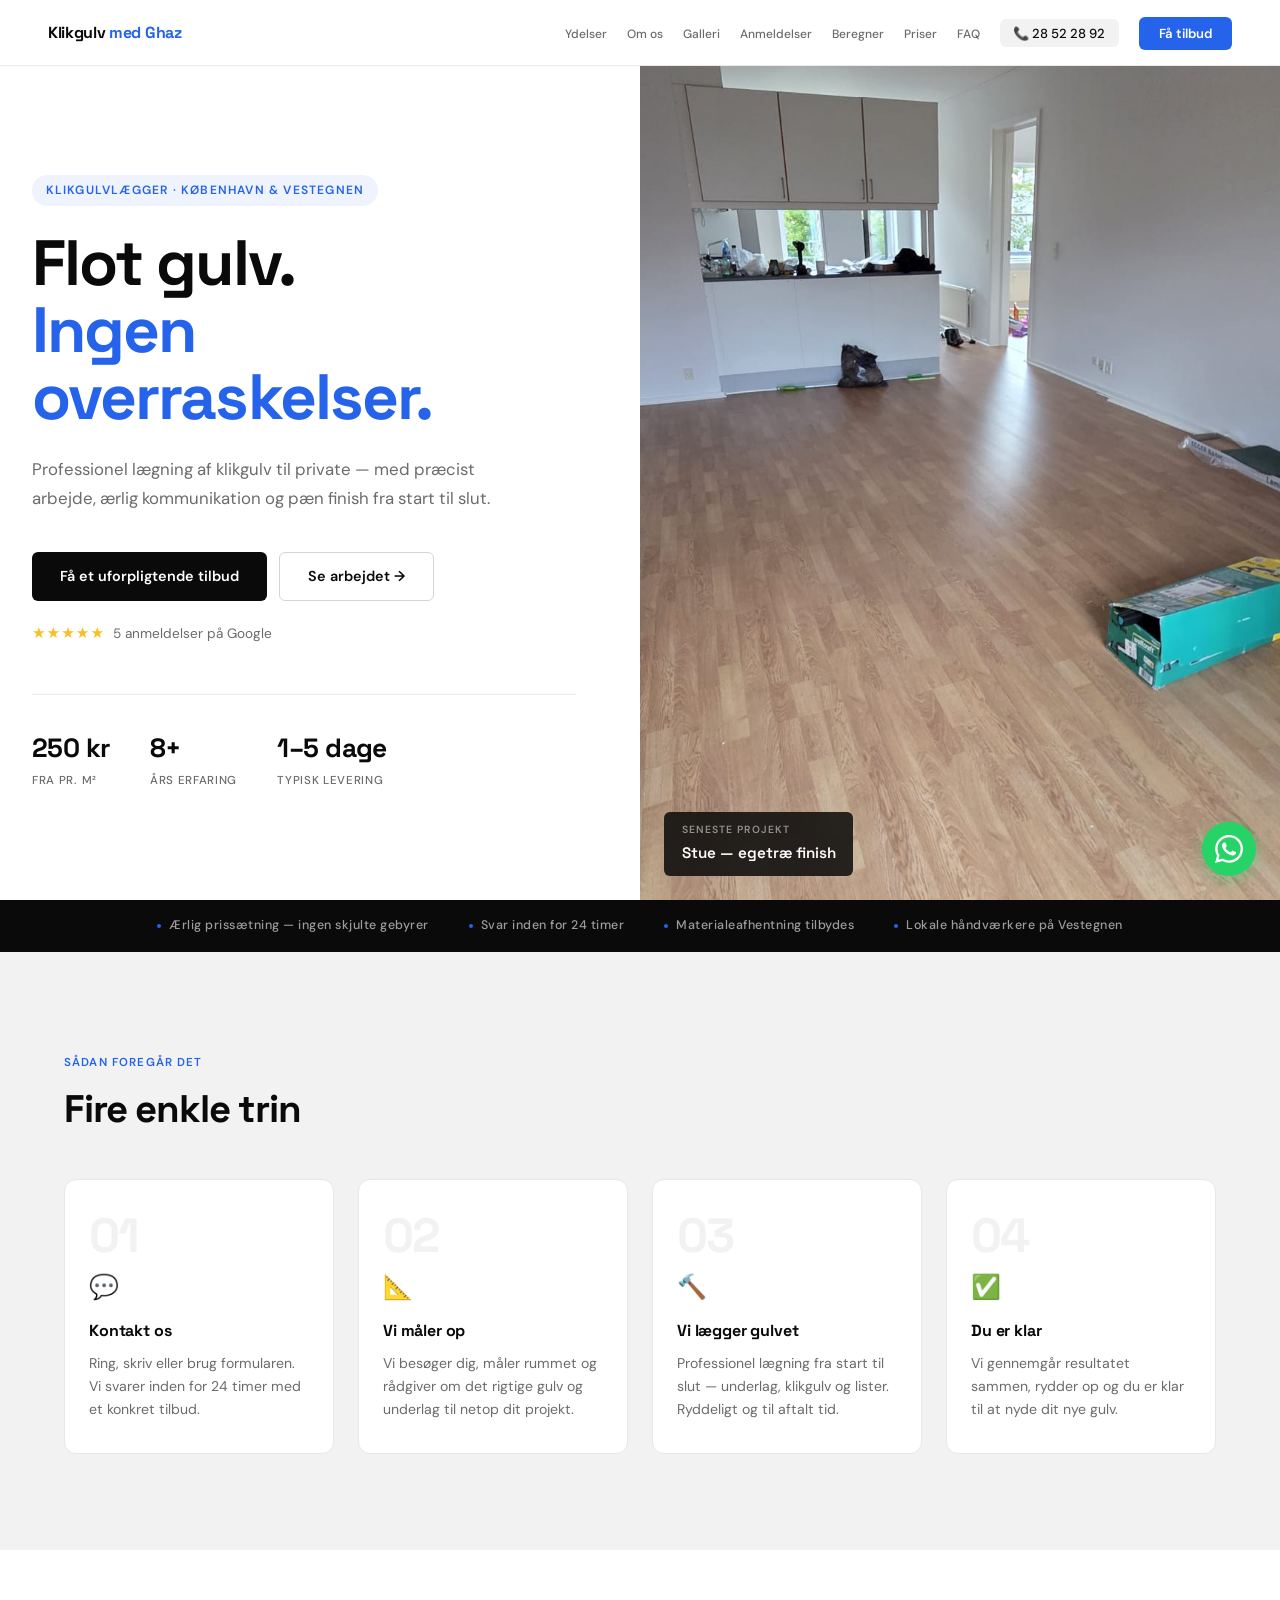
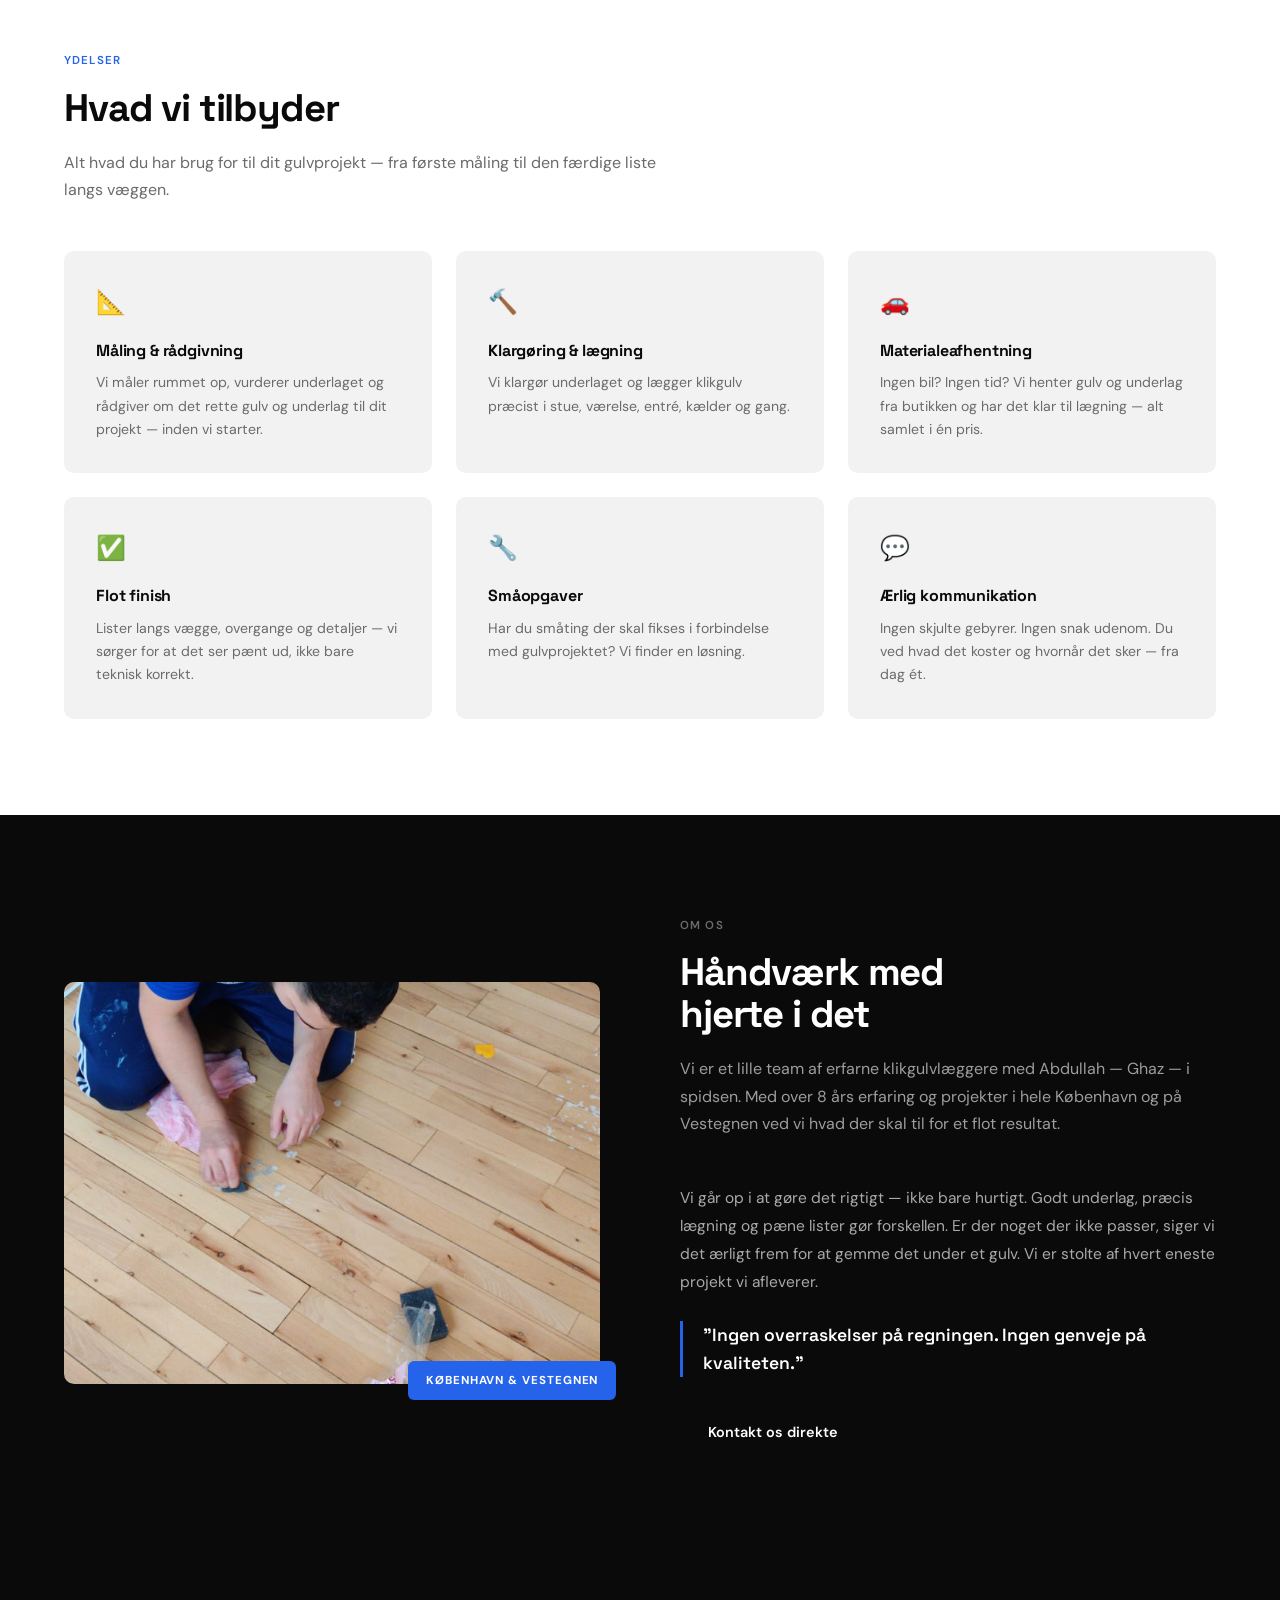
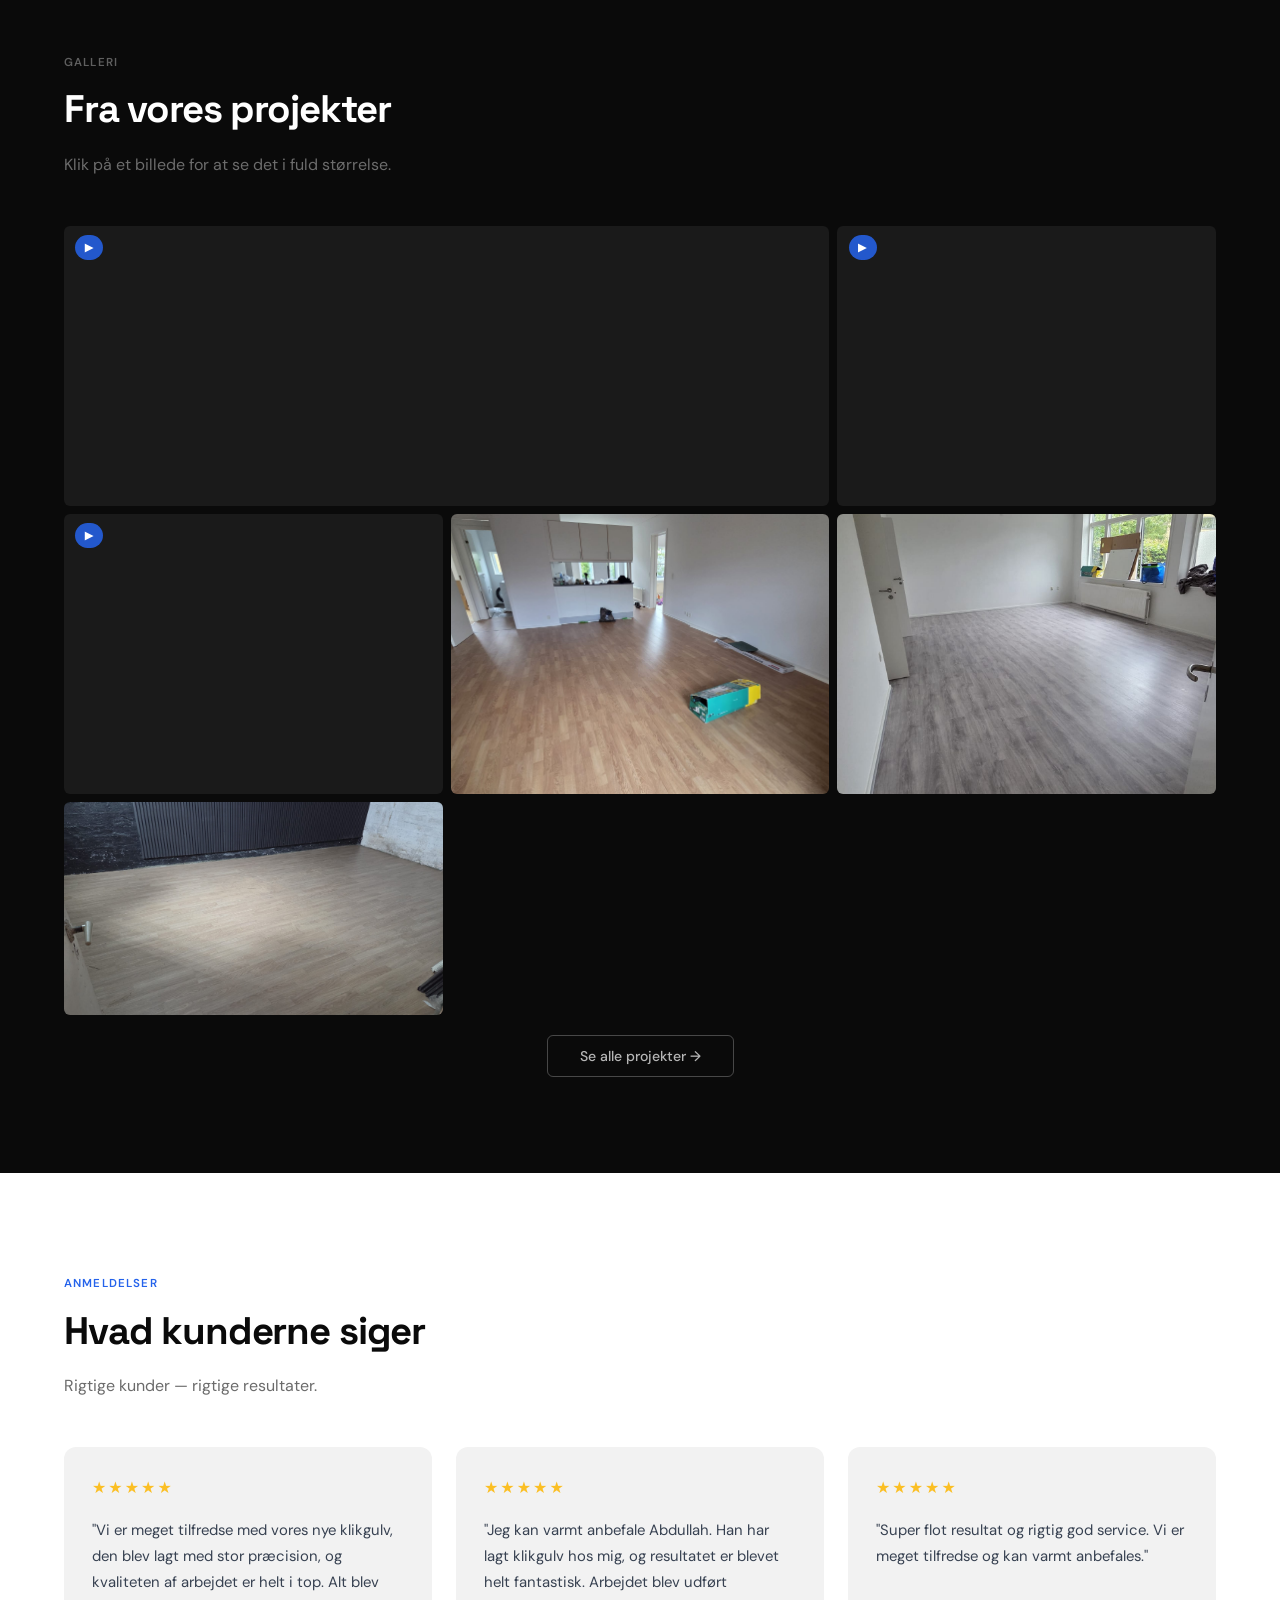
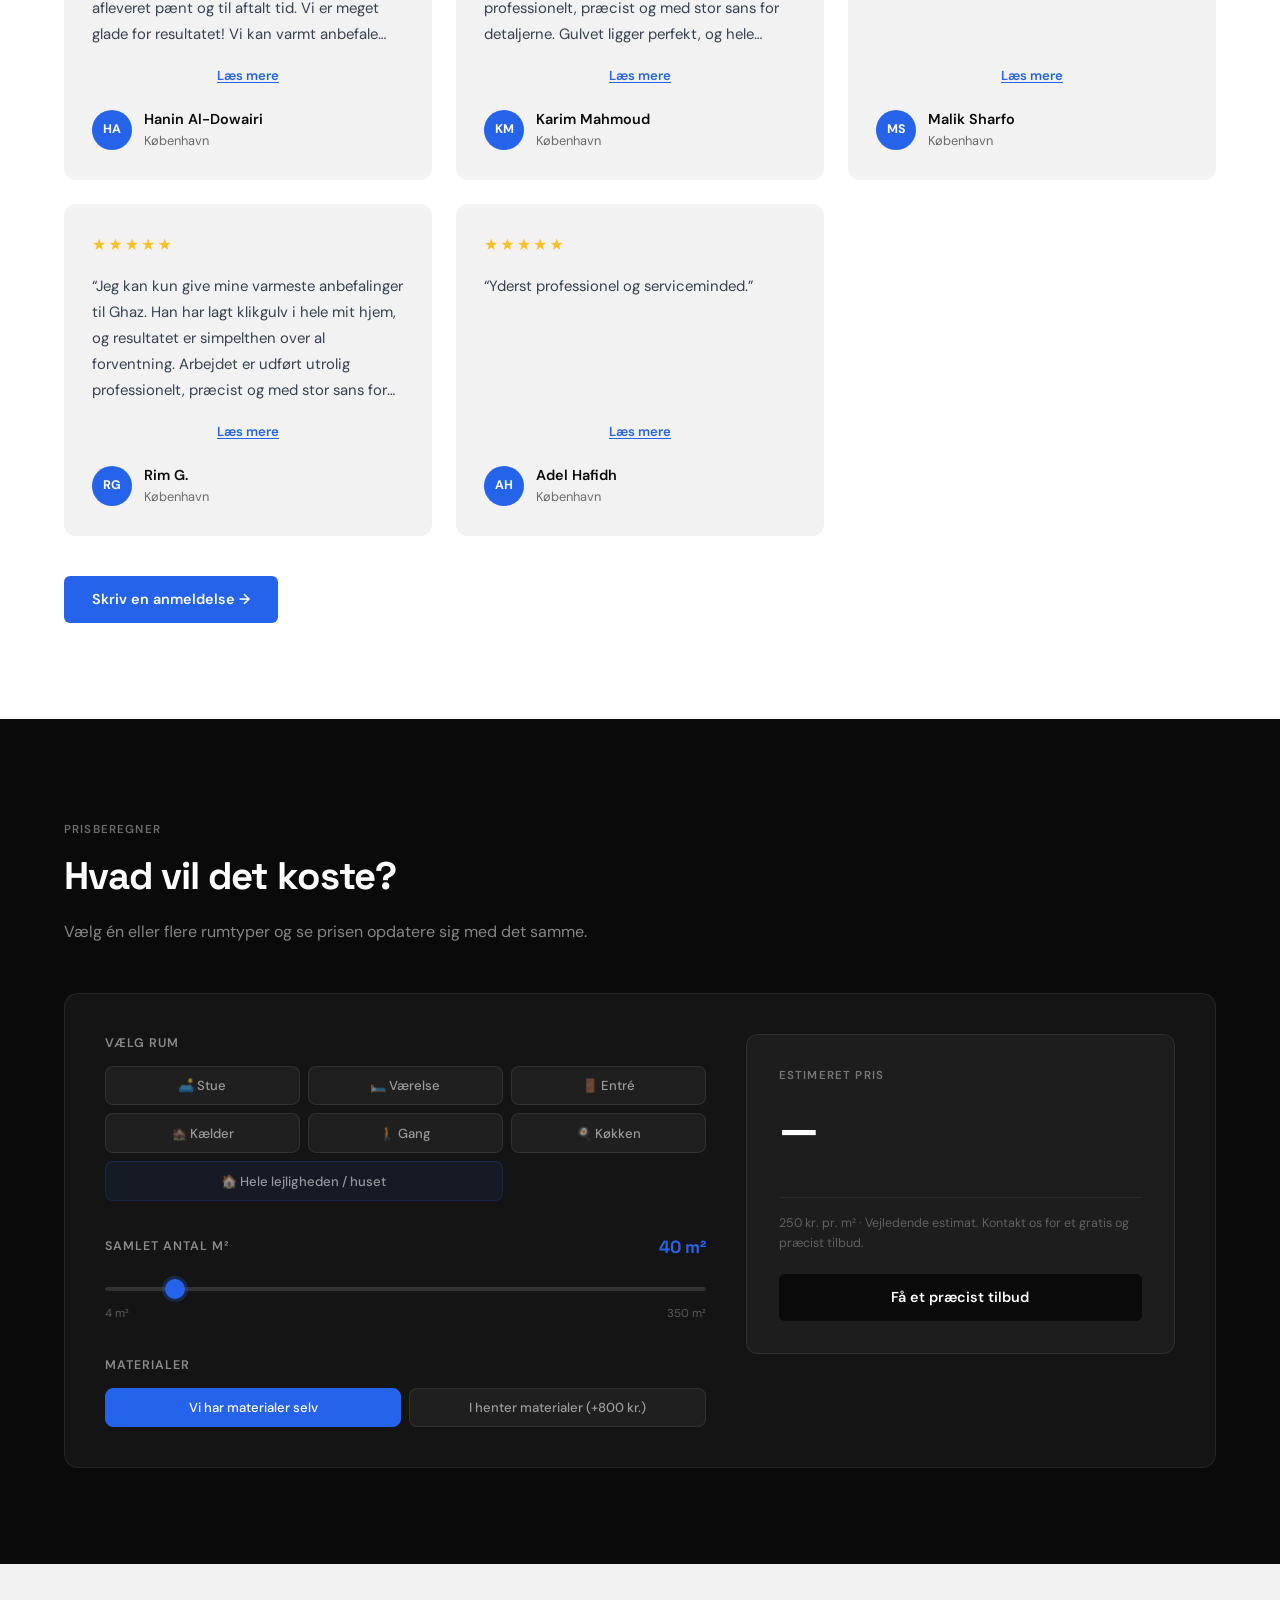
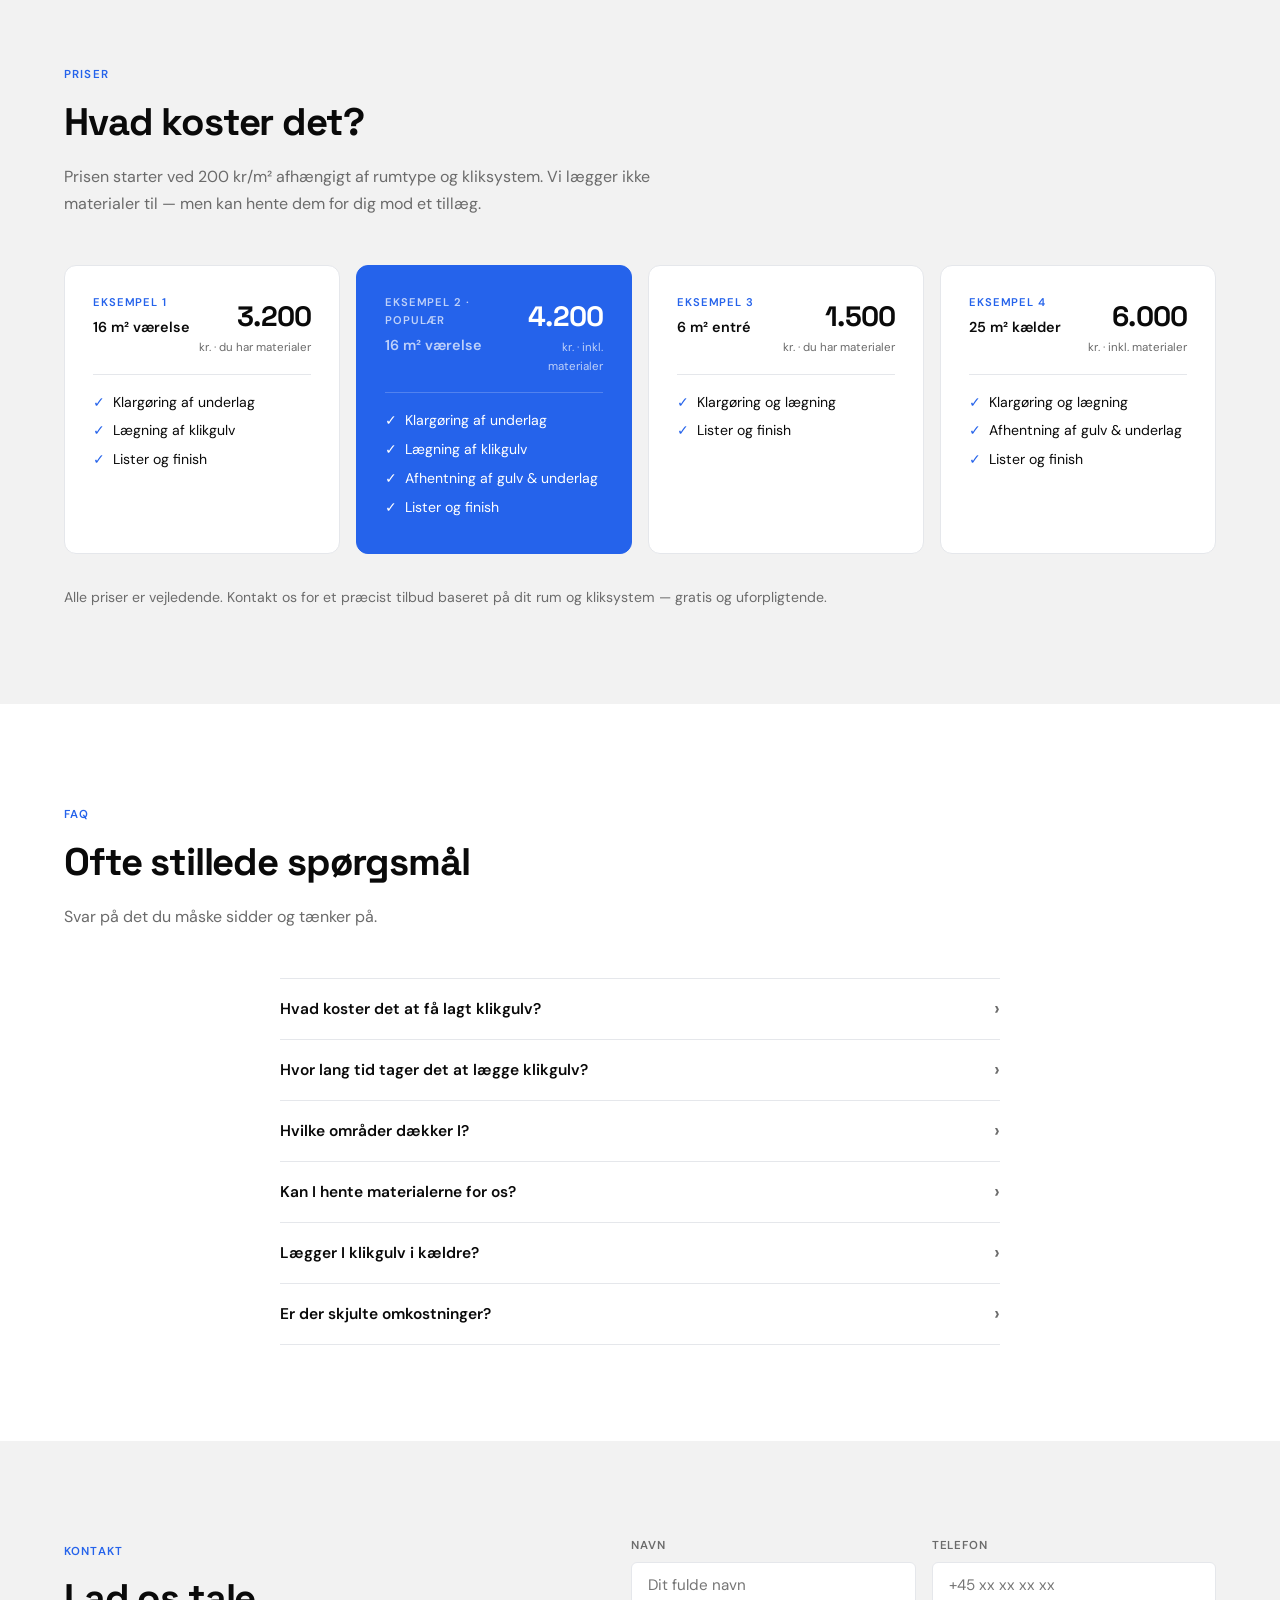
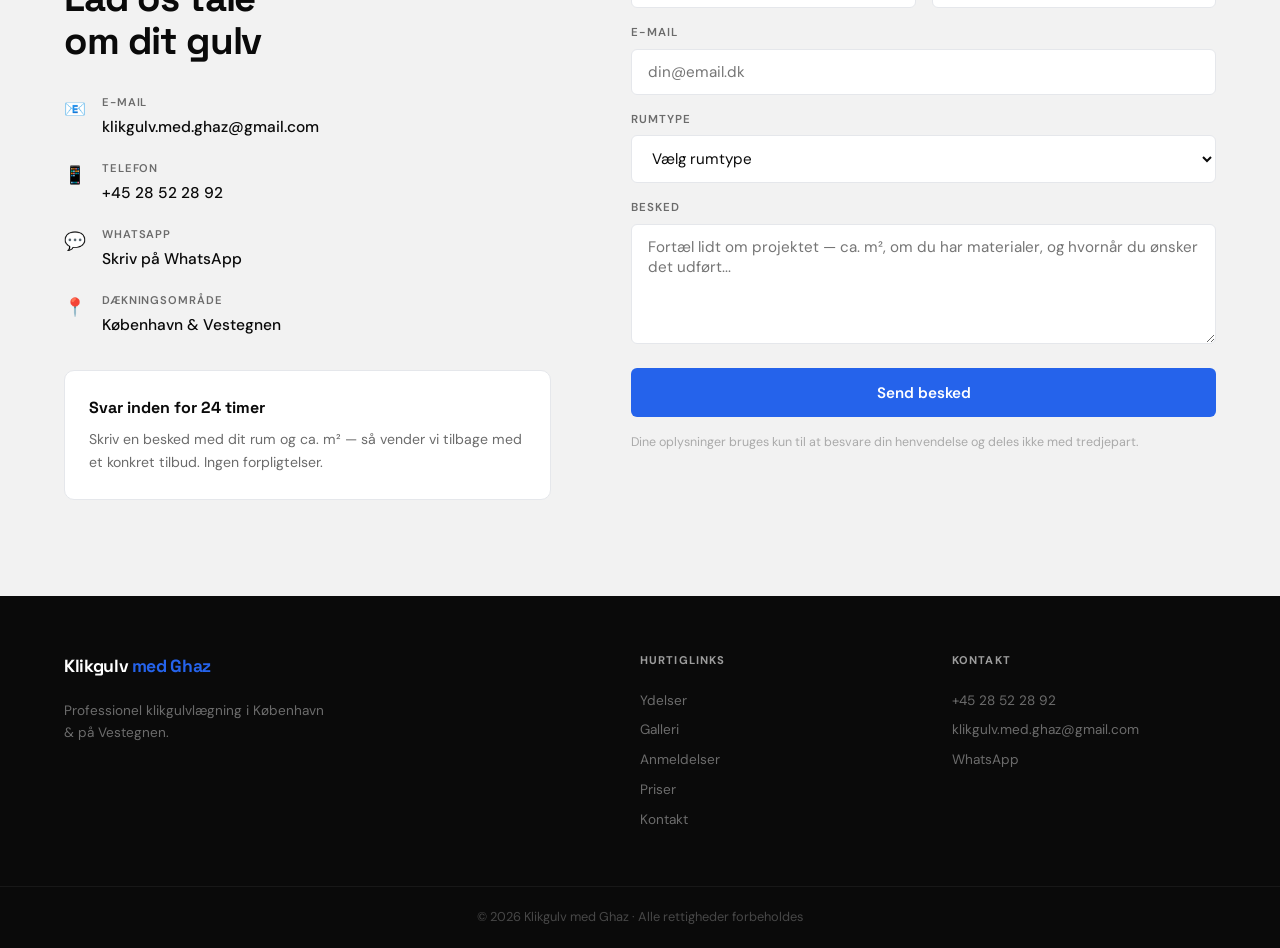
==== commit 34bddbdd: "Opdater pris til 250 kr/m² i hero, FAQ og schema" ====
--- a/index.html
+++ b/index.html
@@ -75,7 +75,7 @@
     "@type": "OfferCatalog",
     "name": "Klikgulv ydelser",
     "itemListElement": [
-      {"@type": "Offer", "itemOffered": {"@type": "Service", "name": "Lægning af klikgulv"}, "priceSpecification": {"@type": "UnitPriceSpecification", "price": "200", "priceCurrency": "DKK", "unitText": "m²"}},
+      {"@type": "Offer", "itemOffered": {"@type": "Service", "name": "Lægning af klikgulv"}, "priceSpecification": {"@type": "UnitPriceSpecification", "price": "250", "priceCurrency": "DKK", "unitText": "m²"}},
       {"@type": "Offer", "itemOffered": {"@type": "Service", "name": "Materialeafhentning"}}
     ]
   }
@@ -169,7 +169,7 @@
       <span>5 anmeldelser på Google</span>
     </div>
     <div class="hero-stats">
-      <div><div class="stat-tal" data-count="200" data-suffix=" kr">200 kr</div><div class="stat-label">Fra pr. m&sup2;</div></div>
+      <div><div class="stat-tal" data-count="250" data-suffix=" kr">250 kr</div><div class="stat-label">Fra pr. m&sup2;</div></div>
       <div><div class="stat-tal" data-count="8" data-suffix="+">8+</div><div class="stat-label">Års erfaring</div></div>
       <div><div class="stat-tal">1&ndash;5 dage</div><div class="stat-label">Typisk levering</div></div>
     </div>
@@ -572,7 +572,7 @@
         <span class="faq-pil" aria-hidden="true">&#8250;</span>
       </button>
       <div class="faq-svar">
-        Prisen starter fra 200 kr. pr. m² for selve lægningen. For et typisk 16 m² værelse koster det ca. 3.200 kr. hvis du selv har materialerne, eller 4.200 kr. inkl. materialeafhentning. Kontakt os for et gratis og præcist tilbud til dit specifikke projekt.
+        Prisen starter fra 250 kr. pr. m² for selve lægningen. For et typisk 16 m² værelse koster det ca. 4.000 kr. hvis du selv har materialerne, eller 4.800 kr. inkl. materialeafhentning. Kontakt os for et gratis og præcist tilbud til dit specifikke projekt.
       </div>
     </div>
     <div class="faq-punkt fade-ind">
--- a/style.css
+++ b/style.css
@@ -901,6 +901,19 @@
   font-weight: 700; color: var(--accent);
   text-transform: none; letter-spacing: 0;
 }
+.b-valgt-rum {
+  font-size: .78rem; color: rgba(255,255,255,.35);
+  text-transform: none; letter-spacing: 0;
+  font-weight: 400;
+}
+.b-valg-hel {
+  background: rgba(37,99,235,.08) !important;
+  border-color: rgba(37,99,235,.2) !important;
+}
+.b-valg-hel.aktiv {
+  background: var(--accent) !important;
+  border-color: var(--accent) !important;
+}
 
 /* Rumtype grid */
 .beregner-valg-grid {
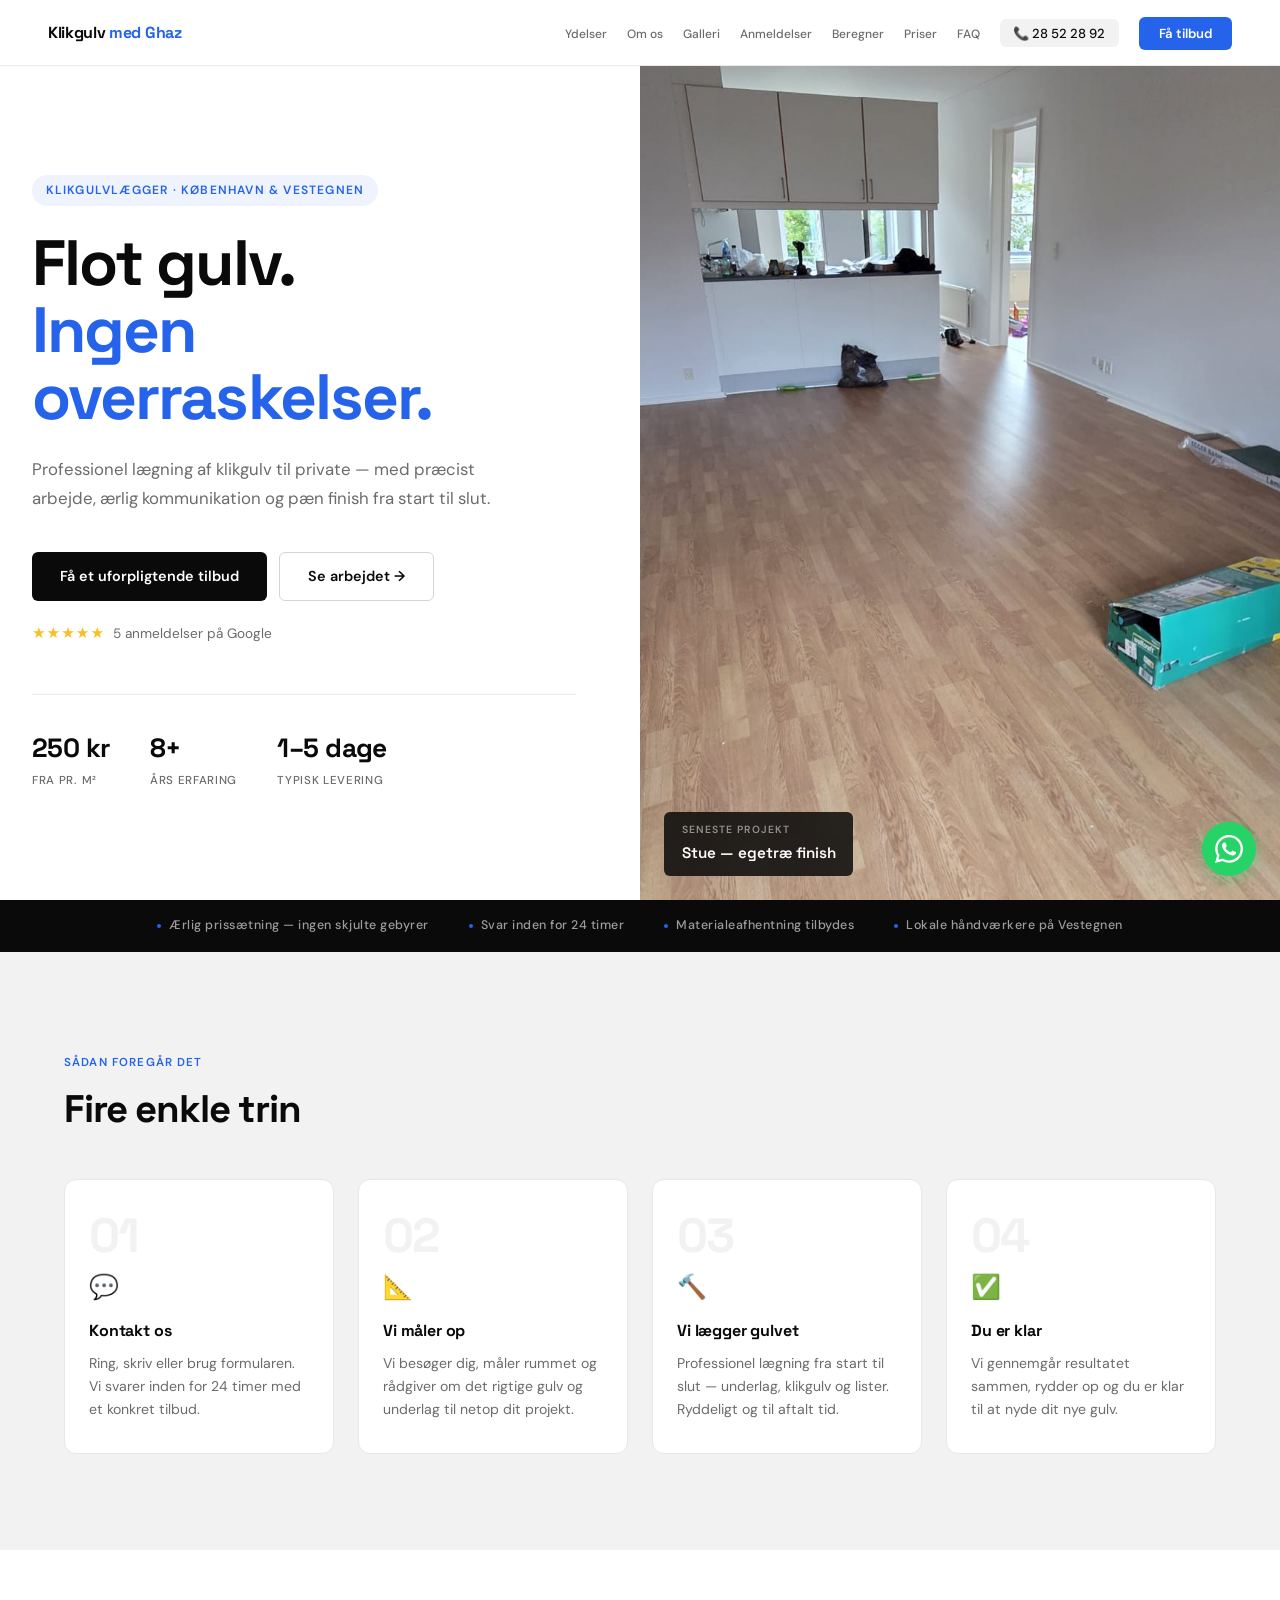
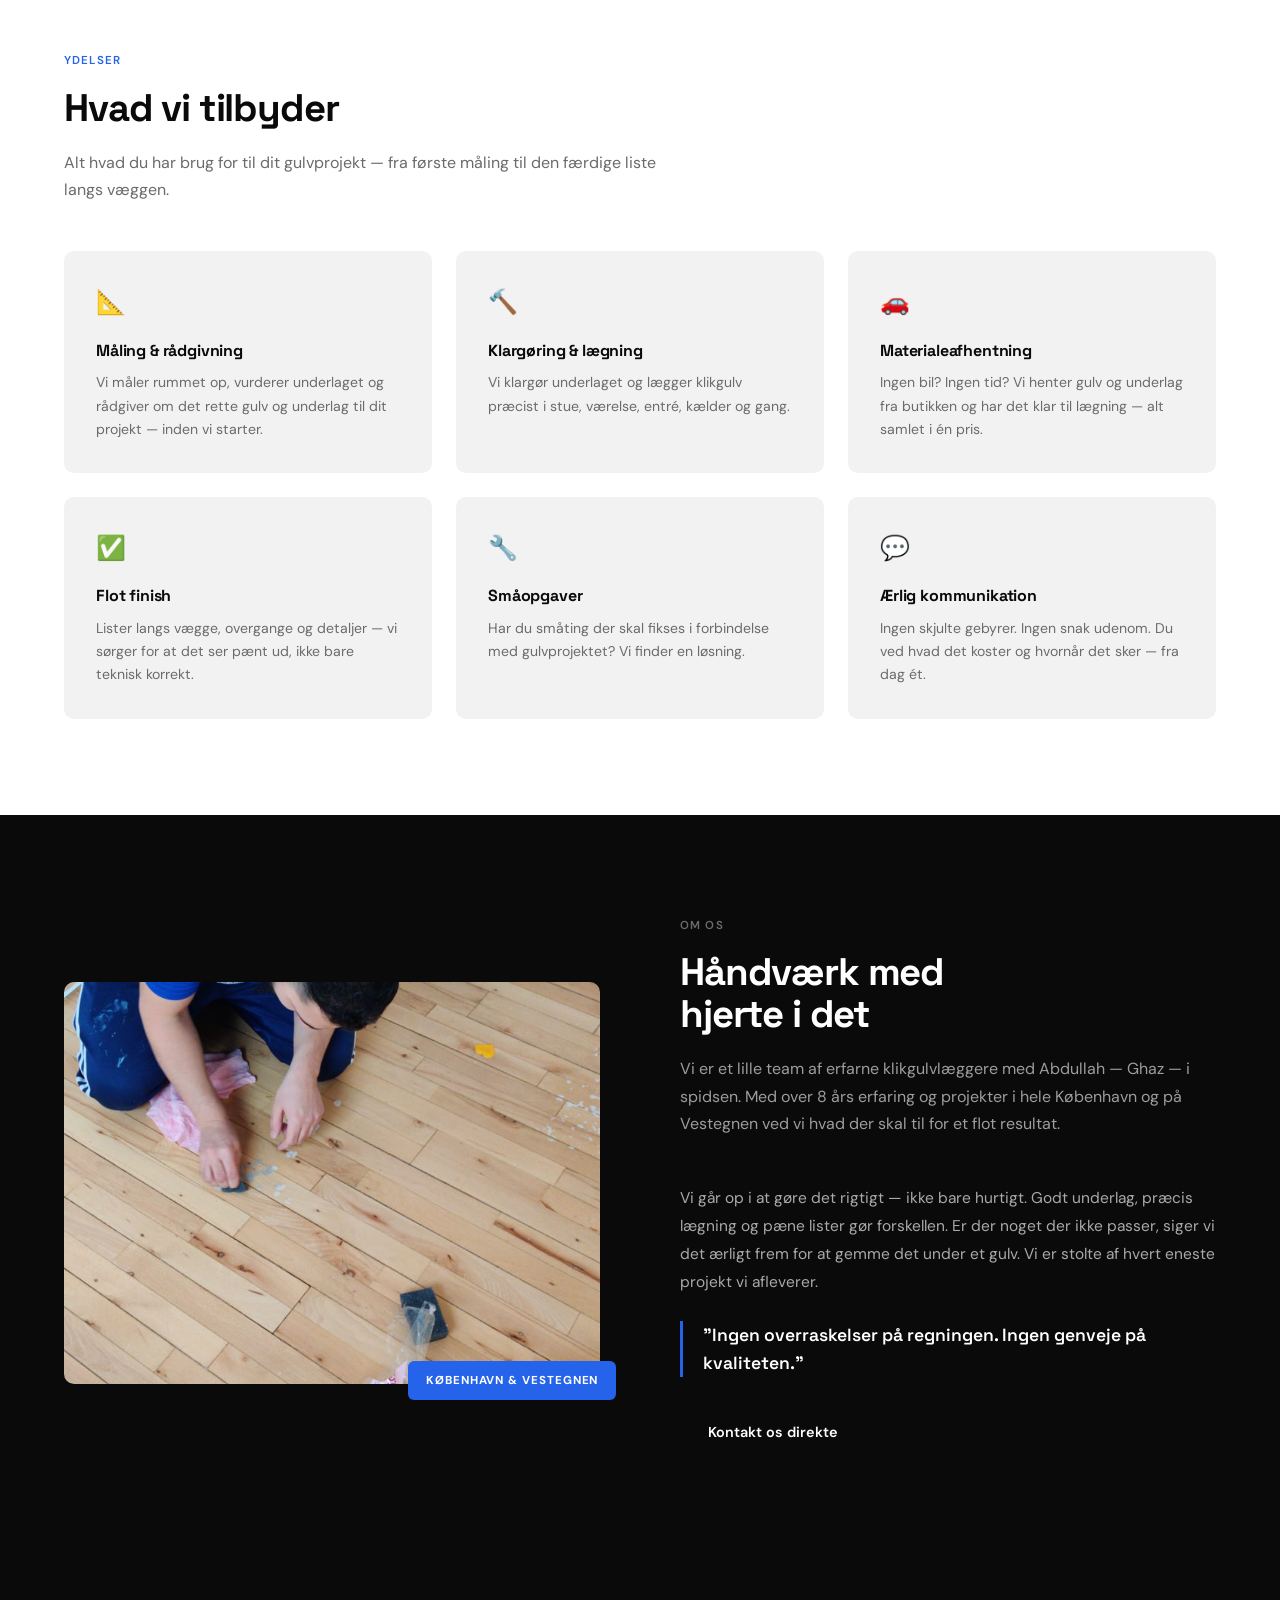
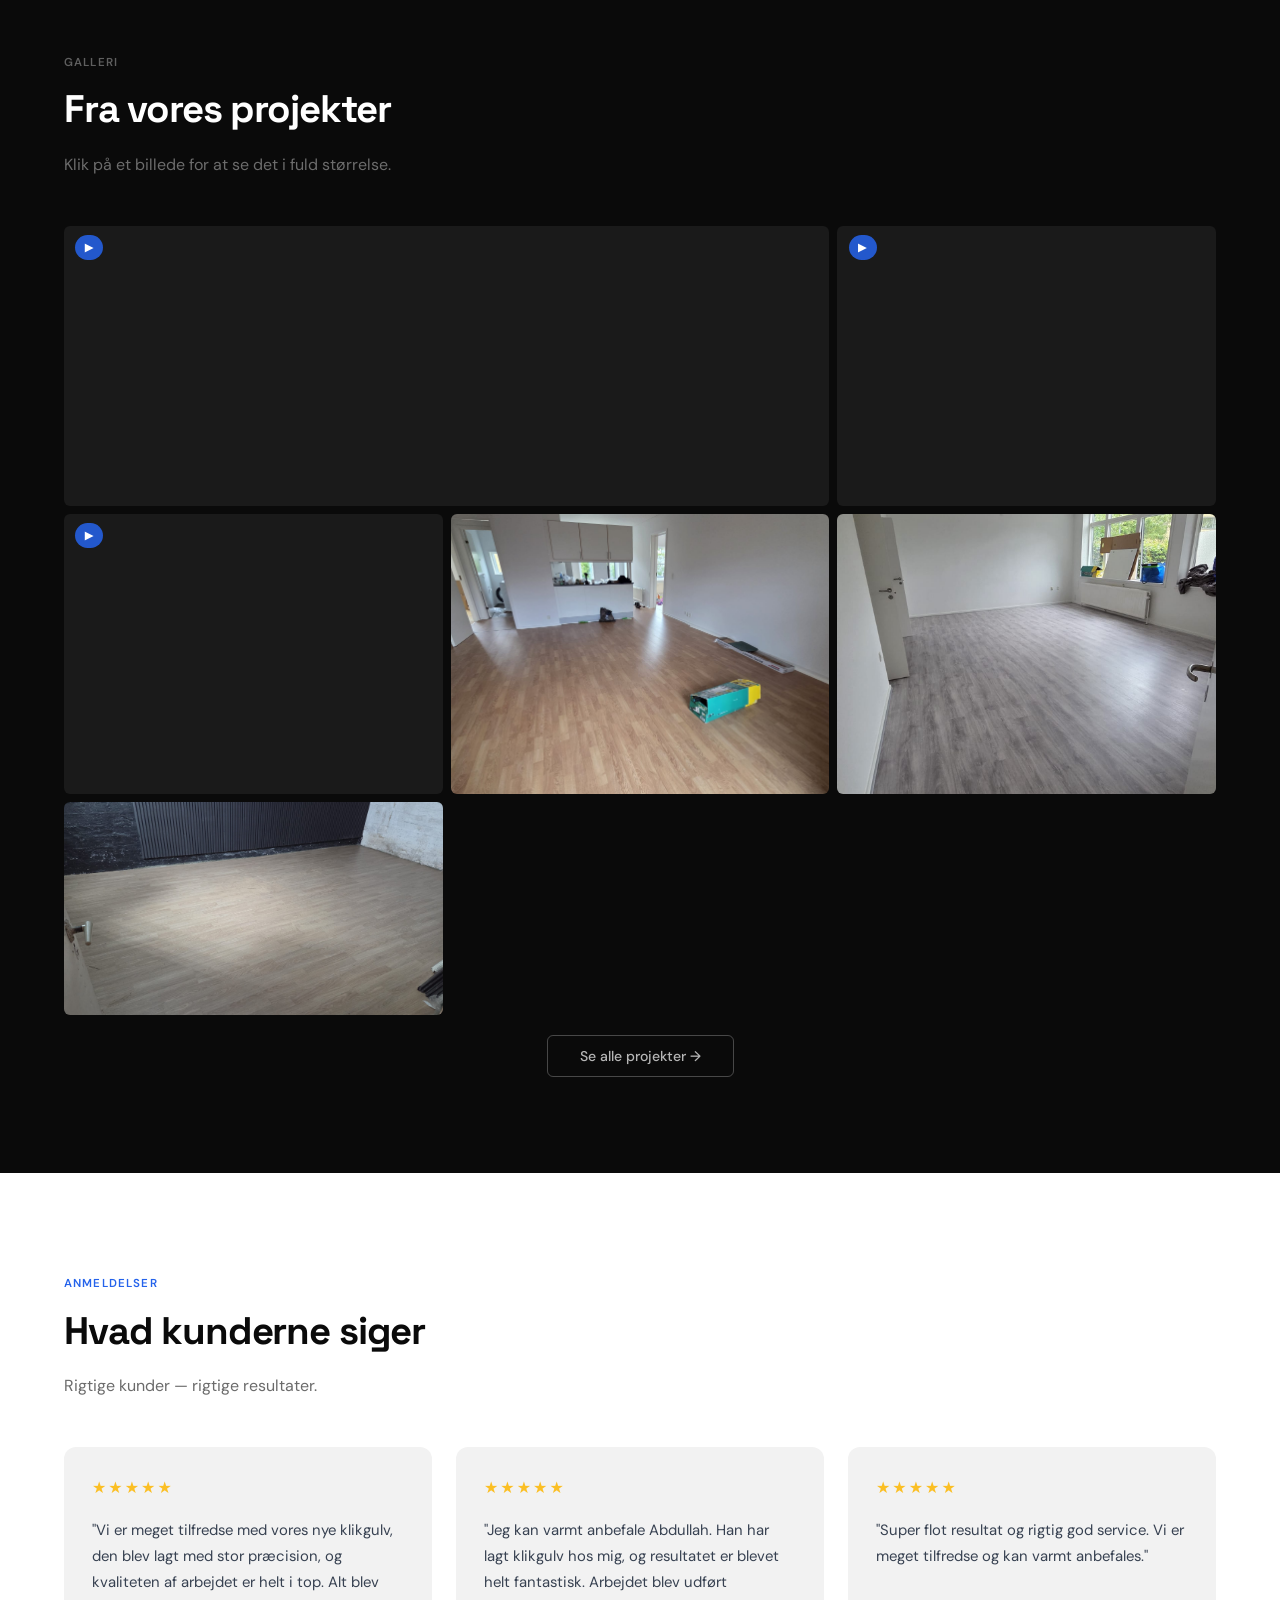
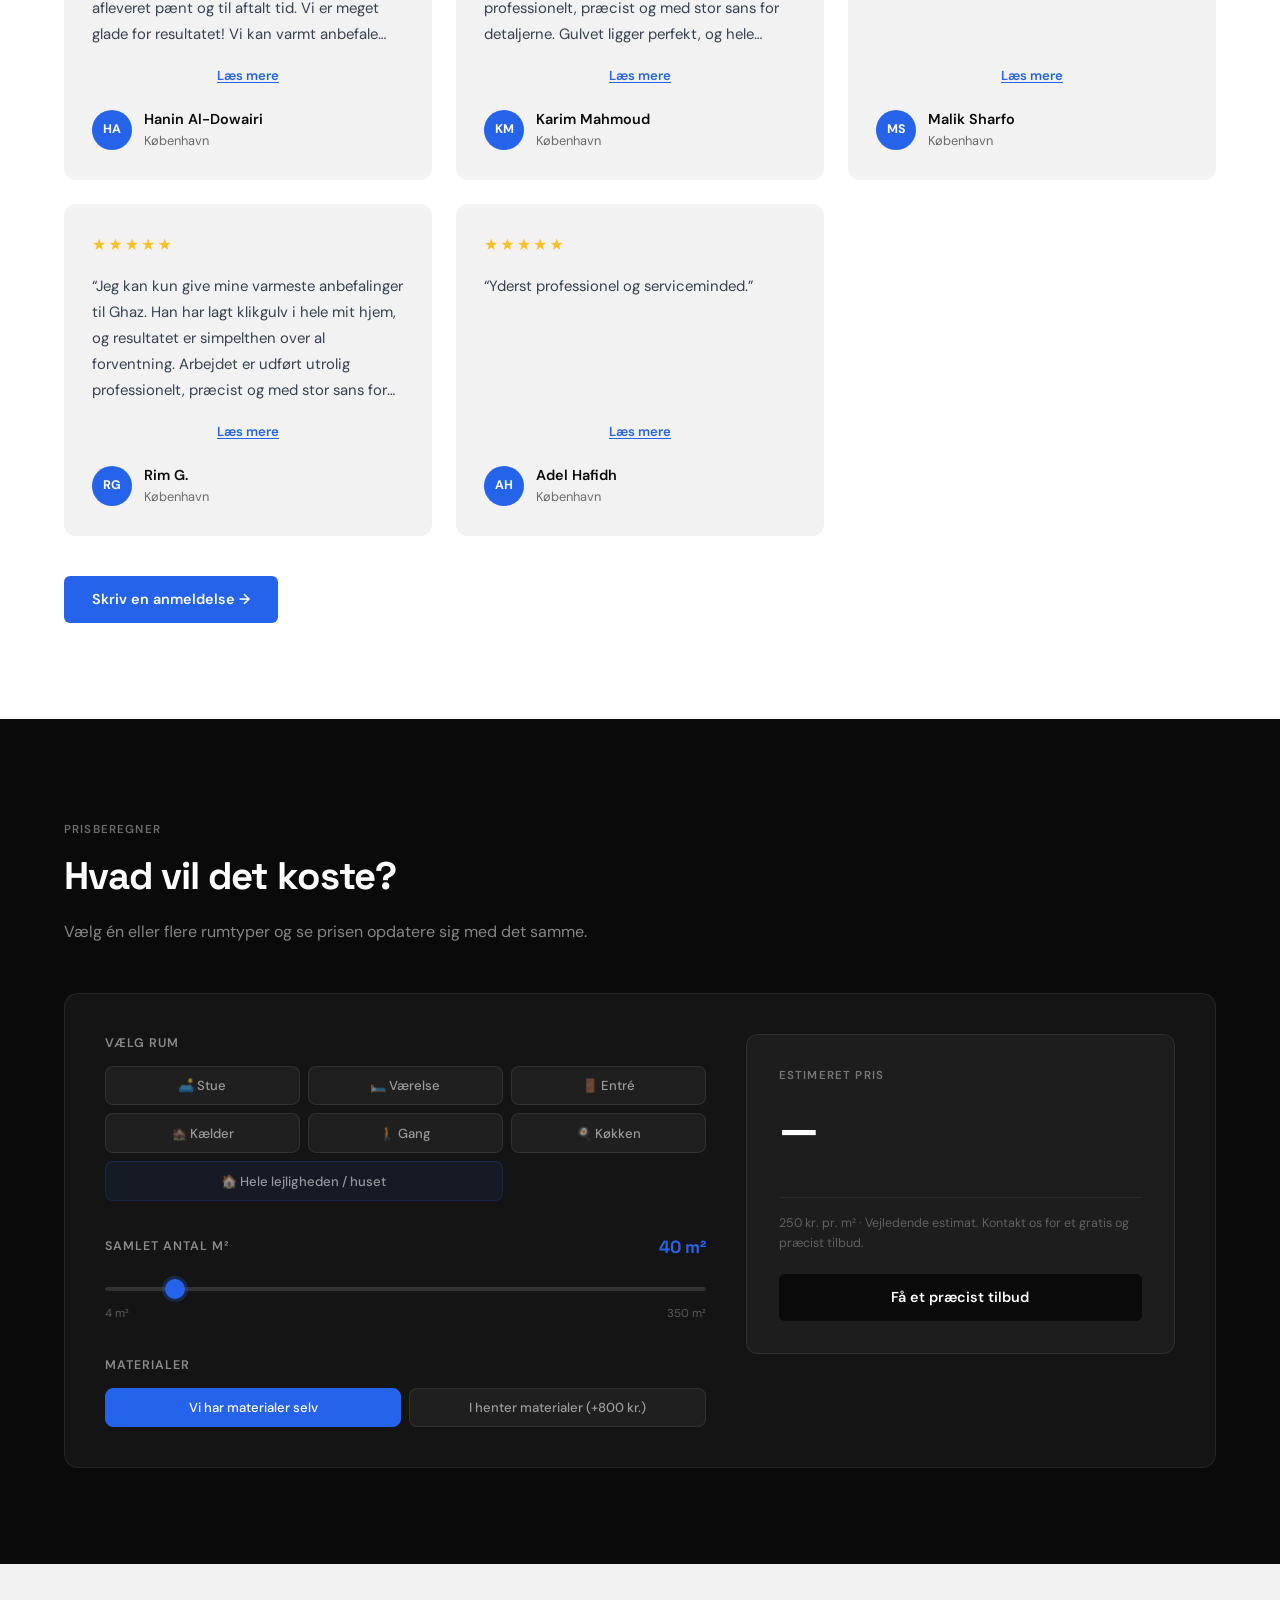
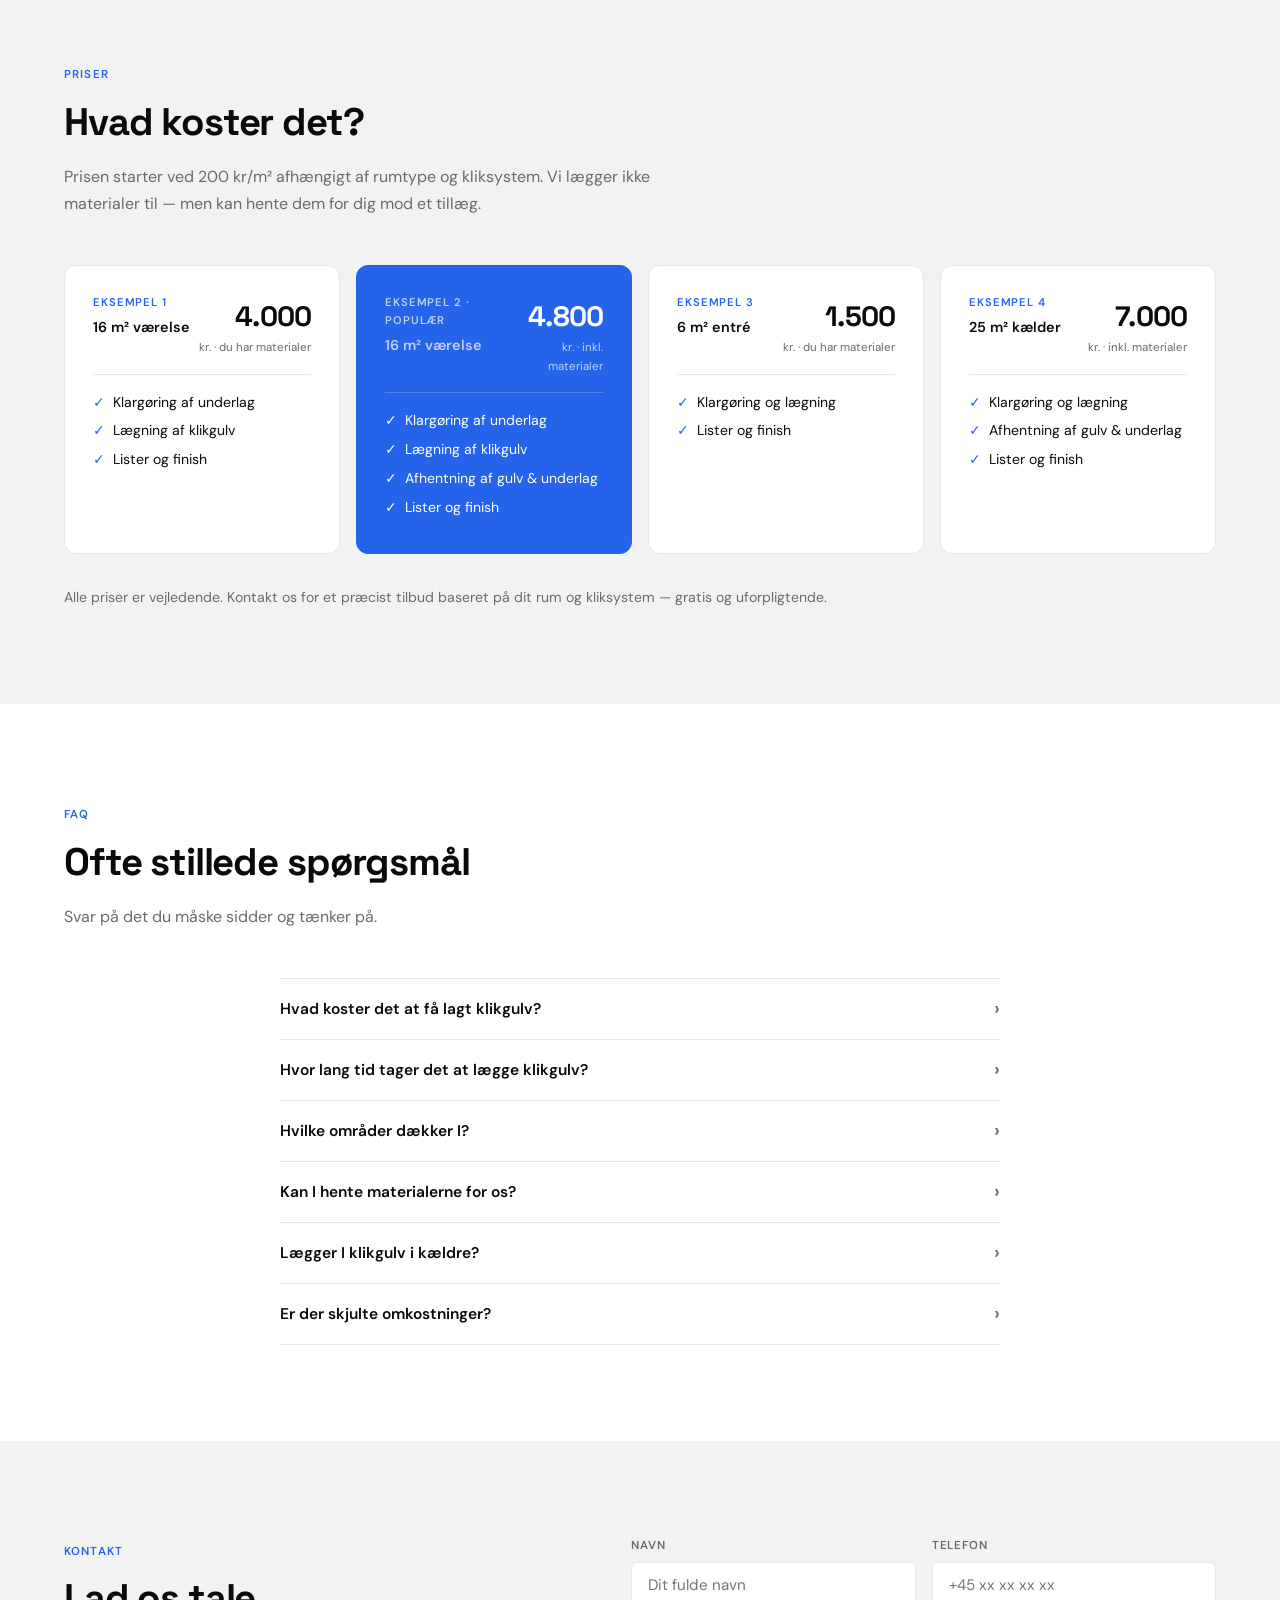
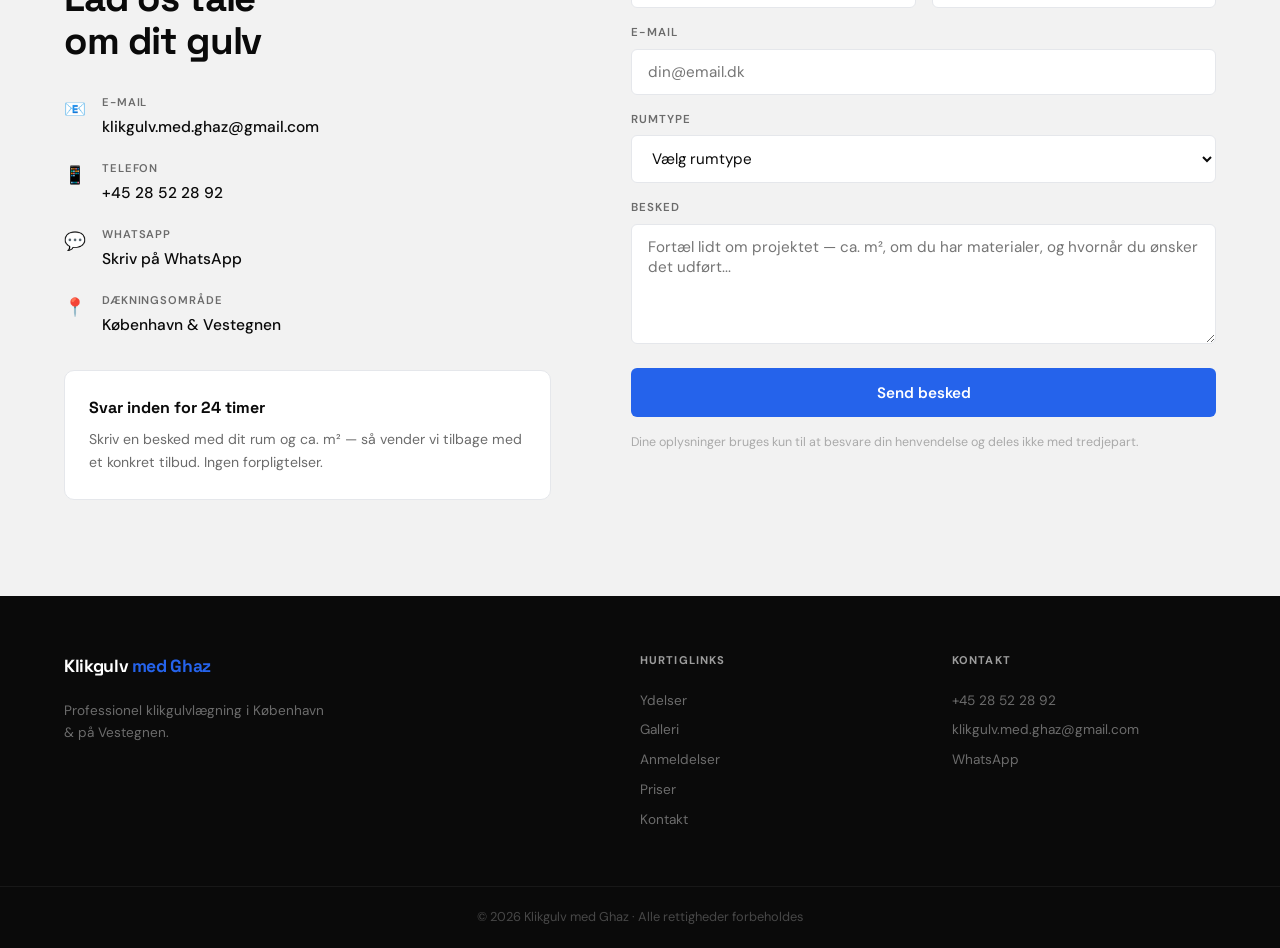
==== commit 6ec4d0ac: "Opdater priseksempler til 250 kr/m²" ====
--- a/index.html
+++ b/index.html
@@ -511,7 +511,7 @@
     <div class="pris-kort fade-ind">
       <div class="pris-række">
         <div><div class="pris-tag">Eksempel 1</div><div class="pris-rum">16 m&sup2; værelse</div></div>
-        <div><div class="pris-beløb">3.200</div><div class="pris-note">kr. &middot; du har materialer</div></div>
+        <div><div class="pris-beløb">4.000</div><div class="pris-note">kr. &middot; du har materialer</div></div>
       </div>
       <hr class="pris-linje">
       <div class="pris-inkluderet">
@@ -523,7 +523,7 @@
     <div class="pris-kort fremhævet fade-ind">
       <div class="pris-række">
         <div><div class="pris-tag">Eksempel 2 &middot; Populær</div><div class="pris-rum">16 m&sup2; værelse</div></div>
-        <div><div class="pris-beløb">4.200</div><div class="pris-note">kr. &middot; inkl. materialer</div></div>
+        <div><div class="pris-beløb">4.800</div><div class="pris-note">kr. &middot; inkl. materialer</div></div>
       </div>
       <hr class="pris-linje">
       <div class="pris-inkluderet">
@@ -547,7 +547,7 @@
     <div class="pris-kort fade-ind">
       <div class="pris-række">
         <div><div class="pris-tag">Eksempel 4</div><div class="pris-rum">25 m&sup2; kælder</div></div>
-        <div><div class="pris-beløb">6.000</div><div class="pris-note">kr. &middot; inkl. materialer</div></div>
+        <div><div class="pris-beløb">7.000</div><div class="pris-note">kr. &middot; inkl. materialer</div></div>
       </div>
       <hr class="pris-linje">
       <div class="pris-inkluderet">
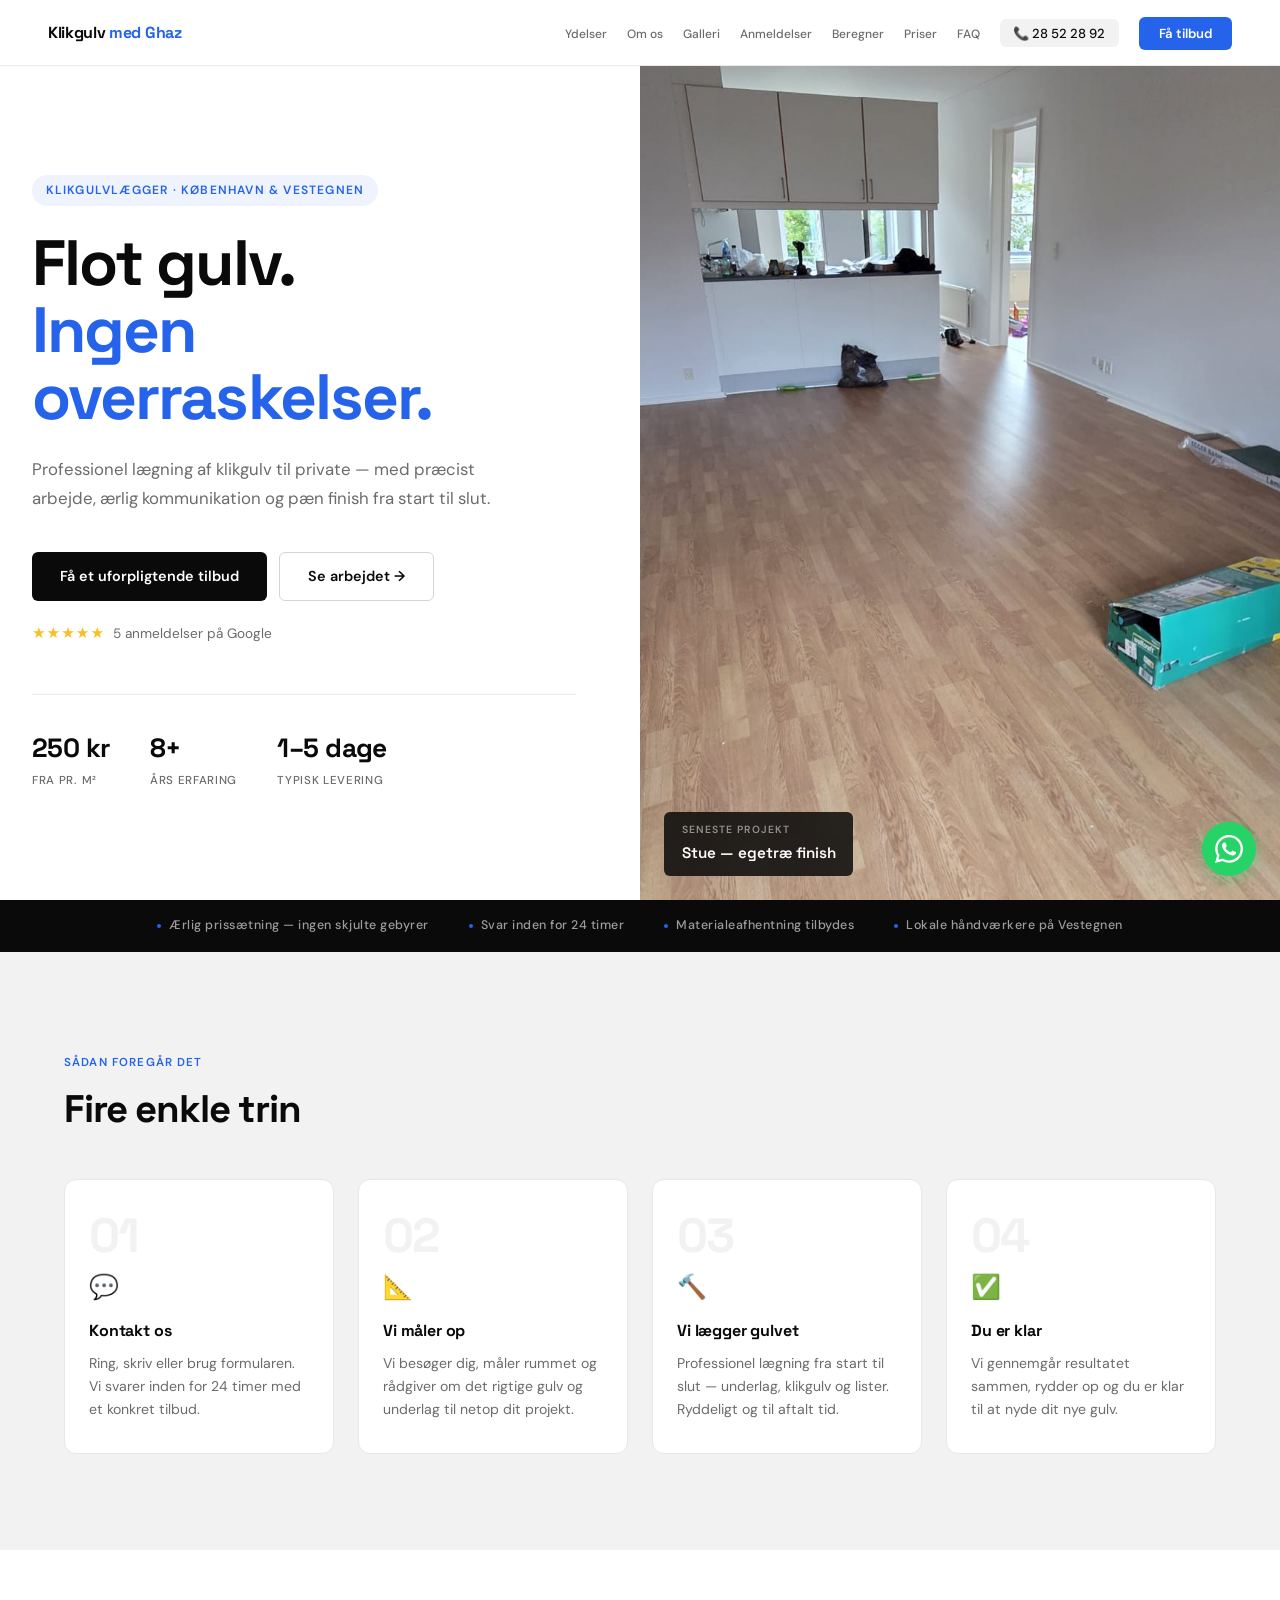
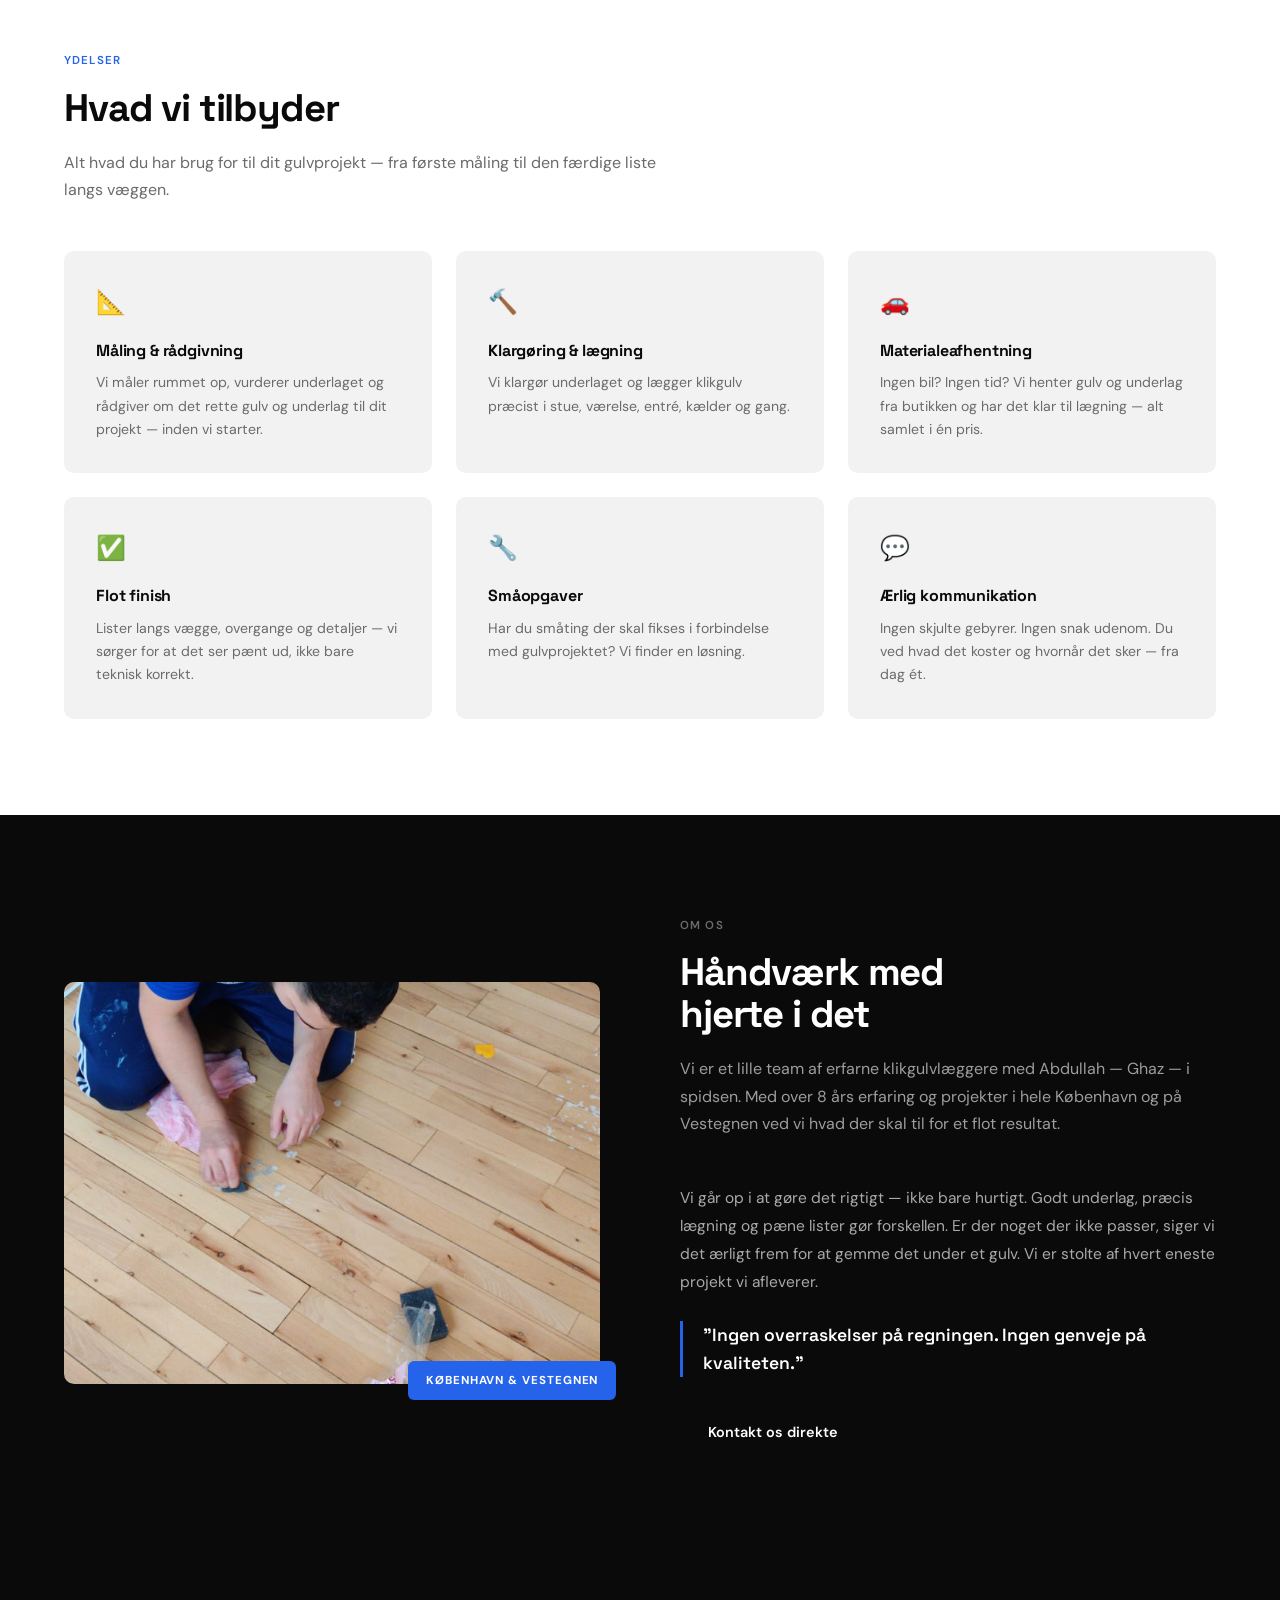
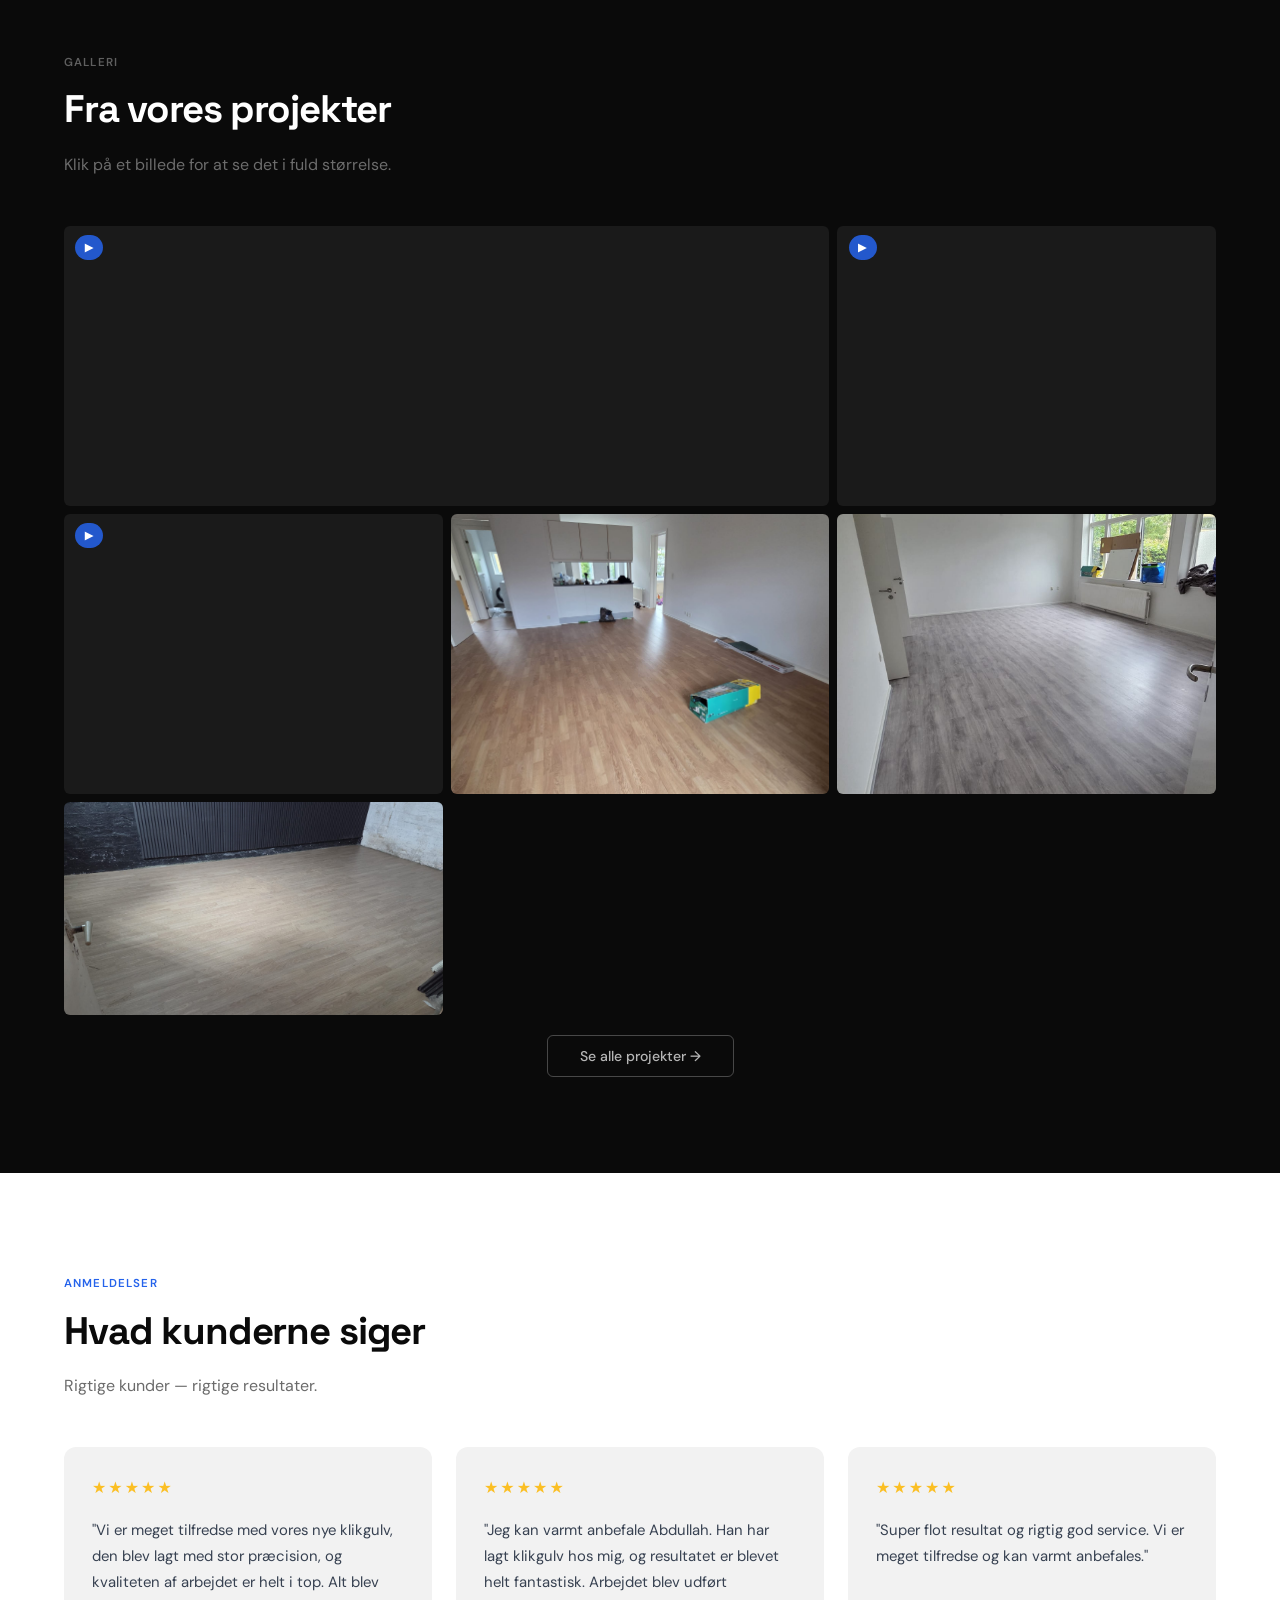
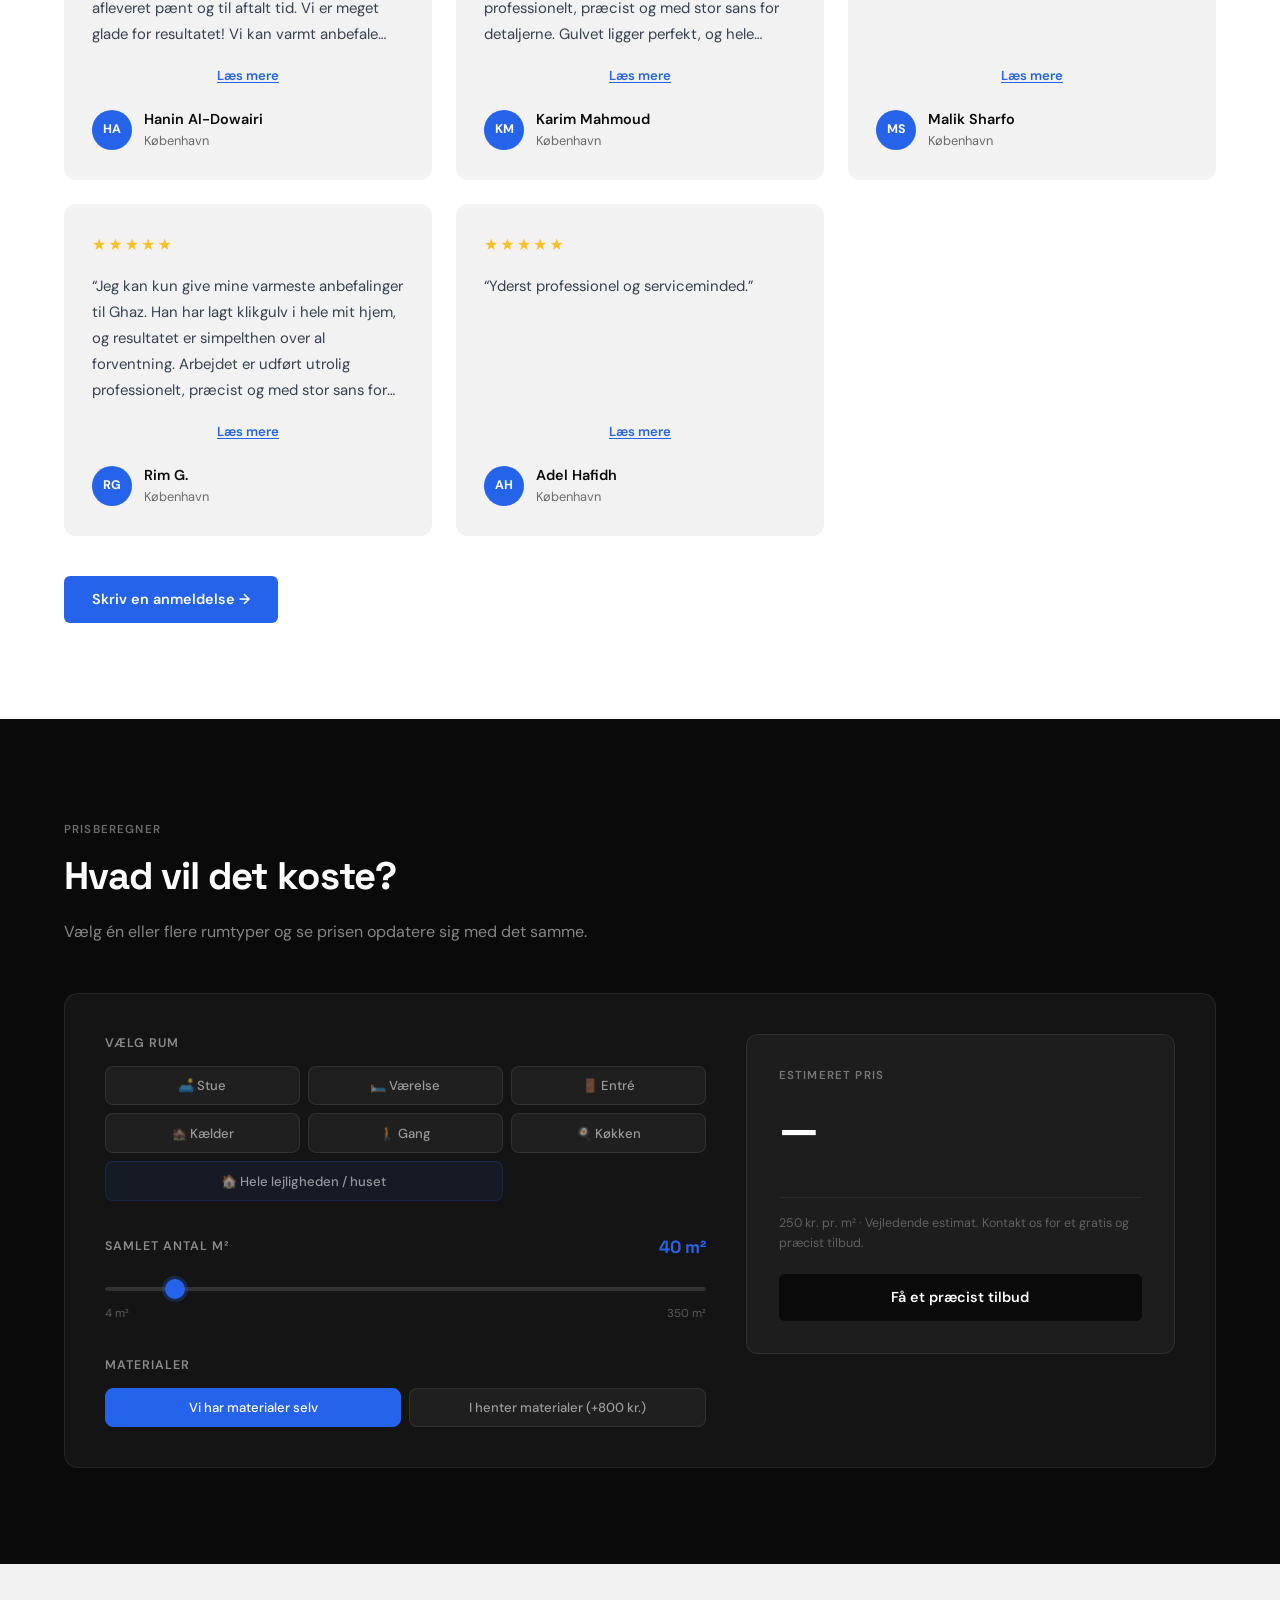
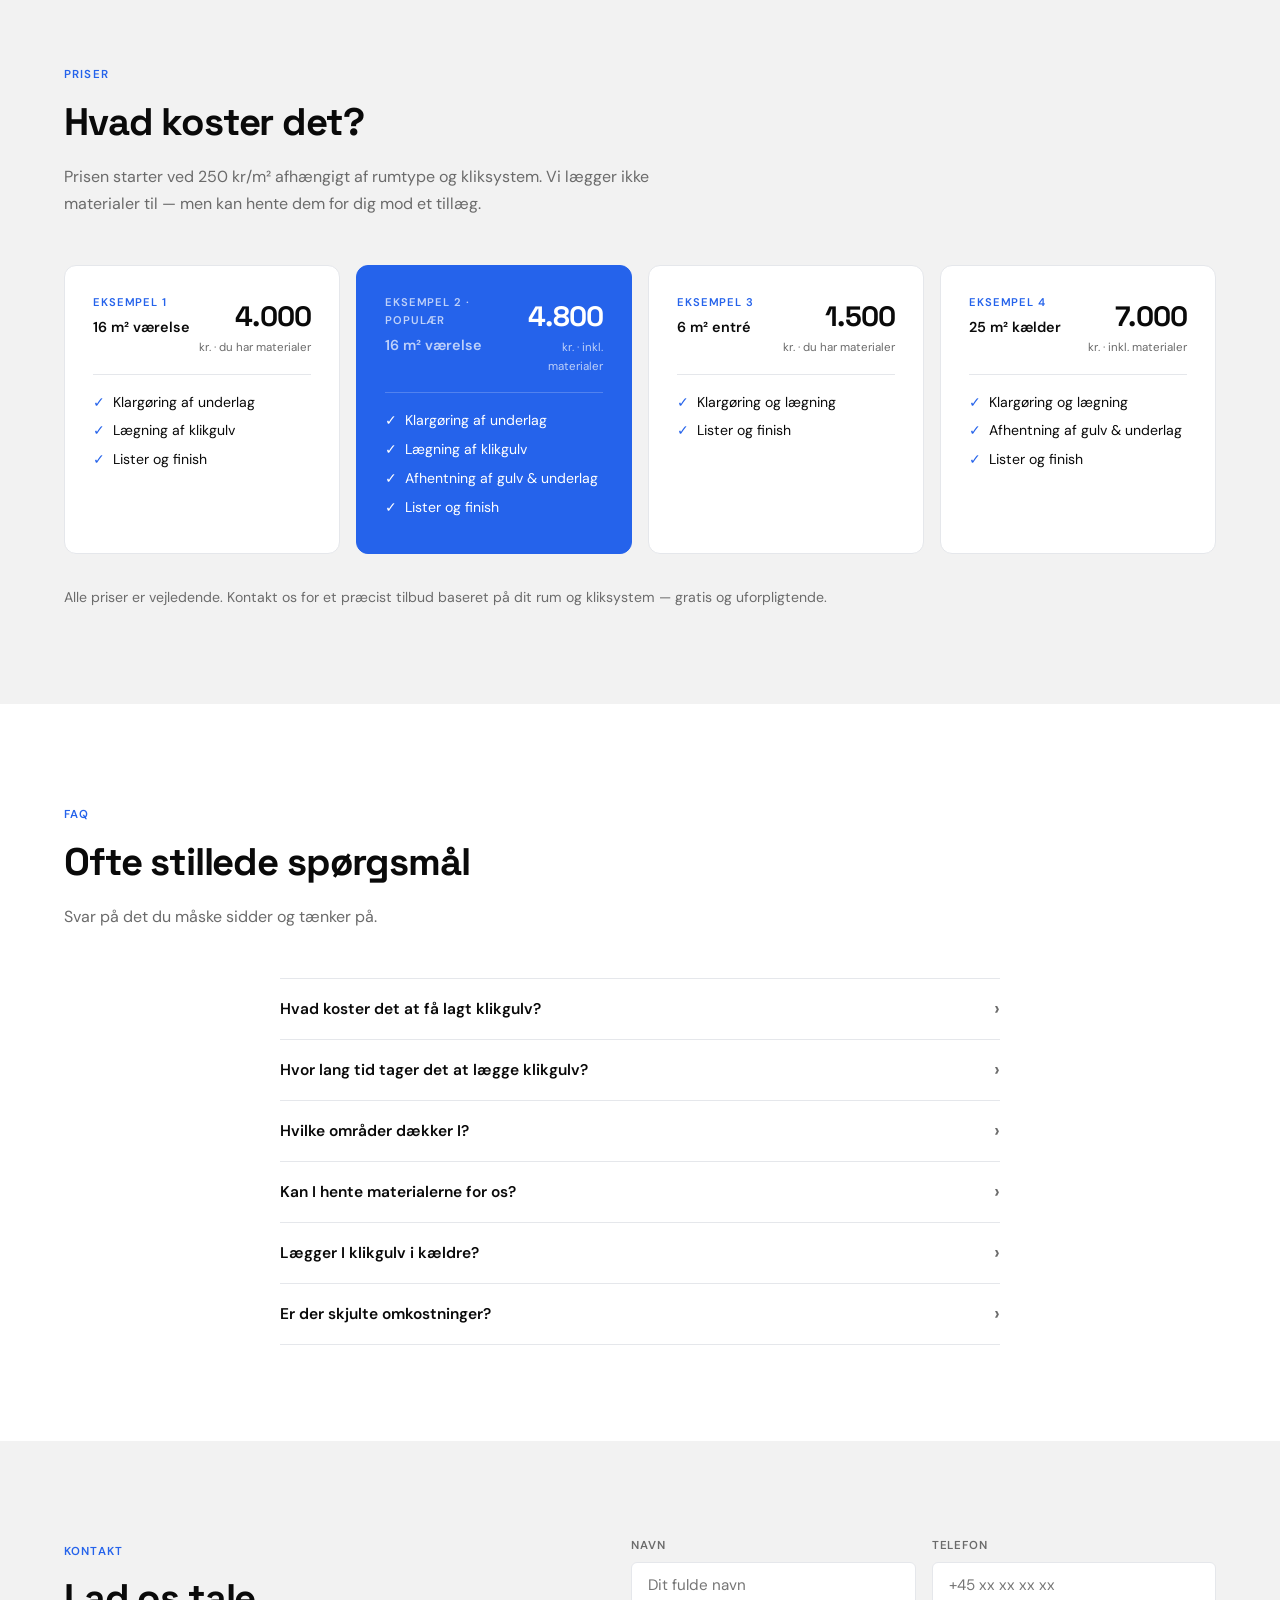
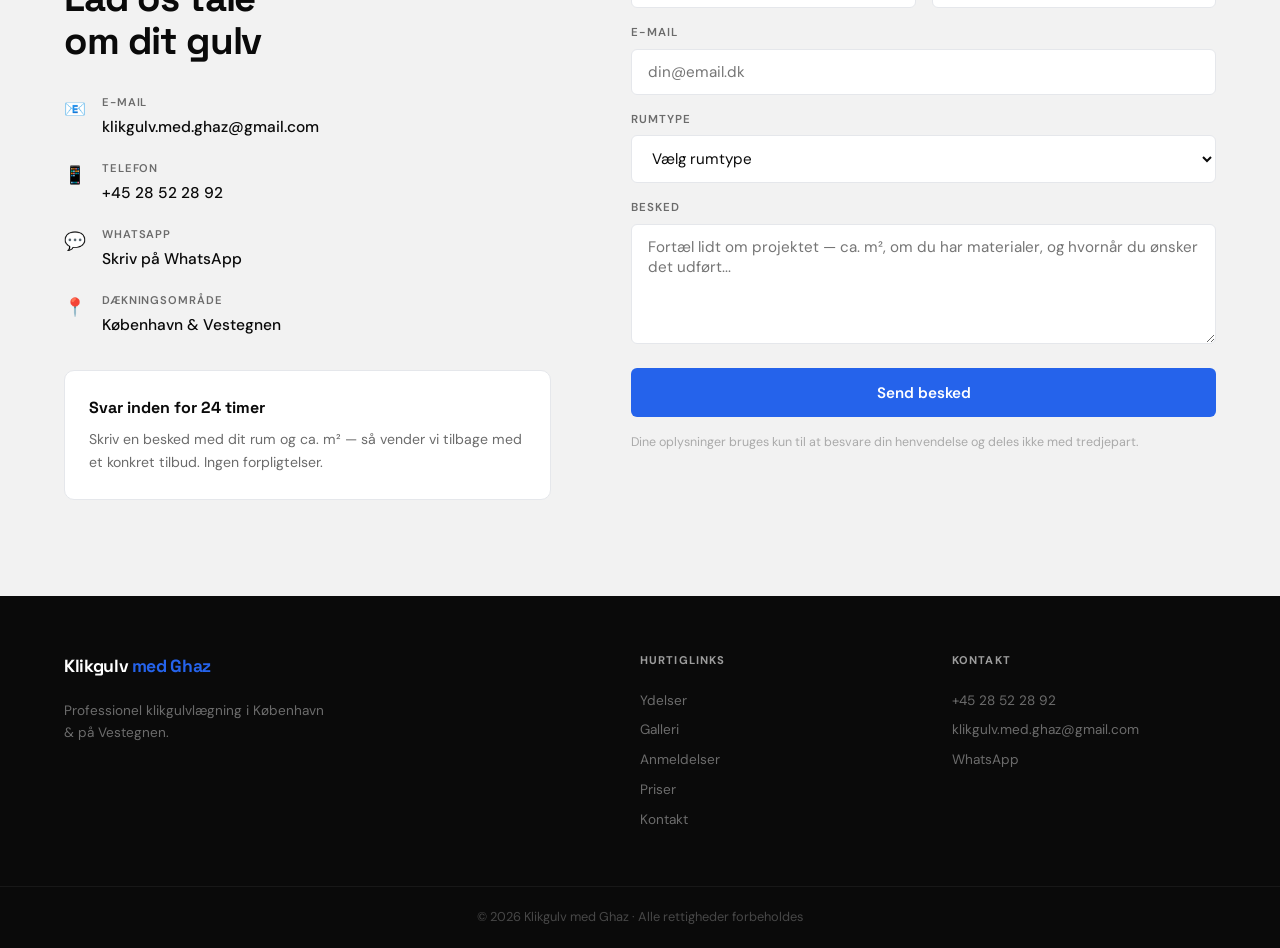
==== commit 997a2538: "Fix alle resterende 200 kr referencer til 250 kr" ====
--- a/index.html
+++ b/index.html
@@ -89,7 +89,7 @@
     {
       "@type": "Question",
       "name": "Hvad koster det at få lagt klikgulv?",
-      "acceptedAnswer": {"@type": "Answer", "text": "Prisen starter fra 200 kr. pr. m² for lægning. For et typisk 16 m² værelse koster lægning inkl. materialeafhentning ca. 4.200 kr. Kontakt os for et præcist tilbud."}
+      "acceptedAnswer": {"@type": "Answer", "text": "Prisen starter fra 250 kr. pr. m² for selve lægningen. For et typisk 16 m² værelse koster det ca. 4.000 kr. hvis du selv har materialerne, eller 4.800 kr. inkl. materialeafhentning. Kontakt os for et gratis og præcist tilbud."}
     },
     {
       "@type": "Question",
@@ -506,7 +506,7 @@
 <section class="sektion priser" id="priser">
   <div class="sektion-øjenbryn">Priser</div>
   <h2 class="sektion-titel">Hvad koster det?</h2>
-  <p class="sektion-undertekst">Prisen starter ved 200 kr/m&sup2; afhængigt af rumtype og kliksystem. Vi lægger ikke materialer til &mdash; men kan hente dem for dig mod et tillæg.</p>
+  <p class="sektion-undertekst">Prisen starter ved 250 kr/m&sup2; afhængigt af rumtype og kliksystem. Vi lægger ikke materialer til &mdash; men kan hente dem for dig mod et tillæg.</p>
   <div class="pris-grid">
     <div class="pris-kort fade-ind">
       <div class="pris-række">
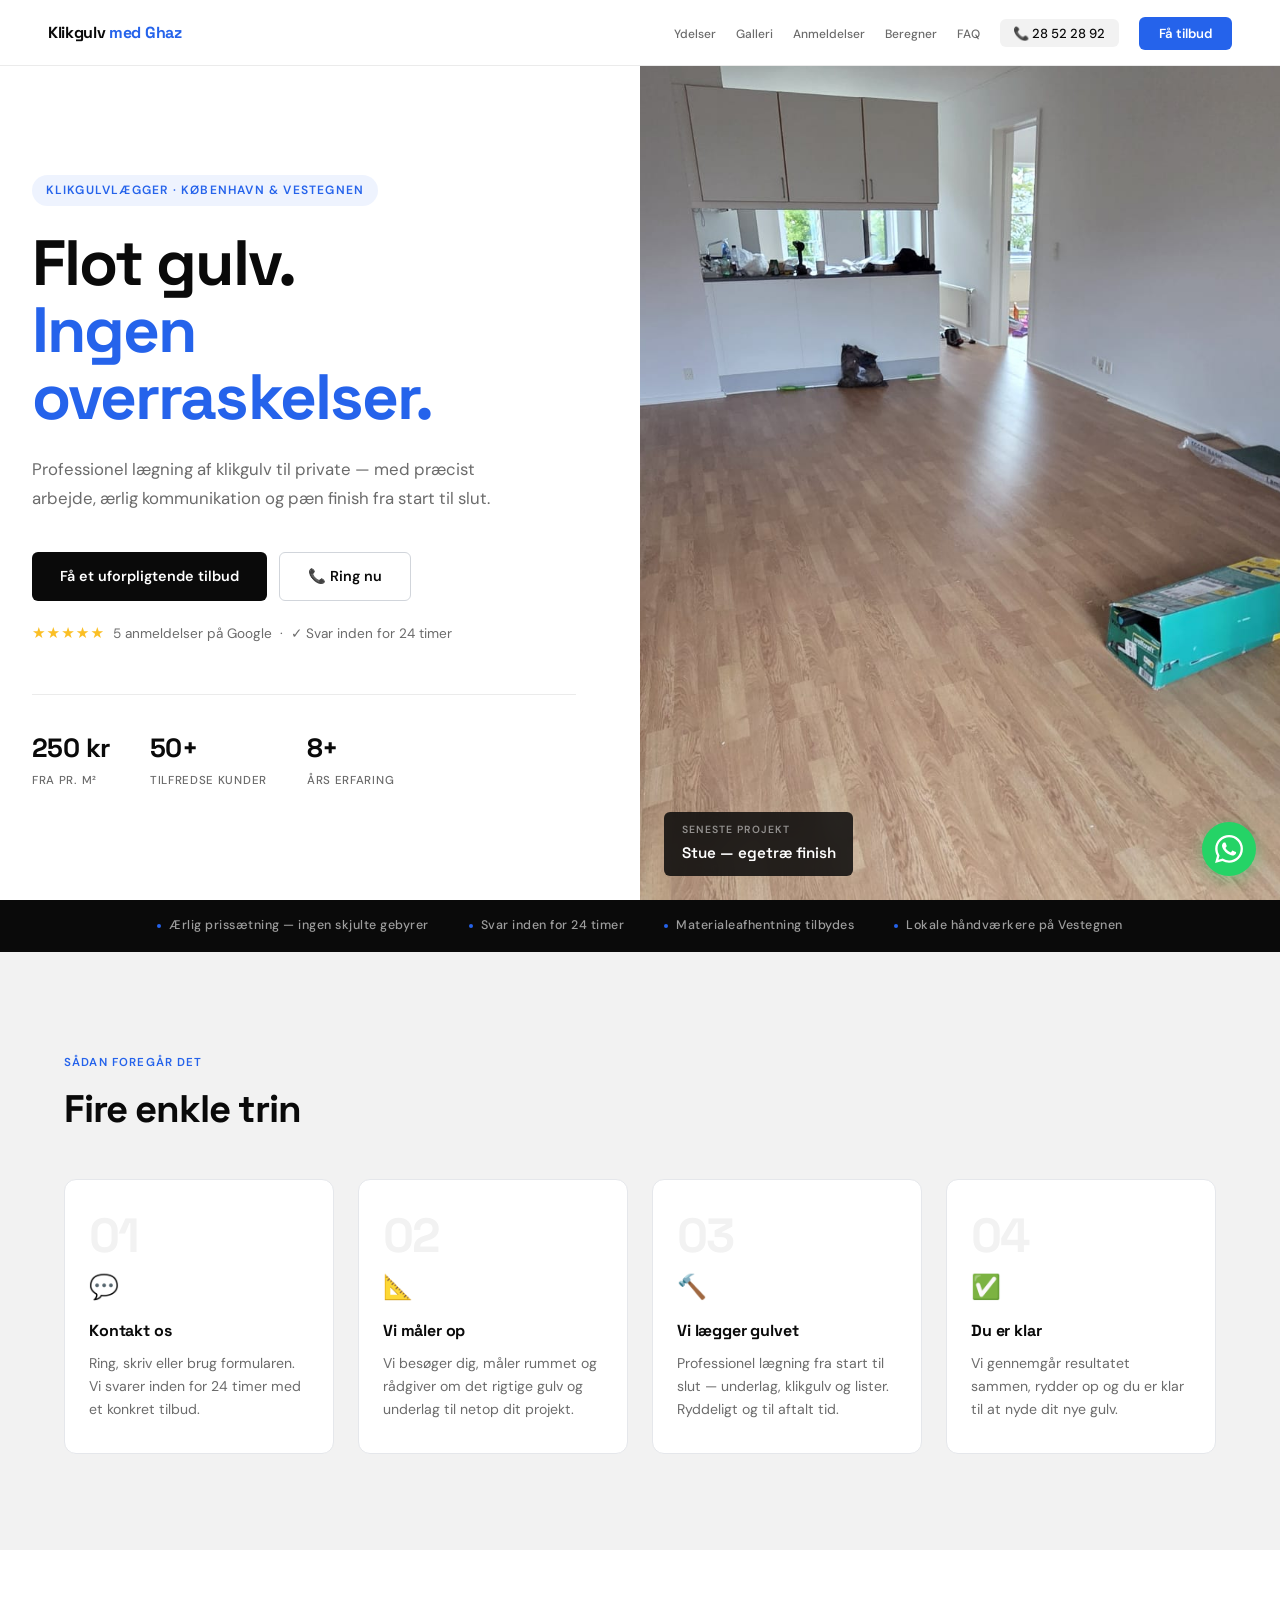
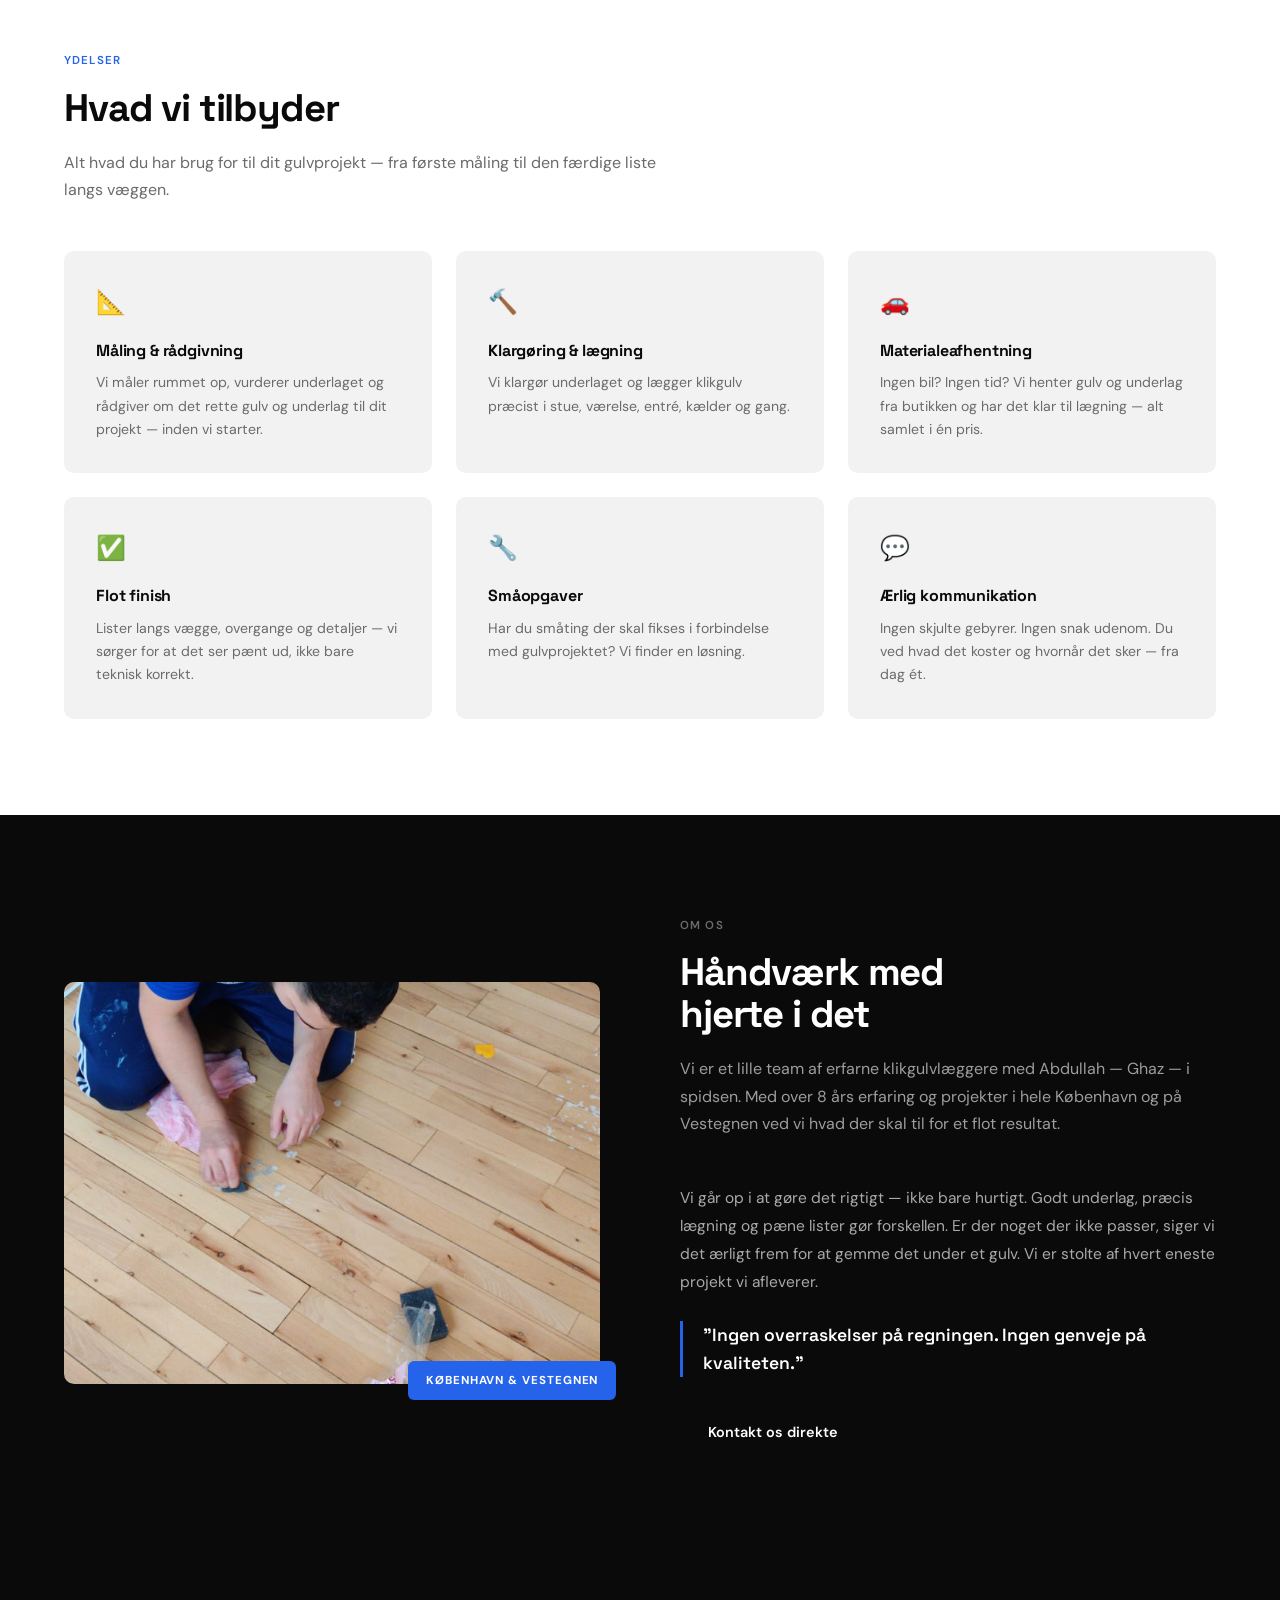
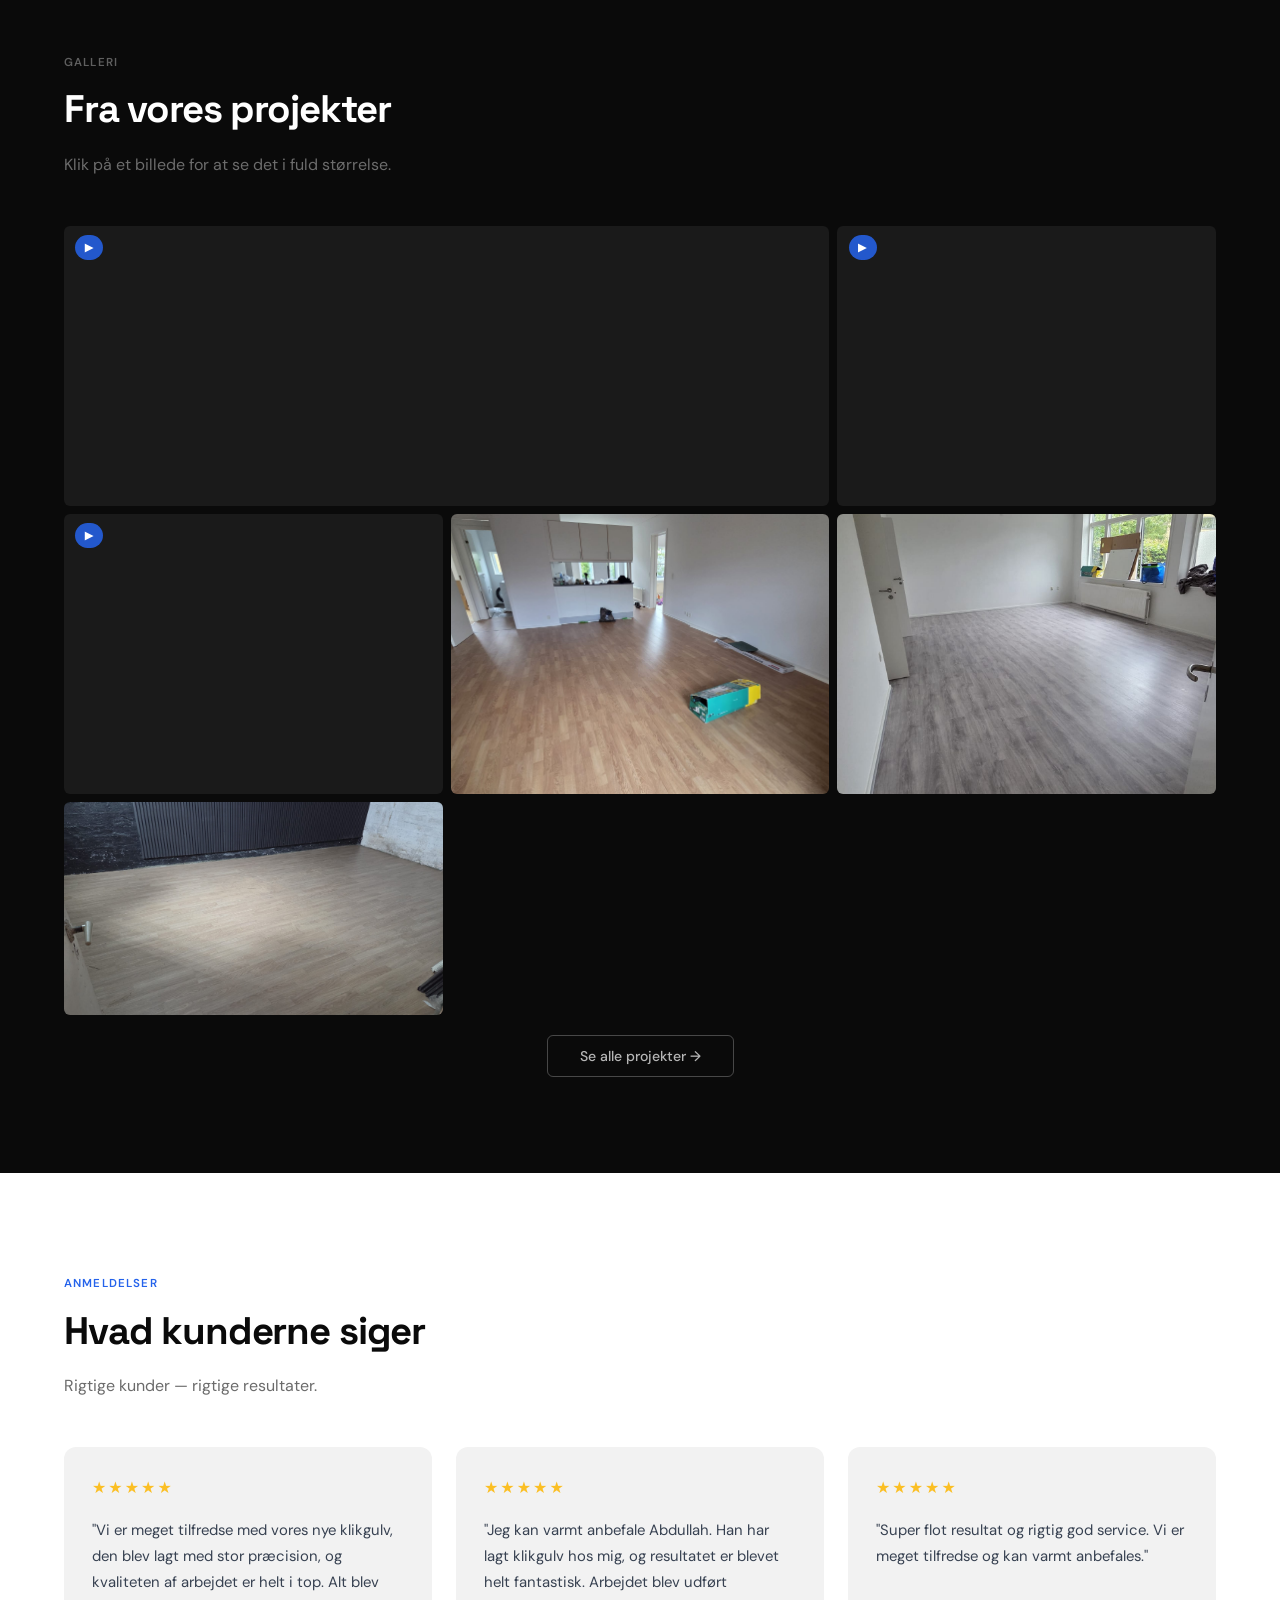
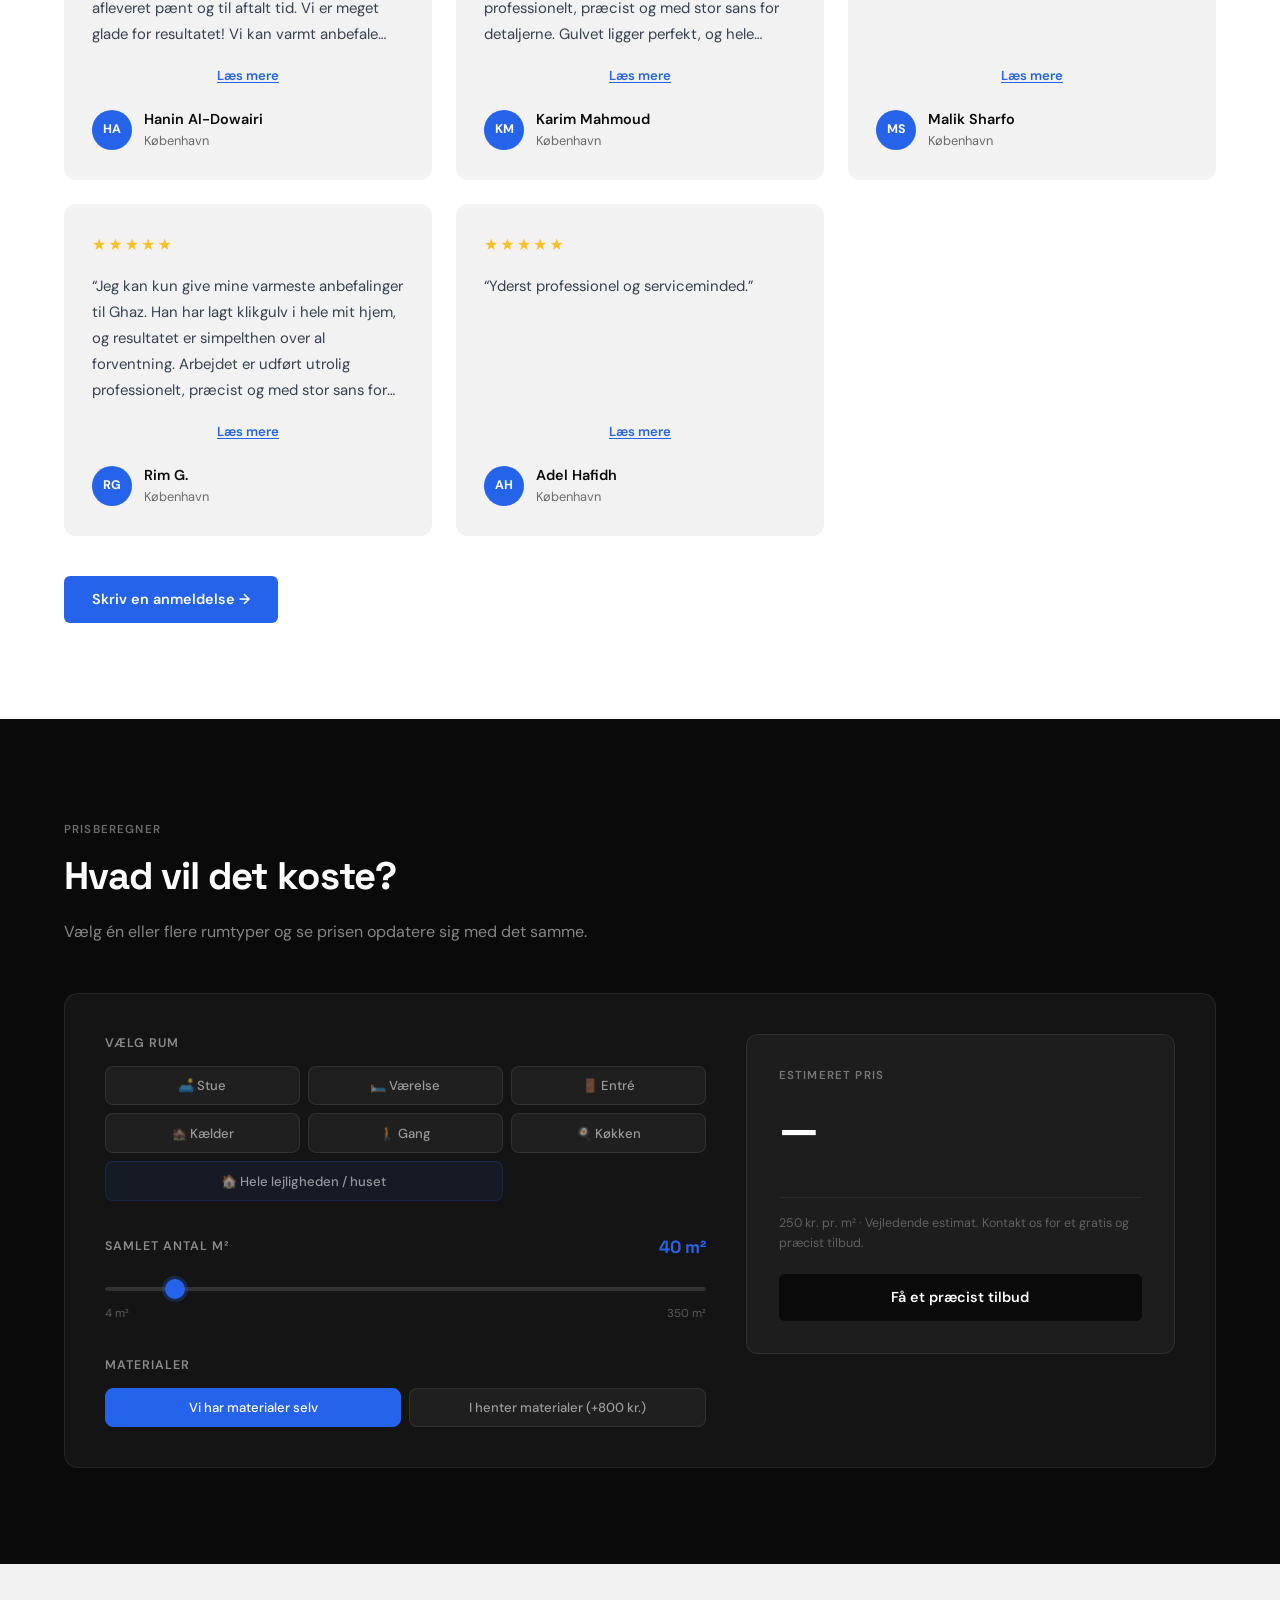
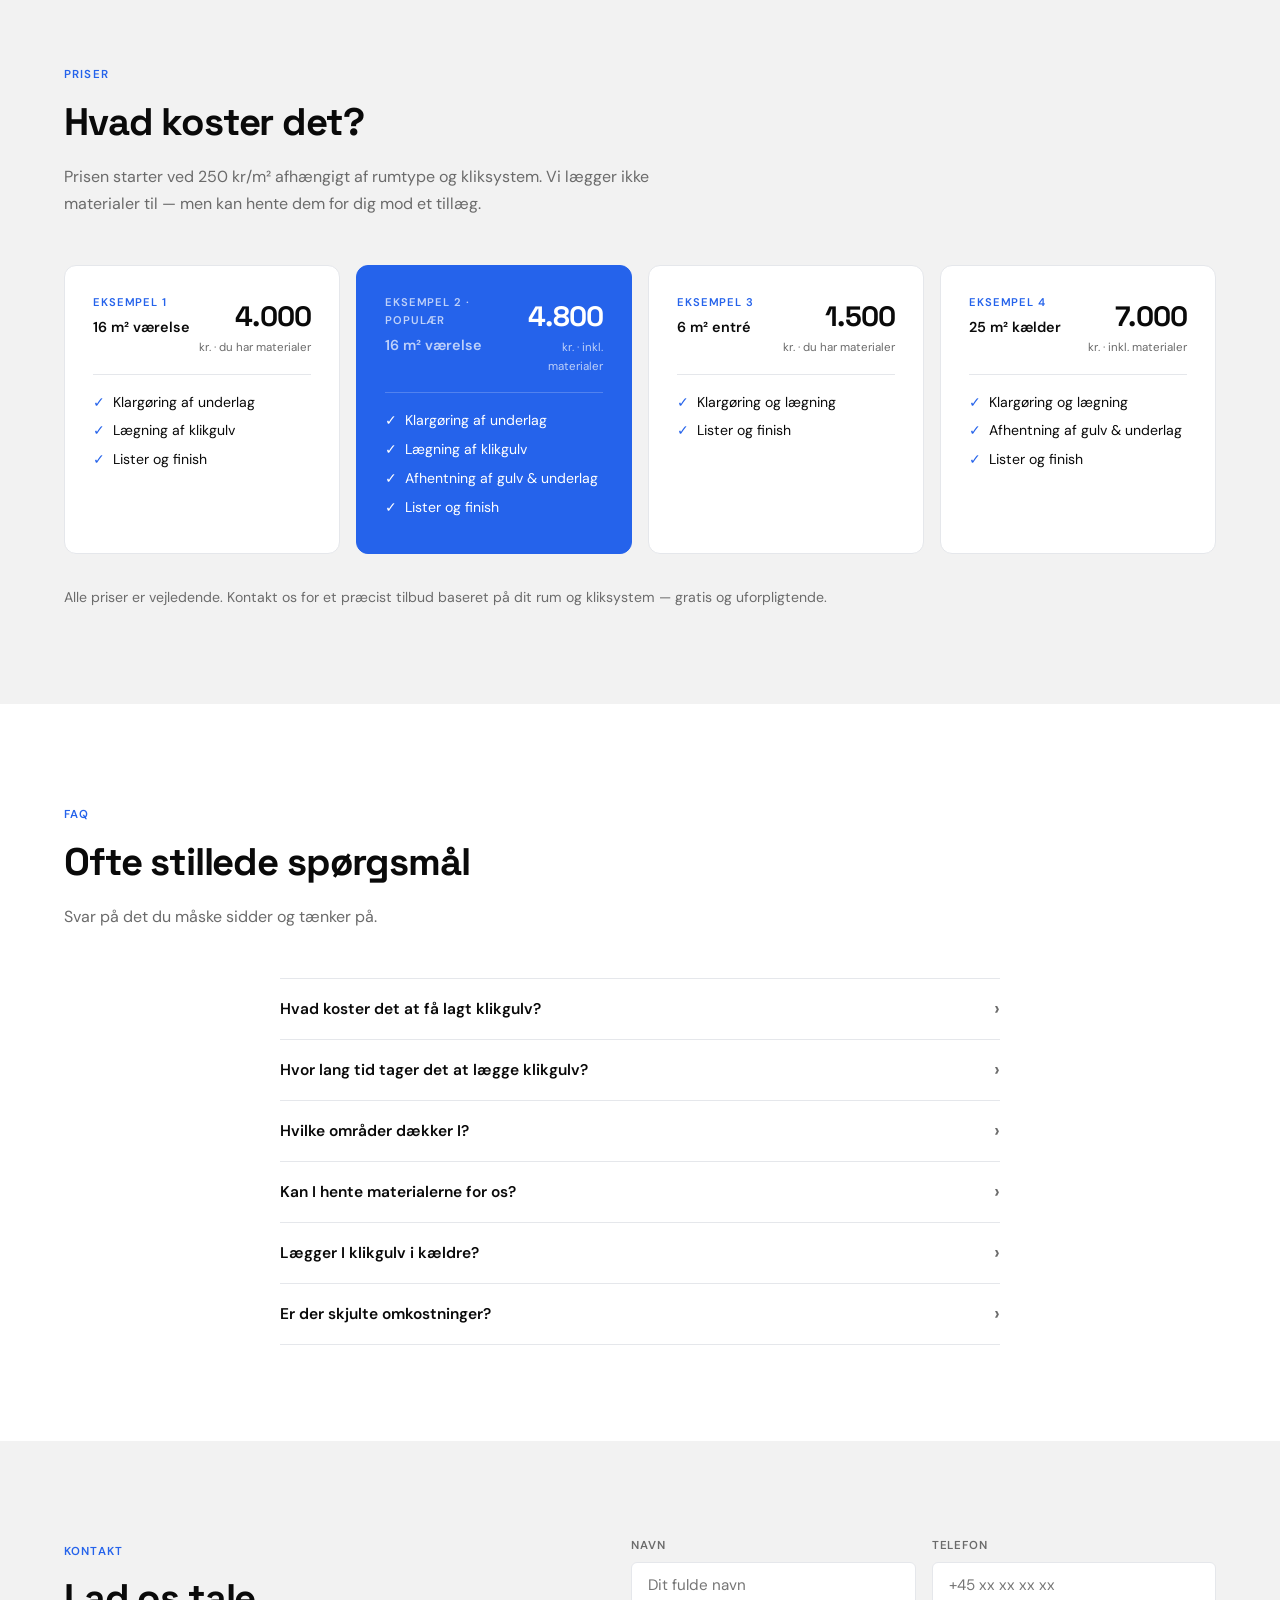
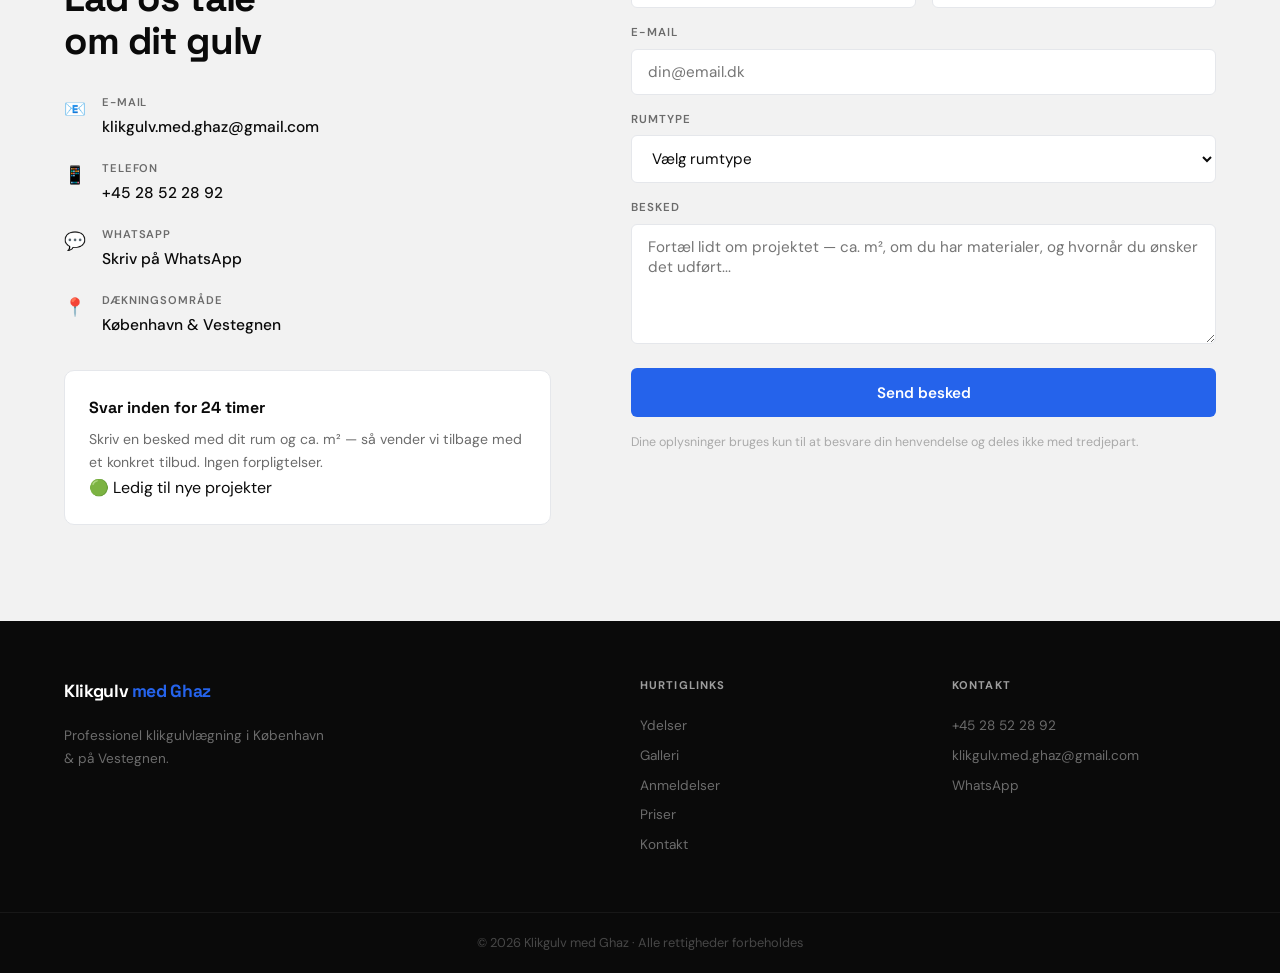
==== commit d008d674: "6 forbedringer: telefon i hero, 50+ kunder, forenklet nav, parallax, badge" ====
--- a/index.html
+++ b/index.html
@@ -125,11 +125,9 @@
   </a>
   <ul class="nav-links">
     <li><a href="#ydelser">Ydelser</a></li>
-    <li><a href="#om-mig">Om os</a></li>
     <li><a href="#galleri">Galleri</a></li>
     <li><a href="#anmeldelser">Anmeldelser</a></li>
     <li><a href="#beregner">Beregner</a></li>
-    <li><a href="#priser">Priser</a></li>
     <li><a href="#faq">FAQ</a></li>
     <li><a href="tel:+4528522892" class="nav-telefon">&#128222; 28 52 28 92</a></li>
     <li><a href="#kontakt" class="nav-cta">Få tilbud</a></li>
@@ -162,19 +160,21 @@
     </p>
     <div class="hero-knapper">
       <a href="#kontakt" class="knap knap-mørk">Få et uforpligtende tilbud</a>
-      <a href="#galleri" class="knap knap-spøgelse">Se arbejdet &rarr;</a>
+      <a href="tel:+4528522892" class="knap knap-spøgelse">&#128222; Ring nu</a>
     </div>
     <div class="hero-social-proof">
       <span class="hero-stjerner">&#9733;&#9733;&#9733;&#9733;&#9733;</span>
       <span>5 anmeldelser på Google</span>
+      <span class="hero-divider">·</span>
+      <span class="hero-respons">&#10003; Svar inden for 24 timer</span>
     </div>
     <div class="hero-stats">
       <div><div class="stat-tal" data-count="250" data-suffix=" kr">250 kr</div><div class="stat-label">Fra pr. m&sup2;</div></div>
+      <div><div class="stat-tal" data-count="50" data-suffix="+">50+</div><div class="stat-label">Tilfredse kunder</div></div>
       <div><div class="stat-tal" data-count="8" data-suffix="+">8+</div><div class="stat-label">Års erfaring</div></div>
-      <div><div class="stat-tal">1&ndash;5 dage</div><div class="stat-label">Typisk levering</div></div>
-    </div>
-  </div>
-  <div class="hero-højre">
+    </div>
+  </div>
+  <div class="hero-højre parallax-wrap">
     <img src="Gulv/stue-trae-efter.jpeg" alt="Færdigt klikgulv i stue med egetræ finish" loading="eager" width="600" height="450">
     <div class="hero-caption">
       <div class="hero-caption-tag">Seneste projekt</div>
@@ -661,6 +661,7 @@
     <div class="kontakt-løfte">
       <strong>Svar inden for 24 timer</strong>
       <p>Skriv en besked med dit rum og ca. m&sup2; &mdash; så vender vi tilbage med et konkret tilbud. Ingen forpligtelser.</p>
+      <div class="tilgængelighed-badge">&#128994; Ledig til nye projekter</div>
     </div>
   </div>
   <form class="kontakt-formular" id="kontakt-formular">
@@ -1011,6 +1012,15 @@
   });
 })();
 
+
+/* Parallax hero */
+(function() {
+  var wrap = document.querySelector('.parallax-wrap');
+  if (wrap) {
+    setTimeout(function() { wrap.classList.add('loaded'); }, 100);
+  }
+})();
+
 </script>
 </body>
 </html>
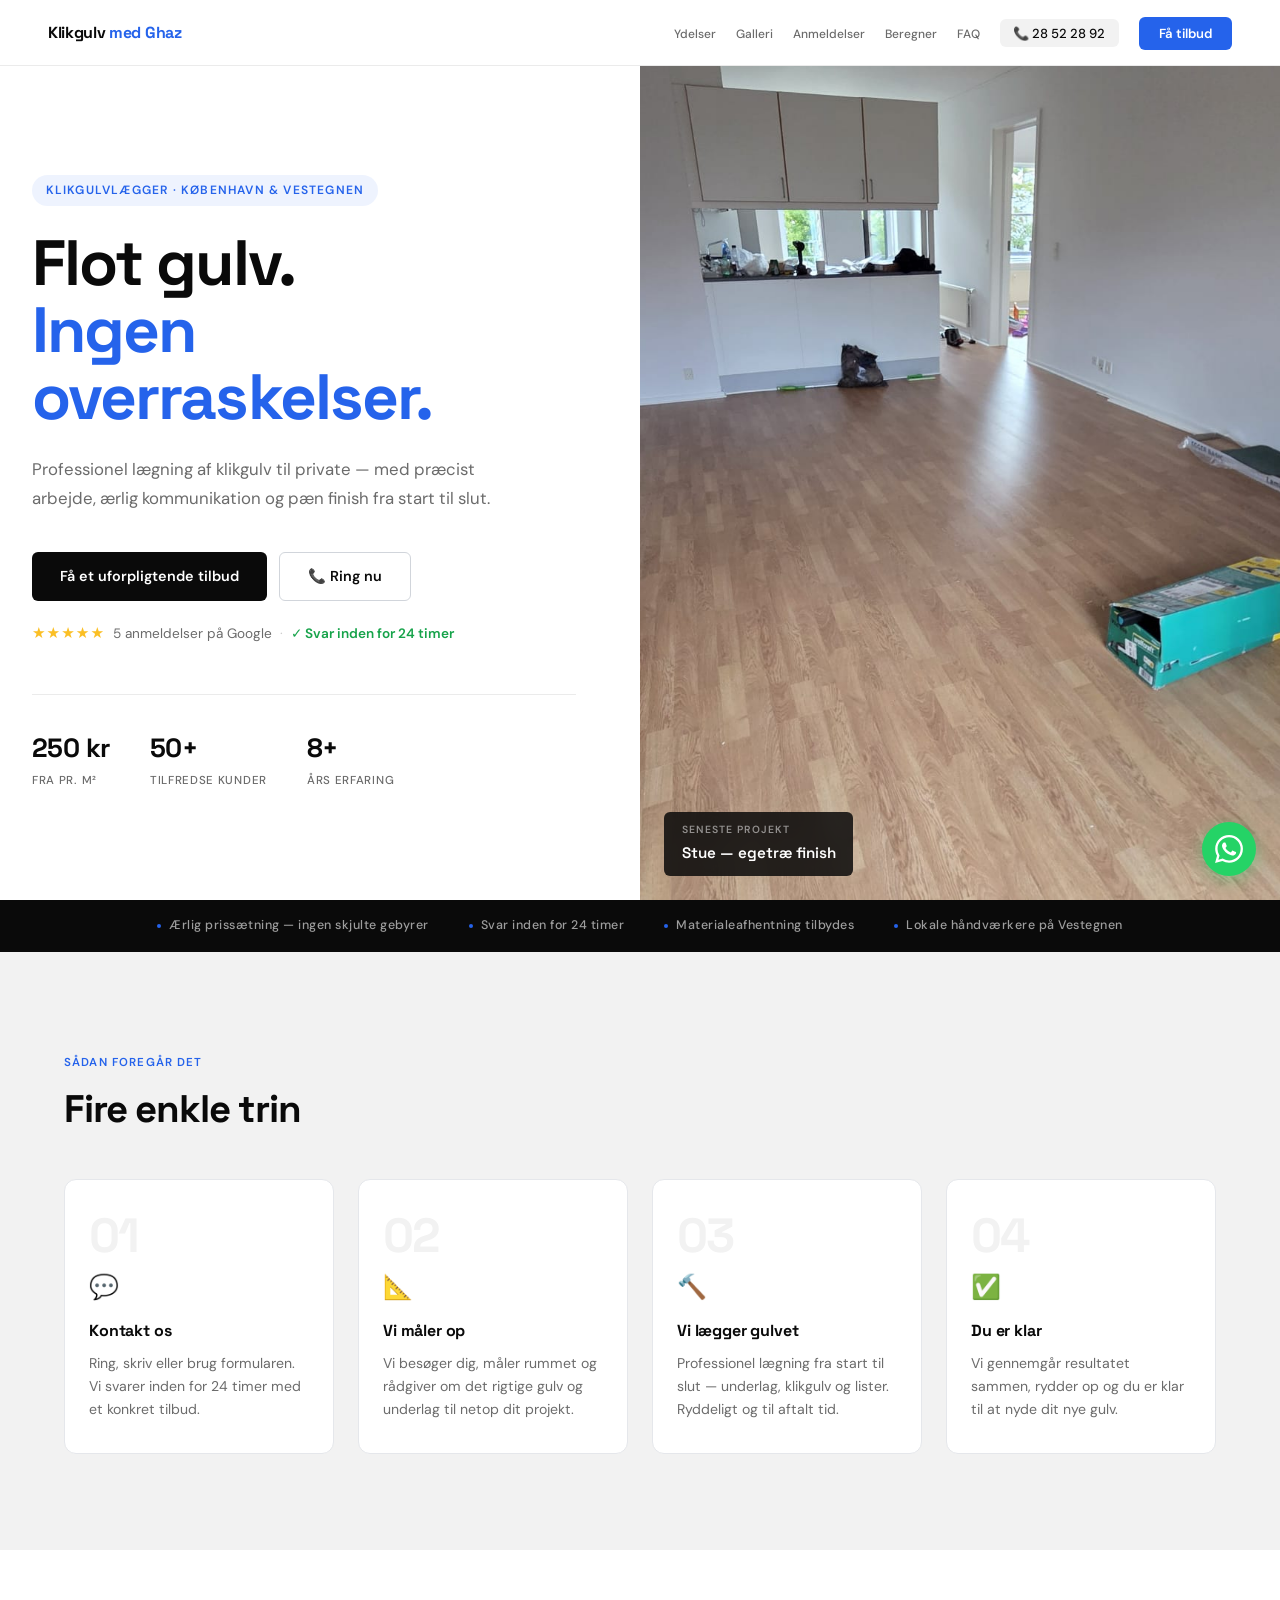
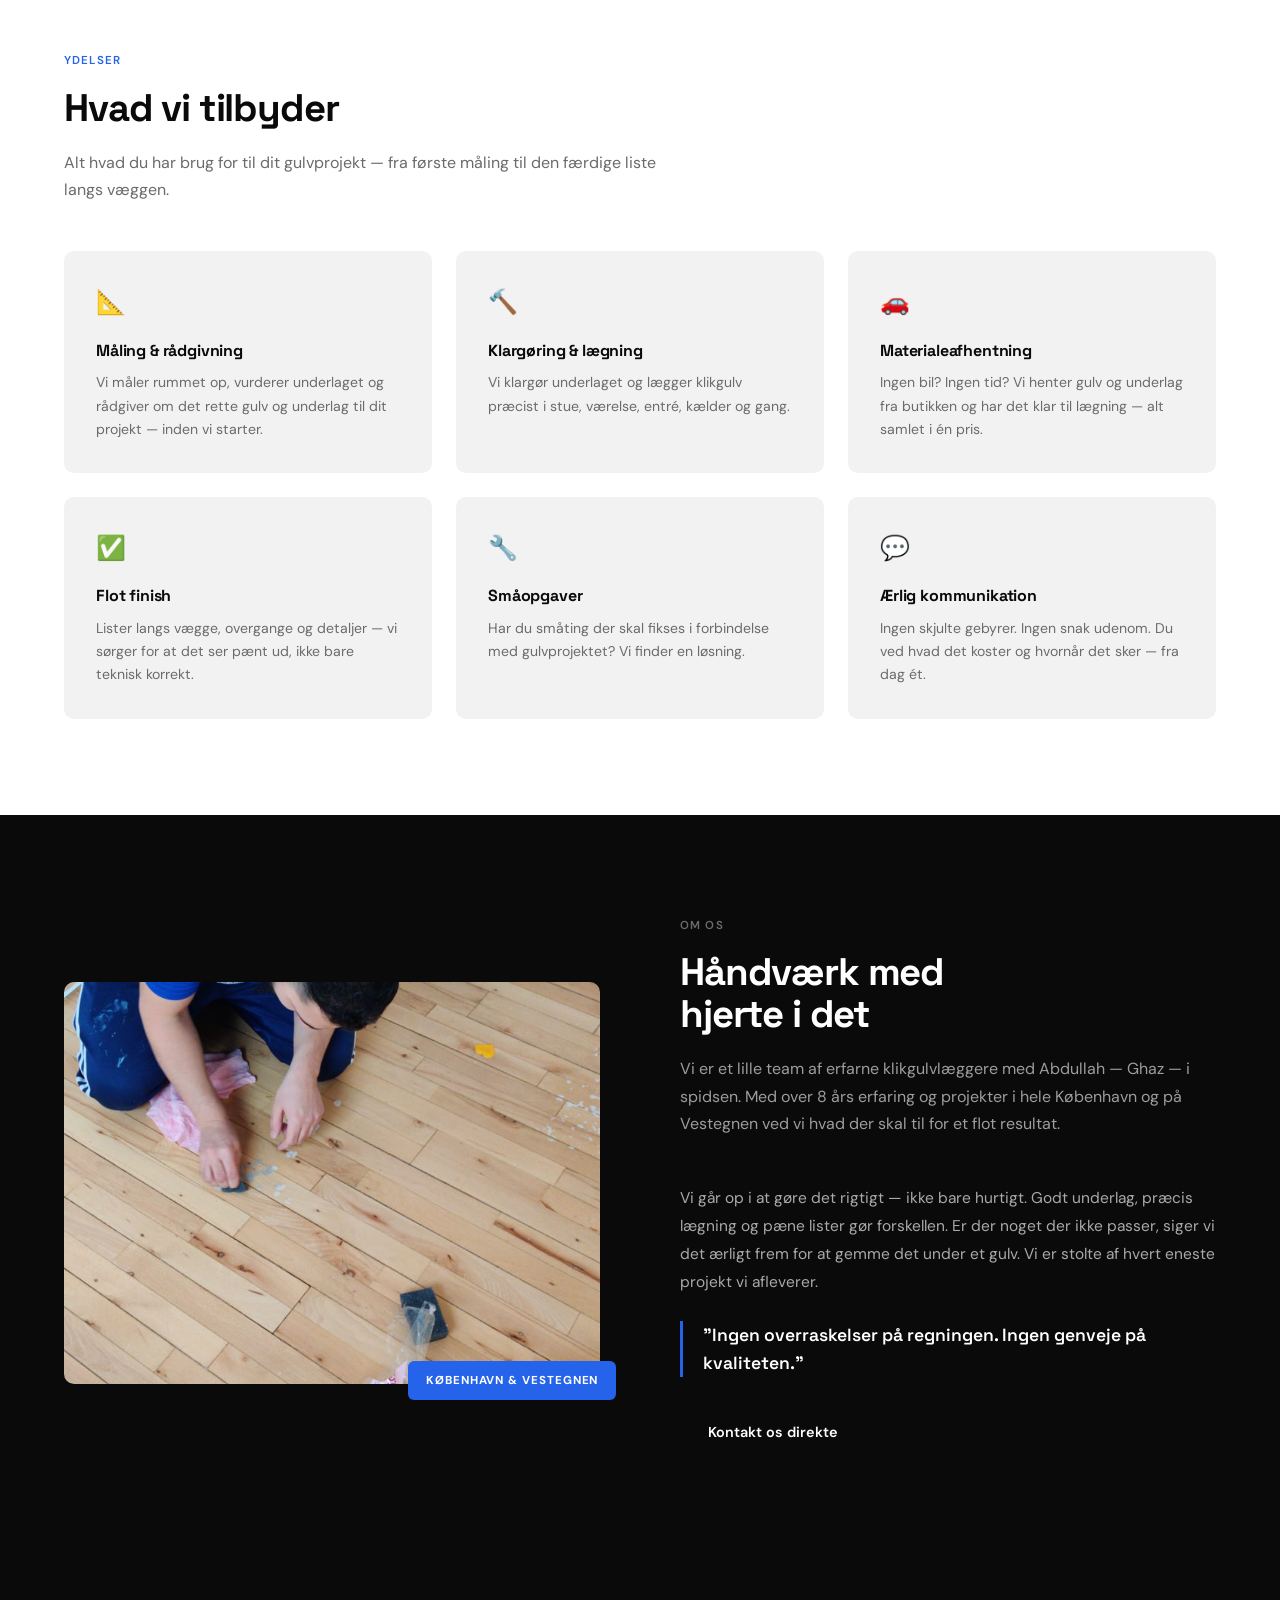
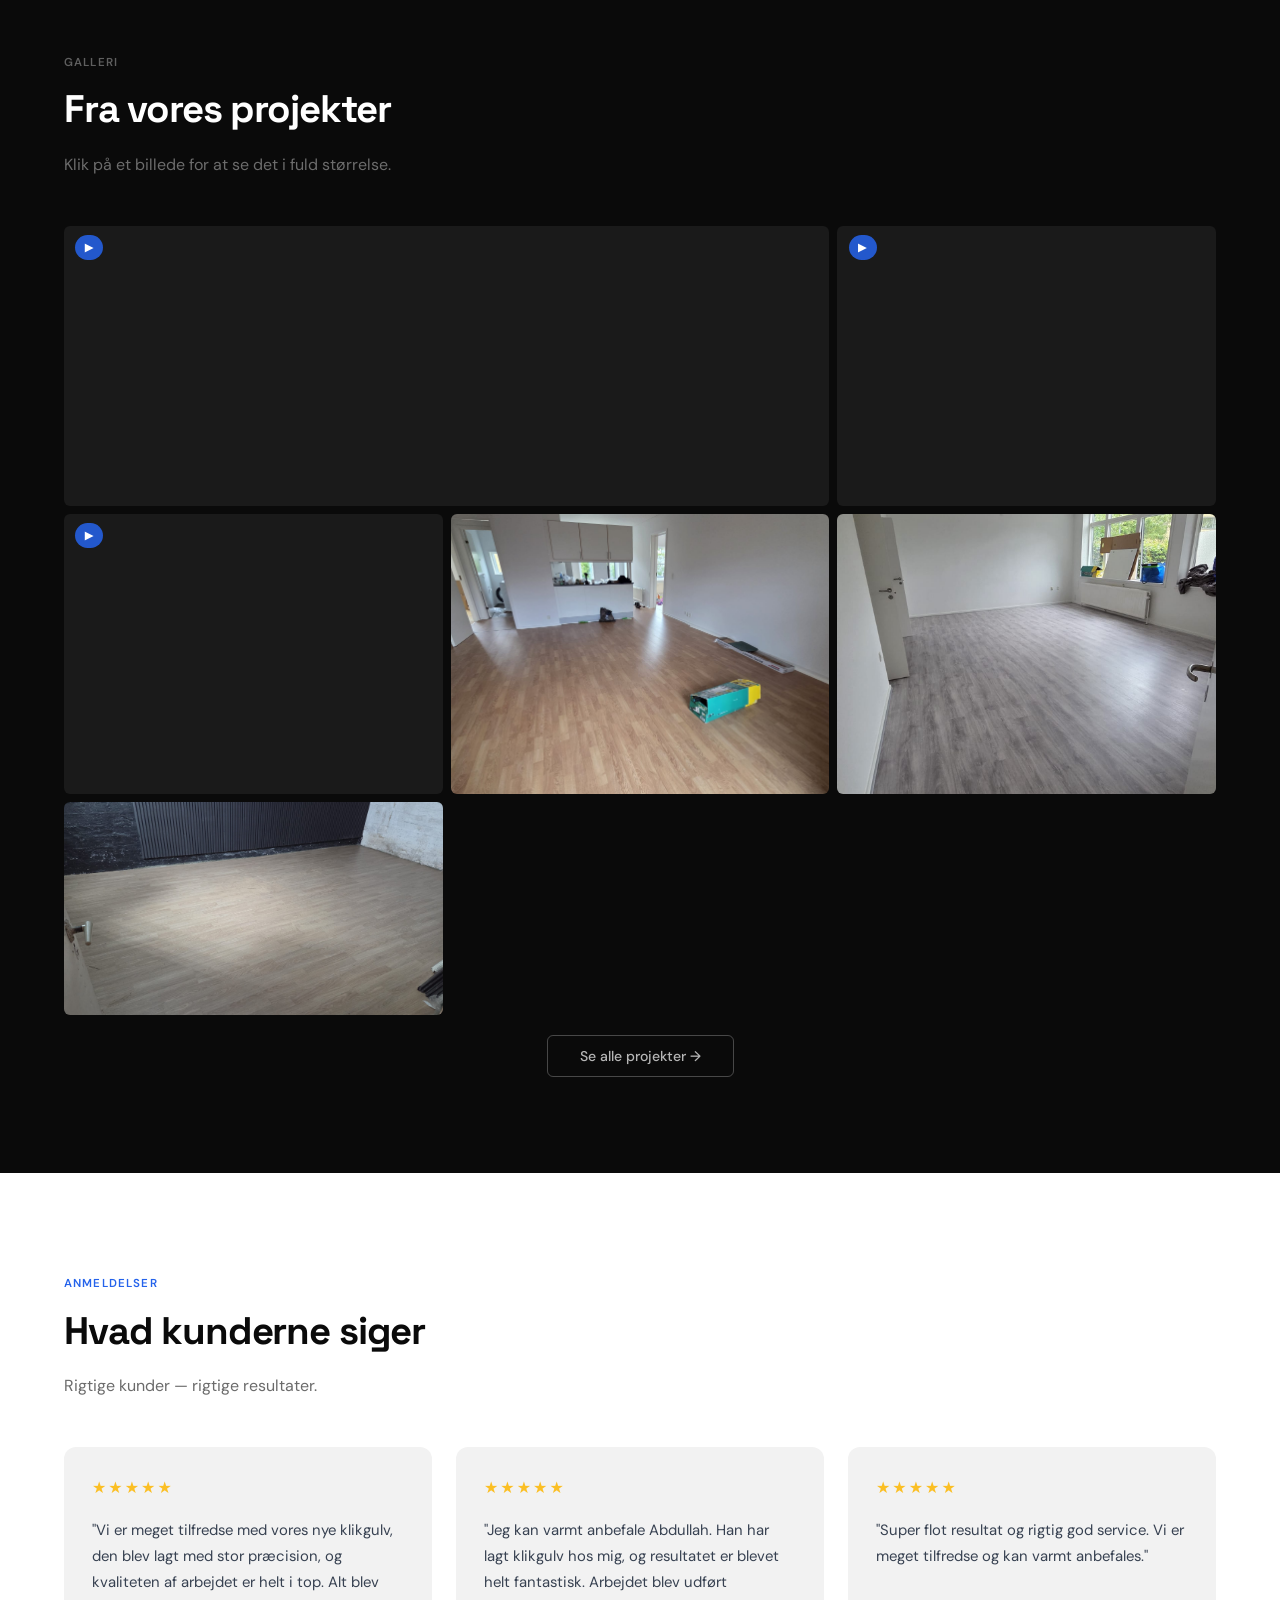
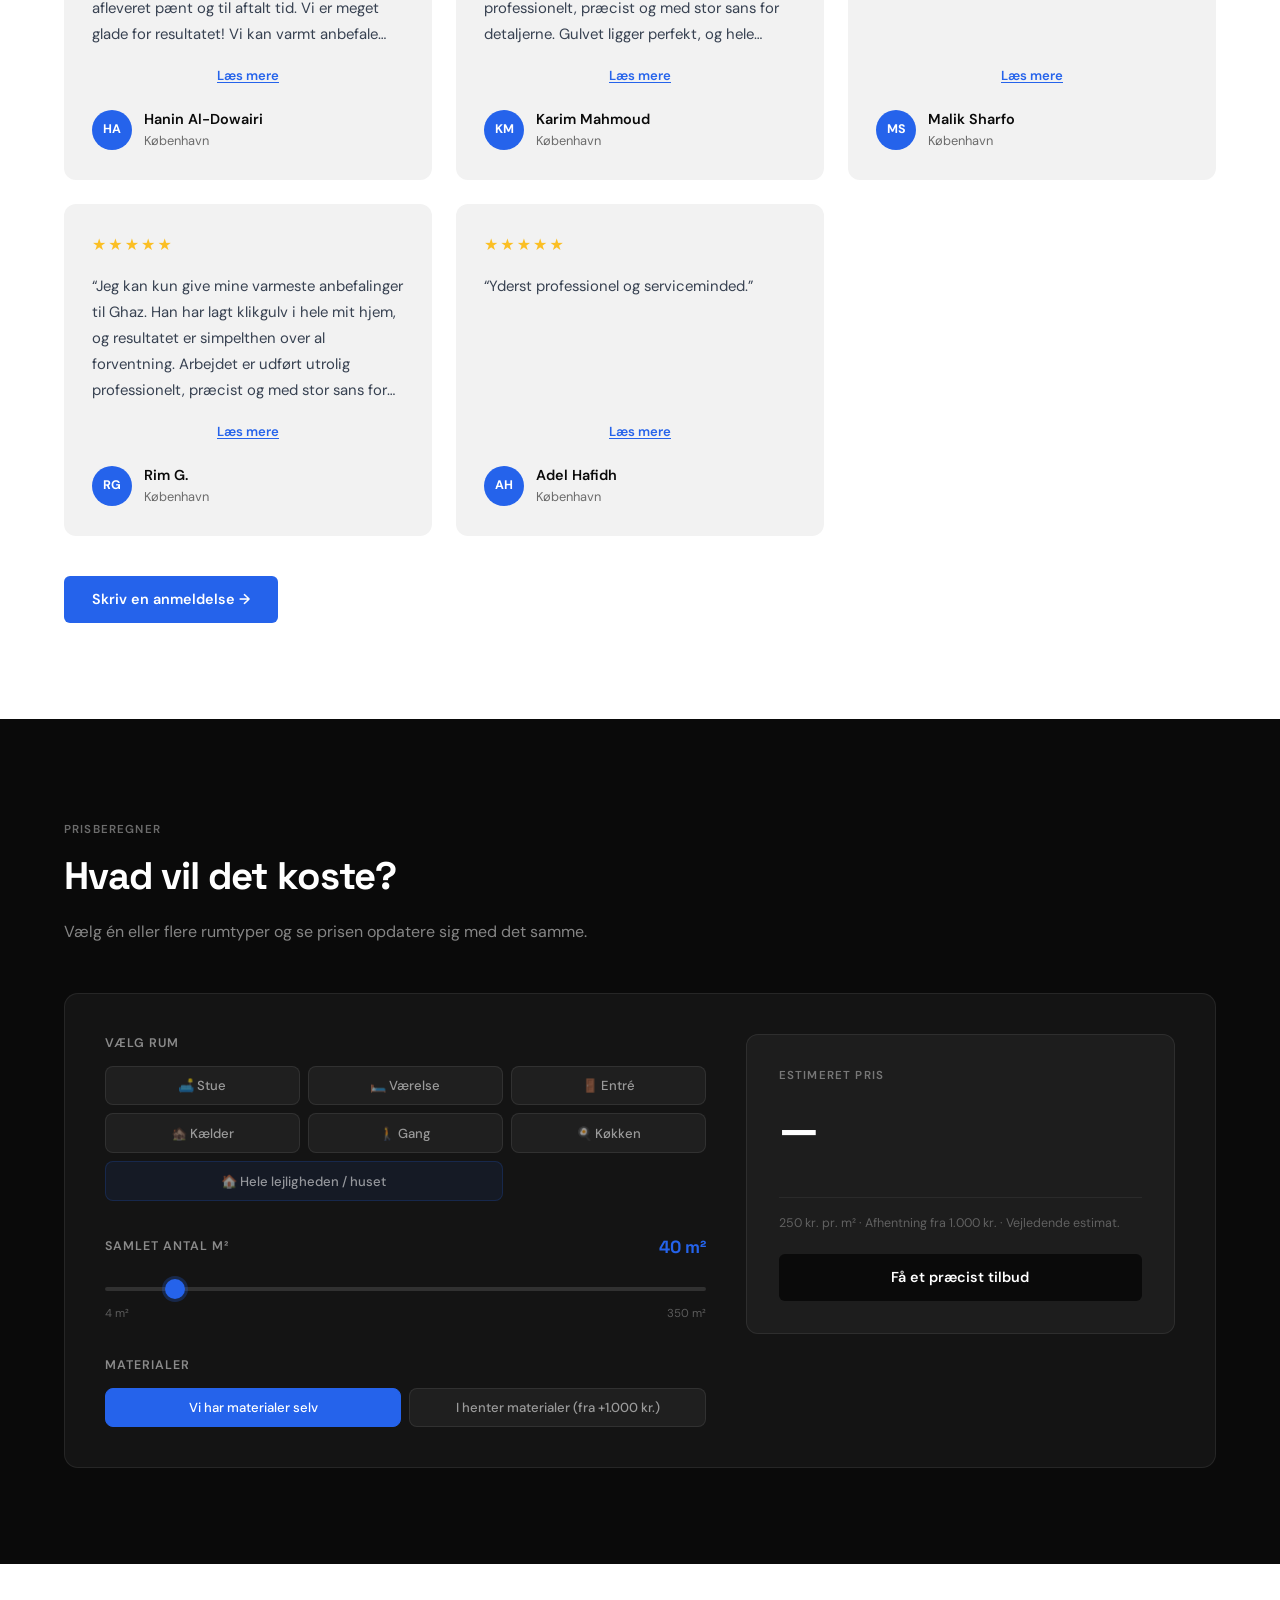
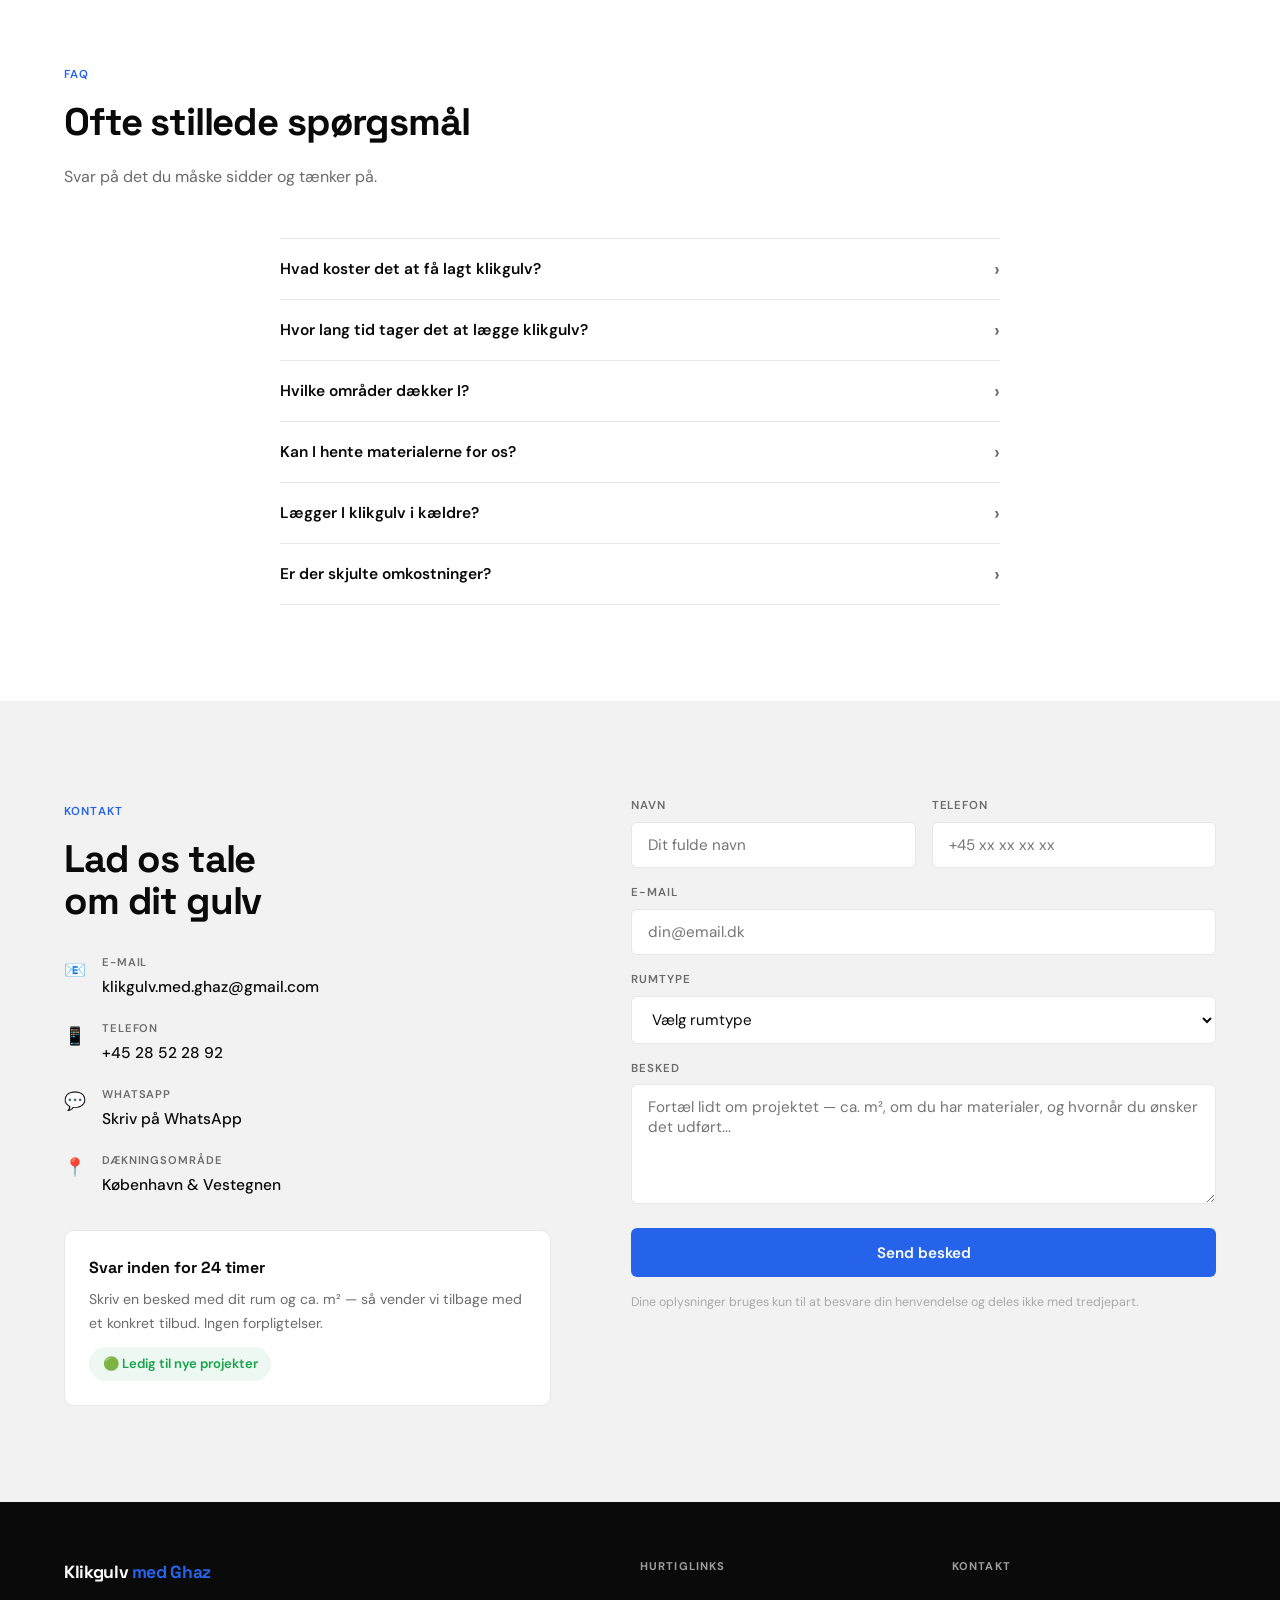
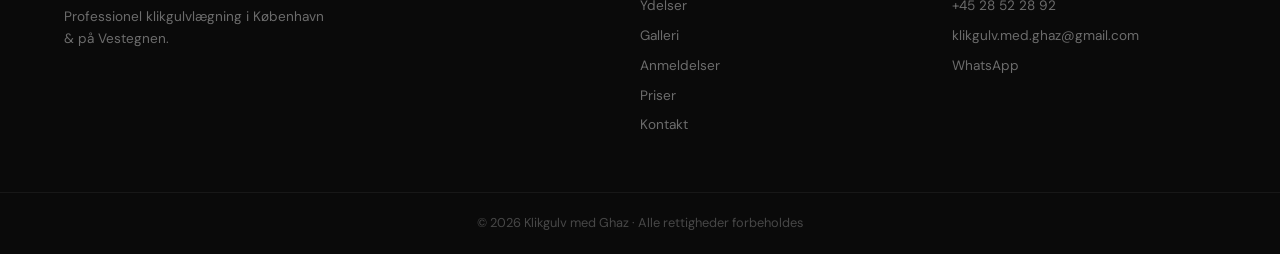
==== commit 5b548dcf: "Fjern prissektionen, opdater afhentningspris i beregner (1000-4000 kr)" ====
--- a/index.html
+++ b/index.html
@@ -143,7 +143,6 @@
   <a href="#galleri" onclick="lukMobil()">Galleri</a>
   <a href="#anmeldelser" onclick="lukMobil()">Anmeldelser</a>
   <a href="#beregner" onclick="lukMobil()">Beregner</a>
-  <a href="#priser" onclick="lukMobil()">Priser</a>
   <a href="#faq" onclick="lukMobil()">FAQ</a>
   <a href="tel:+4528522892" onclick="lukMobil()" class="mobil-telefon">&#128222; Ring: 28 52 28 92</a>
   <a href="#kontakt" onclick="lukMobil()">Få tilbud &rarr;</a>
@@ -483,7 +482,7 @@
         <label>Materialer</label>
         <div class="b-toggle-gruppe">
           <button class="b-toggle aktiv" id="b-mat-selv">Vi har materialer selv</button>
-          <button class="b-toggle" id="b-mat-vi">I henter materialer (+800 kr.)</button>
+          <button class="b-toggle" id="b-mat-vi">I henter materialer (fra +1.000 kr.)</button>
         </div>
       </div>
 
@@ -494,70 +493,12 @@
         <div class="b-label">Estimeret pris</div>
         <div class="b-pris" id="b-pris">—</div>
         <div class="b-detaljer" id="b-detaljer"></div>
-        <div class="b-note">250 kr. pr. m² · Vejledende estimat. Kontakt os for et gratis og præcist tilbud.</div>
+        <div class="b-note">250 kr. pr. m² · Afhentning fra 1.000 kr. · Vejledende estimat.</div>
         <a href="#kontakt" class="knap knap-mørk" style="width:100%;text-align:center;margin-top:1.25rem;display:block;">Få et præcist tilbud</a>
       </div>
     </div>
 
   </div>
-</section>
-
-<!-- ══ PRISER ══ -->
-<section class="sektion priser" id="priser">
-  <div class="sektion-øjenbryn">Priser</div>
-  <h2 class="sektion-titel">Hvad koster det?</h2>
-  <p class="sektion-undertekst">Prisen starter ved 250 kr/m&sup2; afhængigt af rumtype og kliksystem. Vi lægger ikke materialer til &mdash; men kan hente dem for dig mod et tillæg.</p>
-  <div class="pris-grid">
-    <div class="pris-kort fade-ind">
-      <div class="pris-række">
-        <div><div class="pris-tag">Eksempel 1</div><div class="pris-rum">16 m&sup2; værelse</div></div>
-        <div><div class="pris-beløb">4.000</div><div class="pris-note">kr. &middot; du har materialer</div></div>
-      </div>
-      <hr class="pris-linje">
-      <div class="pris-inkluderet">
-        <div class="pris-punkt"><span class="pris-hak">&#10003;</span> Klargøring af underlag</div>
-        <div class="pris-punkt"><span class="pris-hak">&#10003;</span> Lægning af klikgulv</div>
-        <div class="pris-punkt"><span class="pris-hak">&#10003;</span> Lister og finish</div>
-      </div>
-    </div>
-    <div class="pris-kort fremhævet fade-ind">
-      <div class="pris-række">
-        <div><div class="pris-tag">Eksempel 2 &middot; Populær</div><div class="pris-rum">16 m&sup2; værelse</div></div>
-        <div><div class="pris-beløb">4.800</div><div class="pris-note">kr. &middot; inkl. materialer</div></div>
-      </div>
-      <hr class="pris-linje">
-      <div class="pris-inkluderet">
-        <div class="pris-punkt"><span class="pris-hak">&#10003;</span> Klargøring af underlag</div>
-        <div class="pris-punkt"><span class="pris-hak">&#10003;</span> Lægning af klikgulv</div>
-        <div class="pris-punkt"><span class="pris-hak">&#10003;</span> Afhentning af gulv &amp; underlag</div>
-        <div class="pris-punkt"><span class="pris-hak">&#10003;</span> Lister og finish</div>
-      </div>
-    </div>
-    <div class="pris-kort fade-ind">
-      <div class="pris-række">
-        <div><div class="pris-tag">Eksempel 3</div><div class="pris-rum">6 m&sup2; entré</div></div>
-        <div><div class="pris-beløb">1.500</div><div class="pris-note">kr. &middot; du har materialer</div></div>
-      </div>
-      <hr class="pris-linje">
-      <div class="pris-inkluderet">
-        <div class="pris-punkt"><span class="pris-hak">&#10003;</span> Klargøring og lægning</div>
-        <div class="pris-punkt"><span class="pris-hak">&#10003;</span> Lister og finish</div>
-      </div>
-    </div>
-    <div class="pris-kort fade-ind">
-      <div class="pris-række">
-        <div><div class="pris-tag">Eksempel 4</div><div class="pris-rum">25 m&sup2; kælder</div></div>
-        <div><div class="pris-beløb">7.000</div><div class="pris-note">kr. &middot; inkl. materialer</div></div>
-      </div>
-      <hr class="pris-linje">
-      <div class="pris-inkluderet">
-        <div class="pris-punkt"><span class="pris-hak">&#10003;</span> Klargøring og lægning</div>
-        <div class="pris-punkt"><span class="pris-hak">&#10003;</span> Afhentning af gulv &amp; underlag</div>
-        <div class="pris-punkt"><span class="pris-hak">&#10003;</span> Lister og finish</div>
-      </div>
-    </div>
-  </div>
-  <div class="pris-note-bund">Alle priser er vejledende. Kontakt os for et præcist tilbud baseret på dit rum og kliksystem &mdash; gratis og uforpligtende.</div>
 </section>
 
 <!-- ══ FAQ ══ -->
@@ -572,7 +513,7 @@
         <span class="faq-pil" aria-hidden="true">&#8250;</span>
       </button>
       <div class="faq-svar">
-        Prisen starter fra 250 kr. pr. m² for selve lægningen. For et typisk 16 m² værelse koster det ca. 4.000 kr. hvis du selv har materialerne, eller 4.800 kr. inkl. materialeafhentning. Kontakt os for et gratis og præcist tilbud til dit specifikke projekt.
+        Prisen er 250 kr. pr. m² for selve lægningen. Afhentning af materialer koster fra 1.000 kr. afhængig af mængden — jo flere m², jo mere. Brug vores prisberegner øverst på siden for et hurtigt estimat, eller kontakt os for et gratis og præcist tilbud.
       </div>
     </div>
     <div class="faq-punkt fade-ind">
@@ -928,10 +869,20 @@
     kaelder: 'Kælder', gang: 'Gang', koekken: 'Køkken', hel: 'Hele lejligheden'
   };
 
+  function afhentningsPris(m2) {
+    if (m2 <= 50)  return 1000;
+    if (m2 <= 100) return 1500;
+    if (m2 <= 150) return 2000;
+    if (m2 <= 200) return 2500;
+    if (m2 <= 250) return 3000;
+    if (m2 <= 300) return 3500;
+    return 4000;
+  }
+
   function beregn() {
-    var prisEl    = document.getElementById('b-pris');
+    var prisEl     = document.getElementById('b-pris');
     var detaljerEl = document.getElementById('b-detaljer');
-    var valgtEl   = document.getElementById('b-valgt-rum');
+    var valgtEl    = document.getElementById('b-valgt-rum');
 
     if (valgte.size === 0) {
       prisEl.textContent = '—';
@@ -940,9 +891,9 @@
       return;
     }
 
-    var lægning = m2 * PRIS_PR_M2;
-    var afhentPris = afhentning ? 800 : 0;
-    var total = lægning + afhentPris;
+    var lægning   = m2 * PRIS_PR_M2;
+    var afhentPris = afhentning ? afhentningsPris(m2) : 0;
+    var total     = lægning + afhentPris;
 
     var rumListe = Array.from(valgte).map(function(r) { return rumNavne[r]; }).join(', ');
     valgtEl.textContent = '— ' + rumListe;
@@ -950,7 +901,7 @@
     var linjer = [
       m2 + ' m² × ' + PRIS_PR_M2 + ' kr. = ' + lægning.toLocaleString('da-DK') + ' kr.'
     ];
-    if (afhentning) linjer.push('Materialeafhentning: +800 kr.');
+    if (afhentning) linjer.push('Materialeafhentning (' + m2 + ' m²): +' + afhentPris.toLocaleString('da-DK') + ' kr.');
 
     prisEl.textContent = total.toLocaleString('da-DK') + ' kr.';
     detaljerEl.innerHTML = linjer.map(function(l) {
--- a/style.css
+++ b/style.css
@@ -1011,3 +1011,32 @@
   .beregner-valg-grid { grid-template-columns: repeat(2, 1fr); }
   .beregner-kort { padding: 1.5rem; }
 }
+
+
+/* ══ HERO FORBEDRINGER ══ */
+.hero-divider { color: rgba(0,0,0,.2); }
+.hero-respons { color: #16a34a; font-weight: 600; }
+
+/* Parallax på hero-billede */
+.parallax-wrap { overflow: hidden; }
+.parallax-wrap img {
+  transform: scale(1.08);
+  transition: transform 8s ease-out;
+  will-change: transform;
+}
+.parallax-wrap.loaded img { transform: scale(1.0); }
+
+/* ══ TILGÆNGELIGHEDS-BADGE ══ */
+.tilgængelighed-badge {
+  display: inline-flex;
+  align-items: center;
+  gap: .4rem;
+  font-size: .82rem;
+  font-weight: 600;
+  color: #16a34a;
+  background: rgba(22,163,74,.08);
+  padding: .4rem .85rem;
+  border-radius: 100px;
+  margin-top: .75rem;
+  width: fit-content;
+}
